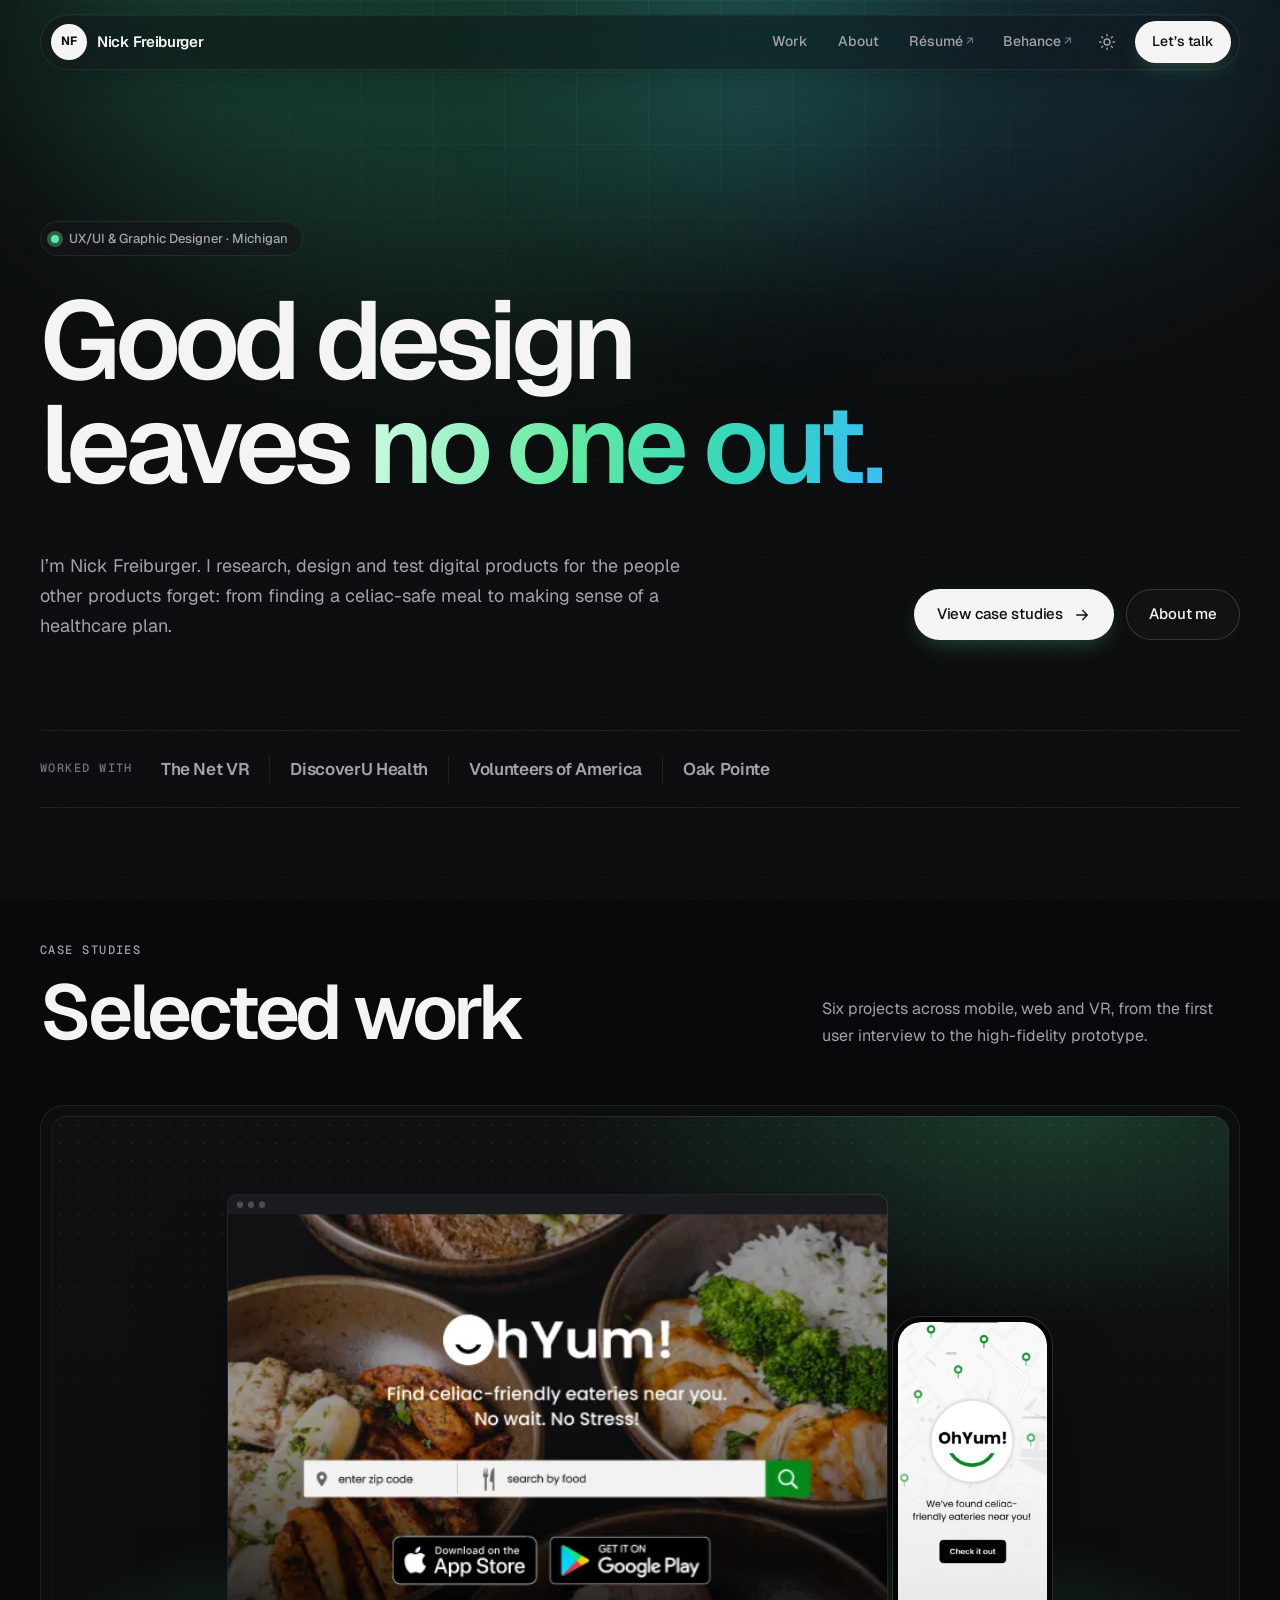
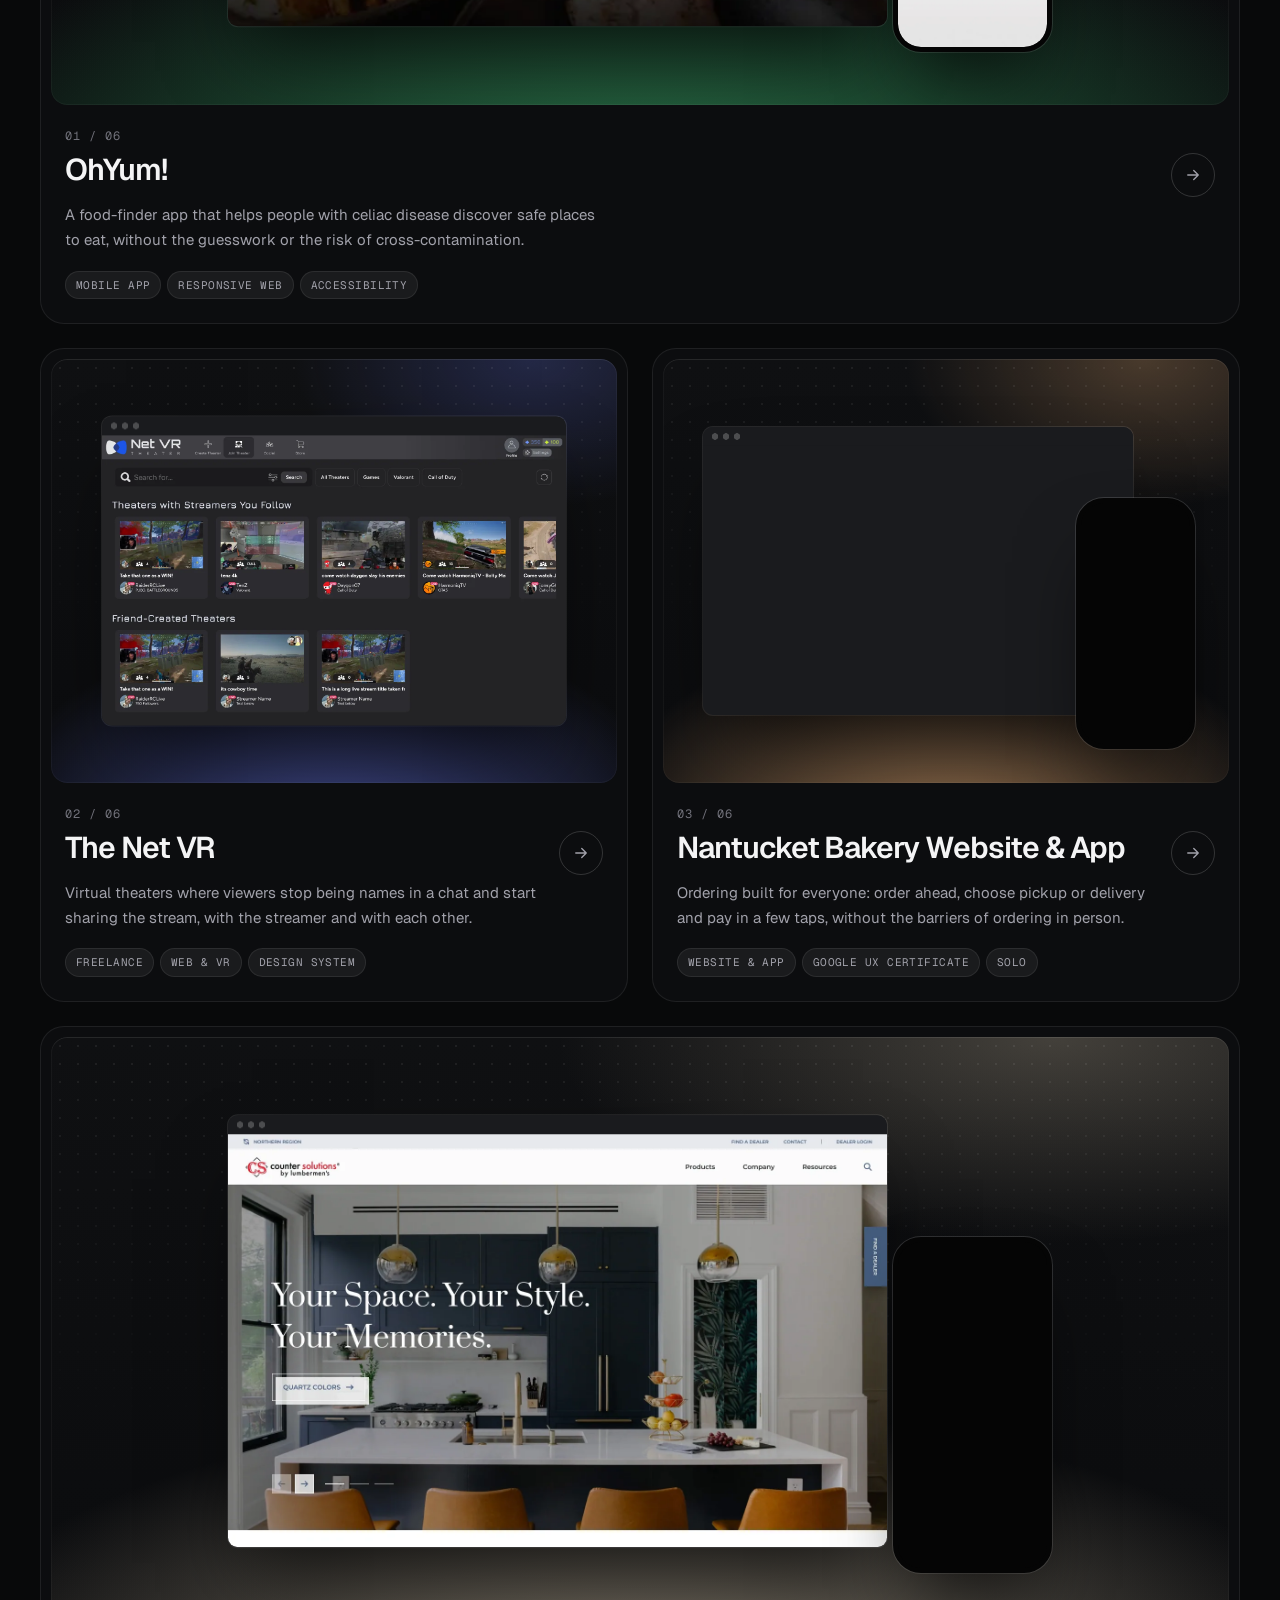
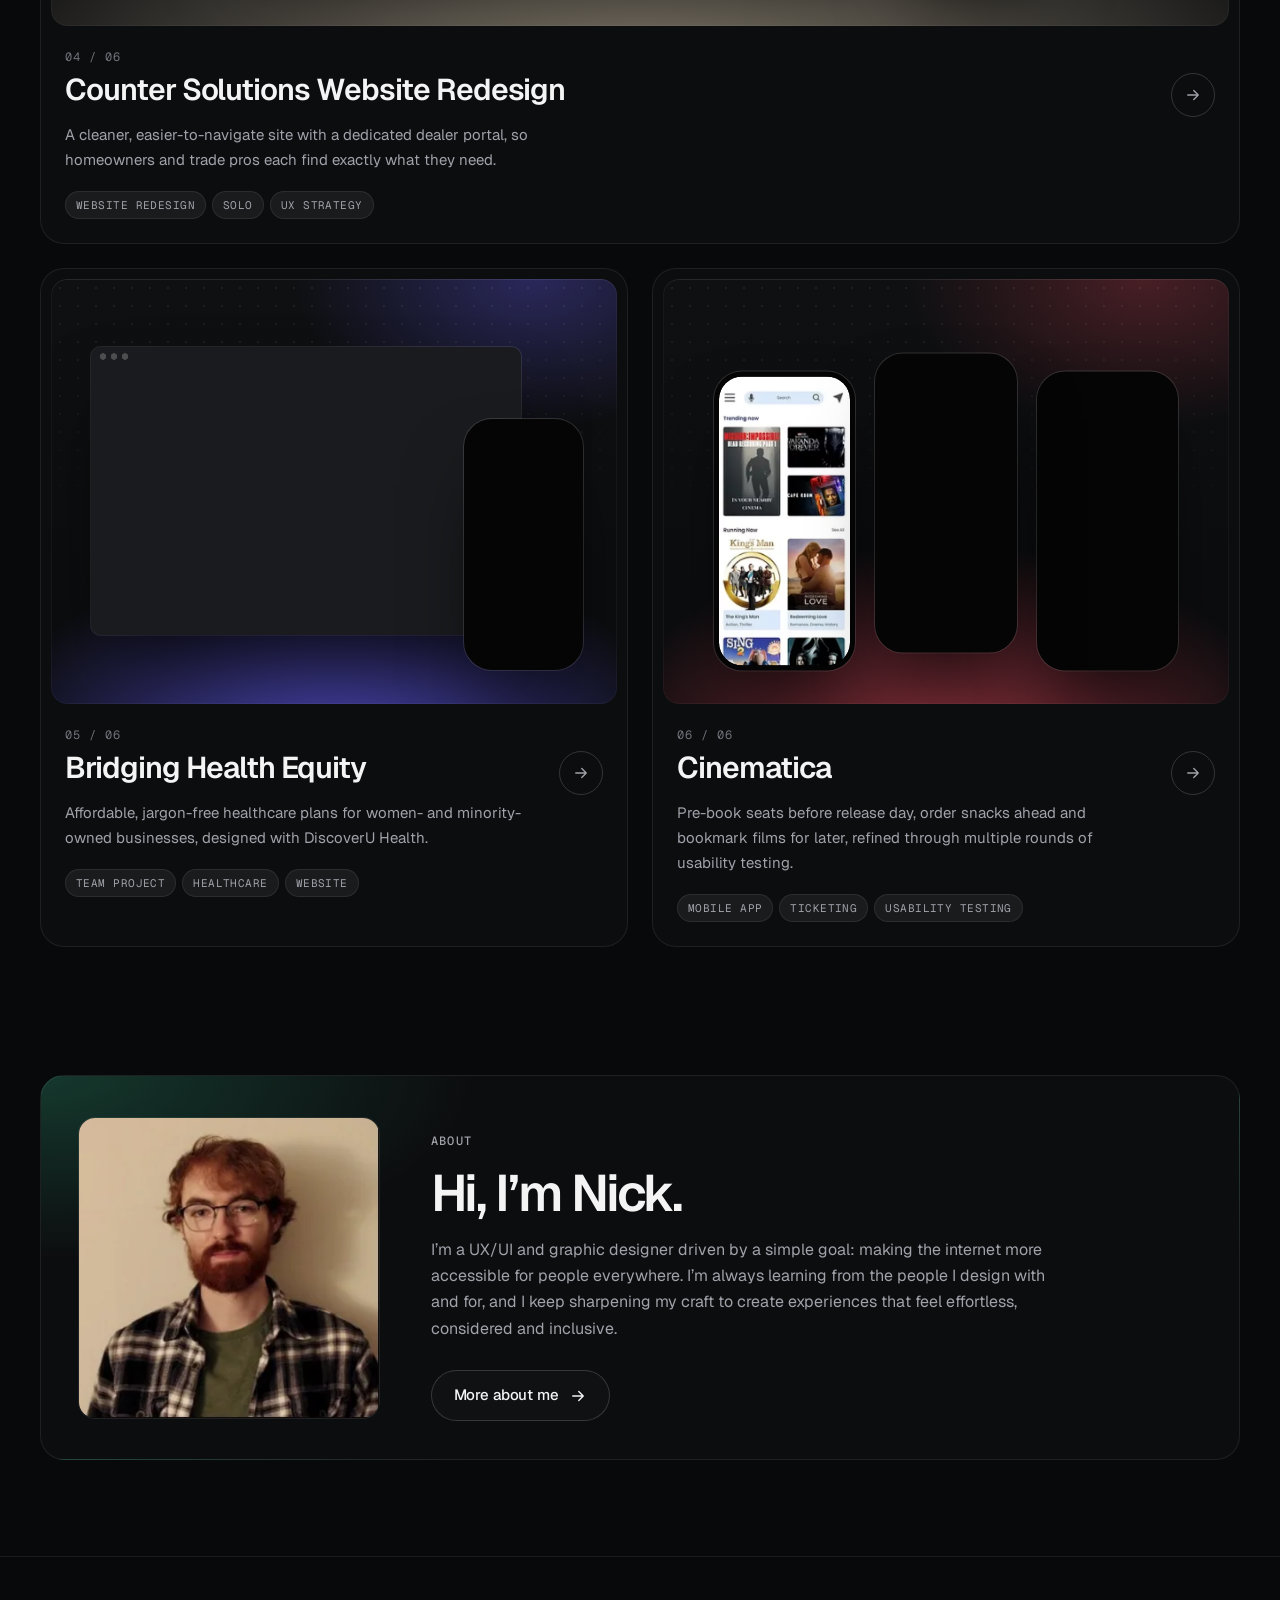
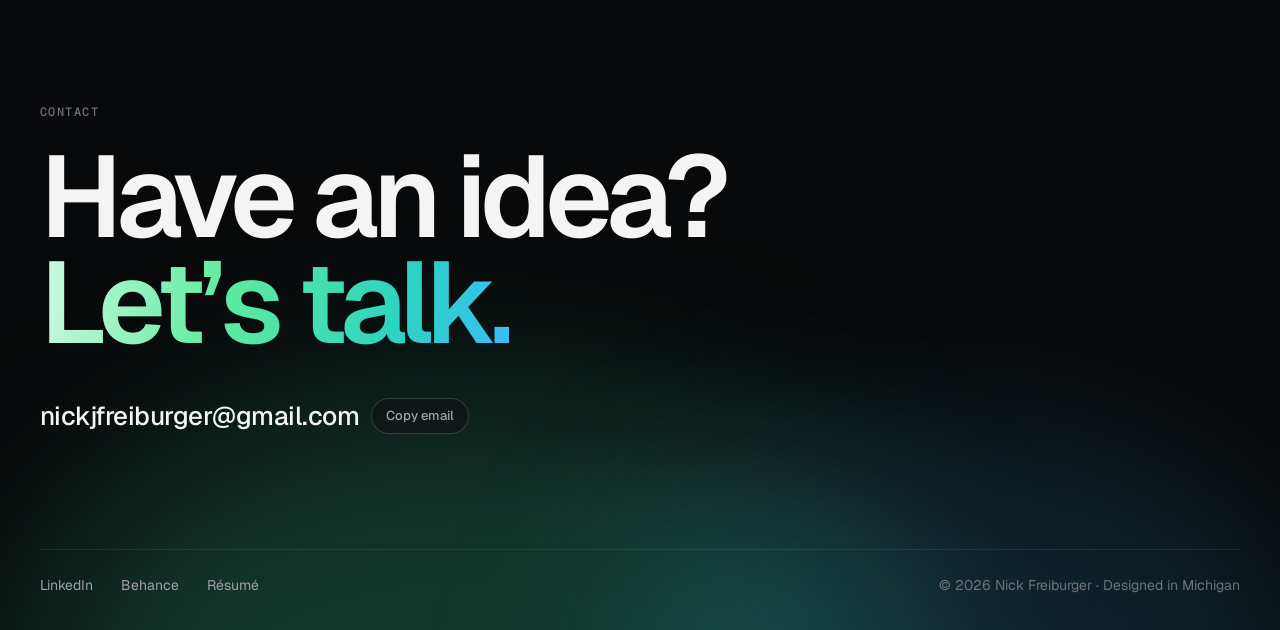
==== index.html @ fe0431d2 "New homepage headline: "Good design leaves no one out." Rewrites the hero headline and intro, and re" ====
<!doctype html>
<html lang="en" data-theme="dark">
<head>
<meta charset="utf-8">
<meta name="viewport" content="width=device-width, initial-scale=1">
<title>Nick Freiburger — UX/UI &amp; Graphic Designer</title>
<meta name="description" content="Nick Freiburger is a UX/UI and graphic designer in Michigan. Explore case studies including OhYum!, The Net VR, Nantucket Bakery, Counter Solutions, Bridging Health Equity and Cinematica.">
<meta name="author" content="Nick Freiburger">
<meta property="og:type" content="website">
<meta property="og:title" content="Nick Freiburger — UX/UI &amp; Graphic Designer">
<meta property="og:description" content="Nick Freiburger is a UX/UI and graphic designer in Michigan. Explore case studies including OhYum!, The Net VR, Nantucket Bakery, Counter Solutions, Bridging Health Equity and Cinematica.">
<meta property="og:image" content="https://fry19.github.io/portfolio/assets/og-image.jpg">
<meta property="og:image:width" content="1200">
<meta property="og:image:height" content="630">
<meta name="twitter:card" content="summary_large_image">
<meta name="theme-color" content="#08090a">
<script>try{var t=localStorage.getItem("theme");if(t)document.documentElement.dataset.theme=t}catch(e){}</script>
<link rel="icon" href="assets/favicon.svg" type="image/svg+xml">
<link rel="preconnect" href="https://fonts.googleapis.com">
<link rel="preconnect" href="https://fonts.gstatic.com" crossorigin>
<link rel="stylesheet" href="https://fonts.googleapis.com/css2?family=Geist:wght@300..700&family=Geist+Mono:wght@400;500&display=swap">
<link rel="stylesheet" href="assets/css/style.css">
</head>
<body>
<a class="skip-link" href="#main">Skip to content</a>
<header class="site-header">
  <div class="wrap">
    <div class="nav-shell">
      <a class="wordmark" href="" aria-label="Nick Freiburger — home"><span class="wordmark-mark" aria-hidden="true">NF</span><span class="wordmark-name">Nick Freiburger</span></a>
      <nav class="nav" aria-label="Main">
        <a href="#work">Work</a>
        <a href="about/">About</a>
        <a class="ext hide-sm" href="assets/Nicholas_Freiburger_Resume.pdf" target="_blank" rel="noopener">Résumé</a>
        <a class="ext hide-sm" href="https://www.behance.net/nickfreiburger" target="_blank" rel="noopener">Behance</a>
        <button class="theme-toggle" type="button" aria-label="Switch color theme"><svg class="icon-moon" viewBox="0 0 24 24" fill="none" stroke="currentColor" stroke-width="1.8" stroke-linecap="round" stroke-linejoin="round" aria-hidden="true"><path d="M20.5 14.5A8.5 8.5 0 0 1 9.5 3.5a8.5 8.5 0 1 0 11 11z"/></svg><svg class="icon-sun" viewBox="0 0 24 24" fill="none" stroke="currentColor" stroke-width="1.8" stroke-linecap="round" aria-hidden="true"><circle cx="12" cy="12" r="4"/><path d="M12 2v2M12 20v2M4.9 4.9l1.4 1.4M17.7 17.7l1.4 1.4M2 12h2M20 12h2M4.9 19.1l1.4-1.4M17.7 6.3l1.4-1.4"/></svg></button>
        <a class="btn btn-primary btn-sm" href="#contact">Let’s talk</a>
      </nav>
    </div>
  </div>
</header>
<main id="main">

<div class="page-head">
  <div class="aurora" aria-hidden="true"><div class="grid-lines"></div></div>
  <section class="wrap hero" aria-labelledby="hero-title">
    <p class="badge reveal"><span class="dot" aria-hidden="true"></span>UX/UI &amp; Graphic Designer · Michigan</p>
    <h1 id="hero-title" class="reveal">Good design<br> leaves <span class="grad nowrap">no one out.</span></h1>
    <div class="hero-foot reveal">
      <p class="hero-lede">I’m Nick Freiburger. I research, design and test digital products for the people other products forget: from finding a celiac-safe meal to making sense of a healthcare plan.</p>
      <div class="hero-actions">
        <a class="btn btn-primary" href="#work">View case studies <span class="arrow"><svg width="18" height="18" viewBox="0 0 24 24" fill="none" stroke="currentColor" stroke-width="1.8" stroke-linecap="round" stroke-linejoin="round" aria-hidden="true"><path d="M5 12h14M13 6l6 6-6 6"/></svg></span></a>
        <a class="btn" href="about/">About me</a>
      </div>
    </div>
  </section>
</div>

<div class="wrap">
  <div class="previously reveal">
    <span class="eyebrow">Worked with</span>
    <span>The Net VR</span><span>DiscoverU Health</span><span>Volunteers of America</span><span>Oak Pointe</span>
  </div>
</div>

<section class="wrap section" id="work" aria-labelledby="work-title">
  <div class="section-head reveal">
    <div>
      <p class="eyebrow">Case studies</p>
      <h2 id="work-title">Selected work</h2>
    </div>
    <p>Six projects across mobile, web and VR, from the first user interview to the high-fidelity prototype.</p>
  </div>
  <div class="work-grid">
      <a class="card reveal is-wide" href="work/ohyum/">
        <div class="stage is-wide" data-layout="desktop-phone" style="--stage: #2f8a55" role="img" aria-label="OhYum! interface preview"><div class="stage-inner"><div class="device-browser"><img src="assets/img/ohyum/RWI1ba1FD9KqPD29.webp" width="573" height="408" alt="" loading="lazy" decoding="async"></div><div class="device-phone"><img src="assets/img/ohyum/swaLLaOsz2sjm09i.webp" width="484" height="1049" alt="" loading="lazy" decoding="async"></div></div></div>
        <div class="card-meta">
          <span class="card-num">01 / 06</span>
          <h3 class="card-title">OhYum!</h3>
          <span class="card-arrow" aria-hidden="true"><svg width="18" height="18" viewBox="0 0 24 24" fill="none" stroke="currentColor" stroke-width="1.8" stroke-linecap="round" stroke-linejoin="round" aria-hidden="true"><path d="M5 12h14M13 6l6 6-6 6"/></svg></span>
          <p class="card-summary">A food-finder app that helps people with celiac disease discover safe places to eat, without the guesswork or the risk of cross-contamination.</p>
          <div class="card-tags"><ul class="tags"><li>Mobile app</li><li>Responsive web</li><li>Accessibility</li></ul></div>
        </div>
      </a>
      <a class="card reveal" href="work/the-net-vr/">
        <div class="stage" data-layout="desktop" style="--stage: #4b56a8" role="img" aria-label="The Net VR interface preview"><div class="stage-inner"><div class="device-browser"><img src="assets/img/the-net-vr/9VEmYo7v7NUqKf4u.webp" width="1512" height="982" alt="" loading="lazy" decoding="async"></div></div></div>
        <div class="card-meta">
          <span class="card-num">02 / 06</span>
          <h3 class="card-title">The Net VR</h3>
          <span class="card-arrow" aria-hidden="true"><svg width="18" height="18" viewBox="0 0 24 24" fill="none" stroke="currentColor" stroke-width="1.8" stroke-linecap="round" stroke-linejoin="round" aria-hidden="true"><path d="M5 12h14M13 6l6 6-6 6"/></svg></span>
          <p class="card-summary">Virtual theaters where viewers stop being names in a chat and start sharing the stream, with the streamer and with each other.</p>
          <div class="card-tags"><ul class="tags"><li>Freelance</li><li>Web &amp; VR</li><li>Design system</li></ul></div>
        </div>
      </a>
      <a class="card reveal" href="work/nantucket-bakery/">
        <div class="stage" data-layout="desktop-phone" style="--stage: #b4875c" role="img" aria-label="Nantucket Bakery Website &amp; App interface preview"><div class="stage-inner"><div class="device-browser"><img src="assets/img/nantucket-bakery/HpdUzO7AN1hTgwpL.webp" width="1440" height="900" alt="" loading="lazy" decoding="async"></div><div class="device-phone"><img src="assets/img/nantucket-bakery/3IlUud0ry1FYsAUV.webp" width="390" height="844" alt="" loading="lazy" decoding="async"></div></div></div>
        <div class="card-meta">
          <span class="card-num">03 / 06</span>
          <h3 class="card-title">Nantucket Bakery Website &amp; App</h3>
          <span class="card-arrow" aria-hidden="true"><svg width="18" height="18" viewBox="0 0 24 24" fill="none" stroke="currentColor" stroke-width="1.8" stroke-linecap="round" stroke-linejoin="round" aria-hidden="true"><path d="M5 12h14M13 6l6 6-6 6"/></svg></span>
          <p class="card-summary">Ordering built for everyone: order ahead, choose pickup or delivery and pay in a few taps, without the barriers of ordering in person.</p>
          <div class="card-tags"><ul class="tags"><li>Website &amp; app</li><li>Google UX Certificate</li><li>Solo</li></ul></div>
        </div>
      </a>
      <a class="card reveal is-wide" href="work/counter-solutions/">
        <div class="stage is-wide" data-layout="desktop-phone" style="--stage: #a59a86" role="img" aria-label="Counter Solutions Website Redesign interface preview"><div class="stage-inner"><div class="device-browser"><img src="assets/img/counter-solutions/4CRoH4eymWMx4iZT.webp" width="1440" height="7962" alt="" loading="lazy" decoding="async"></div><div class="device-phone"><img src="assets/img/counter-solutions/mcTXihRMQkG6Q58C.webp" width="436" height="944" alt="" loading="lazy" decoding="async"></div></div></div>
        <div class="card-meta">
          <span class="card-num">04 / 06</span>
          <h3 class="card-title">Counter Solutions Website Redesign</h3>
          <span class="card-arrow" aria-hidden="true"><svg width="18" height="18" viewBox="0 0 24 24" fill="none" stroke="currentColor" stroke-width="1.8" stroke-linecap="round" stroke-linejoin="round" aria-hidden="true"><path d="M5 12h14M13 6l6 6-6 6"/></svg></span>
          <p class="card-summary">A cleaner, easier-to-navigate site with a dedicated dealer portal, so homeowners and trade pros each find exactly what they need.</p>
          <div class="card-tags"><ul class="tags"><li>Website redesign</li><li>Solo</li><li>UX strategy</li></ul></div>
        </div>
      </a>
      <a class="card reveal" href="work/bridging-health-equity/">
        <div class="stage" data-layout="desktop-phone" style="--stage: #5b54e0" role="img" aria-label="Bridging Health Equity interface preview"><div class="stage-inner"><div class="device-browser"><img src="assets/img/bridging-health-equity/KlmhxGMQsfSdmH6N.webp" width="1070" height="601" alt="" loading="lazy" decoding="async"></div><div class="device-phone"><img src="assets/img/bridging-health-equity/UviP8qCm9poIEyof.webp" width="541" height="1172" alt="" loading="lazy" decoding="async"></div></div></div>
        <div class="card-meta">
          <span class="card-num">05 / 06</span>
          <h3 class="card-title">Bridging Health Equity</h3>
          <span class="card-arrow" aria-hidden="true"><svg width="18" height="18" viewBox="0 0 24 24" fill="none" stroke="currentColor" stroke-width="1.8" stroke-linecap="round" stroke-linejoin="round" aria-hidden="true"><path d="M5 12h14M13 6l6 6-6 6"/></svg></span>
          <p class="card-summary">Affordable, jargon-free healthcare plans for women- and minority-owned businesses, designed with DiscoverU Health.</p>
          <div class="card-tags"><ul class="tags"><li>Team project</li><li>Healthcare</li><li>Website</li></ul></div>
        </div>
      </a>
      <a class="card reveal" href="work/cinematica/">
        <div class="stage" data-layout="phones" style="--stage: #b03a48" role="img" aria-label="Cinematica interface preview"><div class="stage-inner"><div class="device-phone"><img src="assets/img/cinematica/elhBVGln84QiPRVD.webp" width="299" height="647" alt="" loading="lazy" decoding="async"></div><div class="device-phone"><img src="assets/img/cinematica/b2JRl4jlx5m45aO6.webp" width="361" height="782" alt="" loading="lazy" decoding="async"></div><div class="device-phone"><img src="assets/img/cinematica/92MakbfcOm6Y8Ykf.webp" width="358" height="775" alt="" loading="lazy" decoding="async"></div></div></div>
        <div class="card-meta">
          <span class="card-num">06 / 06</span>
          <h3 class="card-title">Cinematica</h3>
          <span class="card-arrow" aria-hidden="true"><svg width="18" height="18" viewBox="0 0 24 24" fill="none" stroke="currentColor" stroke-width="1.8" stroke-linecap="round" stroke-linejoin="round" aria-hidden="true"><path d="M5 12h14M13 6l6 6-6 6"/></svg></span>
          <p class="card-summary">Pre-book seats before release day, order snacks ahead and bookmark films for later, refined through multiple rounds of usability testing.</p>
          <div class="card-tags"><ul class="tags"><li>Mobile app</li><li>Ticketing</li><li>Usability testing</li></ul></div>
        </div>
      </a>
  </div>
</section>

<section class="wrap" aria-labelledby="about-title">
  <div class="teaser reveal">
    <div class="portrait"><img src="assets/img/about/H7HMGj6XQfePYLa5.webp" width="334" height="334" alt="Portrait of Nick Freiburger" loading="lazy" decoding="async"></div>
    <div>
      <p class="eyebrow">About</p>
      <h2 id="about-title">Hi, I’m Nick.</h2>
      <p>I’m a UX/UI and graphic designer driven by a simple goal: making the internet more accessible for people everywhere. I’m always learning from the people I design with and for, and I keep sharpening my craft to create experiences that feel effortless, considered and inclusive.</p>
      <a class="btn" href="about/">More about me <span class="arrow"><svg width="18" height="18" viewBox="0 0 24 24" fill="none" stroke="currentColor" stroke-width="1.8" stroke-linecap="round" stroke-linejoin="round" aria-hidden="true"><path d="M5 12h14M13 6l6 6-6 6"/></svg></span></a>
    </div>
  </div>
</section>
</main>
<footer class="site-footer" id="contact">
  <div class="aurora" aria-hidden="true"></div>
  <div class="wrap">
    <p class="eyebrow">Contact</p>
    <h2 class="footer-cta">Have an idea?<br><span class="grad">Let’s talk.</span></h2>
    <div class="footer-email">
      <a href="mailto:nickjfreiburger@gmail.com">nickjfreiburger@gmail.com</a>
      <button class="copy-btn" type="button" data-copy="nickjfreiburger@gmail.com"><span>Copy email</span></button>
    </div>
    <div class="footer-bottom">
      <ul class="footer-links">
        <li><a href="https://www.linkedin.com/in/nick-freiburger-5a26371a7/" target="_blank" rel="noopener">LinkedIn</a></li>
        <li><a href="https://www.behance.net/nickfreiburger" target="_blank" rel="noopener">Behance</a></li>
        <li><a href="assets/Nicholas_Freiburger_Resume.pdf" target="_blank" rel="noopener">Résumé</a></li>
      </ul>
      <p>© 2026 Nick Freiburger · Designed in Michigan</p>
    </div>
  </div>
</footer>
<dialog class="lightbox" aria-label="Image preview">
  <div class="lightbox-inner"><img alt=""></div>
  <button class="lightbox-close" type="button" aria-label="Close preview">×</button>
</dialog>
<script src="assets/js/main.js" defer></script>
</body>
</html>
---- assets/css/style.css ----
/* ==========================================================================
   Nick Freiburger — Portfolio
   Dark-first design system. Light theme via [data-theme="light"].
   ========================================================================== */

:root {
  --bg: #08090a;
  --bg-raised: #0c0d0f;
  --surface: #111214;
  --surface-2: #17181b;
  --border: rgb(255 255 255 / 0.08);
  --border-strong: rgb(255 255 255 / 0.16);
  --ink: #f4f4f5;
  --ink-2: #a1a1aa;
  --ink-3: #71717a;
  --accent: #5eeaa0;
  --accent-ink: #04130b;
  --accent-grad: linear-gradient(100deg, #d1fae5 0%, #5eeaa0 40%, #2dd4bf 75%, #38bdf8 100%);
  --glow-1: rgb(52 211 153 / 0.22);
  --glow-2: rgb(56 189 248 / 0.14);
  --glass: rgb(17 18 20 / 0.6);
  --spot: rgb(255 255 255 / 0.06);
  --noise-opacity: 0.045;
  --shadow-lg: 0 40px 80px -24px rgb(0 0 0 / 0.7);

  --font-sans: "Geist", ui-sans-serif, system-ui, -apple-system, "Segoe UI", sans-serif;
  --font-mono: "Geist Mono", ui-monospace, "SF Mono", Menlo, Consolas, monospace;

  --gutter: clamp(16px, 4vw, 40px);
  --max: 1200px;
  --prose: 660px;
  --r-lg: 24px;
  --r-md: 16px;
  --r-sm: 10px;
  --header-h: 80px;
  --ease: cubic-bezier(0.22, 1, 0.36, 1);

  color-scheme: dark;
}

:root[data-theme="light"] {
  --bg: #fafafa;
  --bg-raised: #f4f4f5;
  --surface: #ffffff;
  --surface-2: #f4f4f5;
  --border: rgb(9 9 11 / 0.08);
  --border-strong: rgb(9 9 11 / 0.16);
  --ink: #09090b;
  --ink-2: #52525b;
  --ink-3: #71717a;
  --accent: #059669;
  --accent-ink: #ffffff;
  --accent-grad: linear-gradient(100deg, #047857 0%, #059669 40%, #0d9488 75%, #0284c7 100%);
  --glow-1: rgb(16 185 129 / 0.16);
  --glow-2: rgb(14 165 233 / 0.1);
  --glass: rgb(255 255 255 / 0.7);
  --spot: rgb(9 9 11 / 0.04);
  --noise-opacity: 0.03;
  --shadow-lg: 0 40px 80px -32px rgb(9 9 11 / 0.28);
  color-scheme: light;
}

/* ---------- Base ---------- */

*,
*::before,
*::after {
  box-sizing: border-box;
}

html {
  -webkit-text-size-adjust: 100%;
  scroll-behavior: smooth;
  scroll-padding-top: calc(var(--header-h) + 24px);
}

body {
  position: relative;
  margin: 0;
  min-height: 100vh;
  background: var(--bg);
  color: var(--ink);
  font-family: var(--font-sans);
  font-size: 16px;
  line-height: 1.65;
  -webkit-font-smoothing: antialiased;
  -moz-osx-font-smoothing: grayscale;
  text-rendering: optimizeLegibility;
  overflow-x: hidden;
}

/* film grain */
body::after {
  content: "";
  position: fixed;
  inset: 0;
  z-index: 100;
  pointer-events: none;
  opacity: var(--noise-opacity);
  background-image: url("data:image/svg+xml;utf8,<svg xmlns='http://www.w3.org/2000/svg' width='160' height='160'><filter id='n'><feTurbulence type='fractalNoise' baseFrequency='0.85' numOctaves='3' stitchTiles='stitch'/><feColorMatrix values='0 0 0 0 1  0 0 0 0 1  0 0 0 0 1  0 0 0 1 0'/></filter><rect width='100%' height='100%' filter='url(%23n)'/></svg>");
}
:root[data-theme="light"] body::after {
  filter: invert(1);
}

img {
  display: block;
  max-width: 100%;
  height: auto;
}

a {
  color: inherit;
}

h1,
h2,
h3,
h4 {
  margin: 0;
  font-weight: 600;
  line-height: 1.1;
  letter-spacing: -0.03em;
  text-wrap: balance;
}

p {
  margin: 0;
  text-wrap: pretty;
}

:focus-visible {
  outline: 2px solid var(--accent);
  outline-offset: 3px;
  border-radius: 6px;
}

::selection {
  background: var(--accent);
  color: var(--accent-ink);
}

.skip-link {
  position: absolute;
  left: 12px;
  top: -60px;
  z-index: 200;
  padding: 10px 16px;
  background: var(--ink);
  color: var(--bg);
  border-radius: 999px;
  text-decoration: none;
  font-weight: 500;
}
.skip-link:focus {
  top: 12px;
}

.wrap {
  position: relative;
  width: 100%;
  max-width: calc(var(--max) + var(--gutter) * 2);
  margin-inline: auto;
  padding-inline: var(--gutter);
}

.eyebrow {
  display: inline-flex;
  align-items: center;
  gap: 10px;
  font-family: var(--font-mono);
  font-size: 12px;
  font-weight: 500;
  letter-spacing: 0.12em;
  text-transform: uppercase;
  color: var(--ink-3);
}

.nowrap {
  white-space: nowrap;
}
.grad {
  background: var(--accent-grad);
  -webkit-background-clip: text;
  background-clip: text;
  color: transparent;
}

/* Ambient glow */
.aurora {
  position: absolute;
  inset: 0 0 auto;
  height: 900px;
  overflow: hidden;
  pointer-events: none;
  z-index: -1;
}
.aurora::before,
.aurora::after {
  content: "";
  position: absolute;
  border-radius: 50%;
  filter: blur(90px);
}
.aurora::before {
  top: -280px;
  left: 50%;
  width: 900px;
  height: 560px;
  margin-left: -620px;
  background: var(--glow-1);
}
.aurora::after {
  top: -200px;
  left: 50%;
  width: 700px;
  height: 460px;
  margin-left: -40px;
  background: var(--glow-2);
}
.aurora.is-tinted::before {
  background: color-mix(in srgb, var(--tint) 42%, transparent);
}
:root[data-theme="light"] .aurora.is-tinted::before {
  background: color-mix(in srgb, var(--tint) 24%, transparent);
}
.grid-lines {
  position: absolute;
  inset: 0;
  background-image:
    linear-gradient(var(--border) 1px, transparent 1px),
    linear-gradient(90deg, var(--border) 1px, transparent 1px);
  background-size: 72px 72px;
  mask-image: radial-gradient(70% 60% at 50% 0%, #000 0%, transparent 75%);
  -webkit-mask-image: radial-gradient(70% 60% at 50% 0%, #000 0%, transparent 75%);
  opacity: 0.6;
}

/* ---------- Header (floating glass pill) ---------- */

.site-header {
  position: sticky;
  top: 0;
  z-index: 50;
  height: var(--header-h);
  padding-top: 14px;
  pointer-events: none;
}
.nav-shell {
  display: flex;
  align-items: center;
  justify-content: space-between;
  gap: 12px;
  height: 56px;
  padding: 0 8px 0 10px;
  border: 1px solid var(--border);
  border-radius: 999px;
  background: var(--glass);
  backdrop-filter: saturate(1.6) blur(18px);
  -webkit-backdrop-filter: saturate(1.6) blur(18px);
  box-shadow: 0 1px 0 0 rgb(255 255 255 / 0.04) inset, 0 12px 32px -16px rgb(0 0 0 / 0.5);
  pointer-events: auto;
  transition: border-color 0.3s ease, background-color 0.3s ease;
}
.site-header.is-scrolled .nav-shell {
  border-color: var(--border-strong);
}

.wordmark {
  display: inline-flex;
  align-items: center;
  gap: 10px;
  padding-right: 8px;
  text-decoration: none;
  font-size: 15px;
  font-weight: 600;
  letter-spacing: -0.02em;
  white-space: nowrap;
}
.wordmark-mark {
  display: grid;
  place-items: center;
  width: 36px;
  height: 36px;
  border-radius: 50%;
  background: var(--ink);
  color: var(--bg);
  font-size: 12px;
  font-weight: 700;
  letter-spacing: 0;
}

.nav {
  display: flex;
  align-items: center;
  gap: 2px;
}
.nav a:not(.btn) {
  position: relative;
  padding: 8px 14px;
  border-radius: 999px;
  font-size: 14px;
  font-weight: 500;
  color: var(--ink-2);
  text-decoration: none;
  transition: color 0.2s ease, background-color 0.2s ease;
}
.nav a:not(.btn):hover {
  color: var(--ink);
  background: var(--spot);
}
.nav a[aria-current="page"] {
  color: var(--ink);
  background: var(--spot);
}
.nav .ext::after {
  content: "↗";
  margin-left: 3px;
  font-size: 0.85em;
  color: var(--ink-3);
}
.nav .btn {
  margin-left: 6px;
}

.theme-toggle {
  display: grid;
  place-items: center;
  width: 40px;
  height: 40px;
  border: 0;
  border-radius: 50%;
  background: transparent;
  color: var(--ink-2);
  cursor: pointer;
  transition: color 0.2s ease, background-color 0.2s ease;
}
.theme-toggle:hover {
  color: var(--ink);
  background: var(--spot);
}
.theme-toggle svg {
  width: 18px;
  height: 18px;
}
.theme-toggle .icon-moon {
  display: none;
}
:root[data-theme="light"] .theme-toggle .icon-moon {
  display: block;
}
:root[data-theme="light"] .theme-toggle .icon-sun {
  display: none;
}

@media (max-width: 720px) {
  .nav .hide-sm {
    display: none;
  }
}
@media (max-width: 480px) {
  .wordmark-name {
    display: none;
  }
  .nav a:not(.btn) {
    padding: 8px 10px;
  }
}

/* ---------- Buttons ---------- */

.btn {
  position: relative;
  display: inline-flex;
  align-items: center;
  justify-content: center;
  gap: 10px;
  min-height: 48px;
  padding: 12px 22px;
  border: 1px solid var(--border-strong);
  border-radius: 999px;
  background: rgb(255 255 255 / 0.02);
  color: var(--ink);
  font: inherit;
  font-size: 15px;
  font-weight: 500;
  letter-spacing: -0.01em;
  text-decoration: none;
  white-space: nowrap;
  cursor: pointer;
  transition: background-color 0.2s ease, border-color 0.2s ease, color 0.2s ease, transform 0.2s var(--ease),
    box-shadow 0.3s ease;
}
.btn:hover {
  border-color: var(--ink-3);
  background: var(--spot);
}
.btn:active {
  transform: scale(0.98);
}
.btn-primary {
  border-color: transparent;
  background: var(--ink);
  color: var(--bg);
  box-shadow: 0 0 0 1px rgb(255 255 255 / 0.1) inset, 0 8px 24px -8px rgb(94 234 160 / 0.35);
}
.btn-primary:hover {
  border-color: transparent;
  background: var(--ink);
  box-shadow: 0 0 0 1px rgb(255 255 255 / 0.1) inset, 0 10px 32px -6px rgb(94 234 160 / 0.55);
}
.btn-sm {
  min-height: 40px;
  padding: 8px 16px;
  font-size: 14px;
}
.btn .arrow {
  display: inline-flex;
  transition: transform 0.3s var(--ease);
}
.btn:hover .arrow {
  transform: translateX(3px);
}

/* ---------- Page heads (home hero, case hero, about hero) ---------- */

.page-head {
  position: relative;
  isolation: isolate;
  margin-top: calc(var(--header-h) * -1);
  padding-top: var(--header-h);
}

.hero {
  padding-block: clamp(64px, 11vw, 150px) clamp(56px, 7vw, 96px);
}
.badge {
  display: inline-flex;
  align-items: center;
  gap: 10px;
  margin-bottom: 32px;
  padding: 6px 14px 6px 10px;
  border: 1px solid var(--border);
  border-radius: 999px;
  background: var(--glass);
  backdrop-filter: blur(8px);
  -webkit-backdrop-filter: blur(8px);
  font-size: 13px;
  font-weight: 500;
  color: var(--ink-2);
}
.badge .dot {
  position: relative;
  width: 8px;
  height: 8px;
  border-radius: 50%;
  background: var(--accent);
}
.badge .dot::after {
  content: "";
  position: absolute;
  inset: -4px;
  border-radius: 50%;
  background: var(--accent);
  opacity: 0.35;
  animation: pulse 2.4s var(--ease) infinite;
}
@keyframes pulse {
  0% {
    transform: scale(0.6);
    opacity: 0.5;
  }
  100% {
    transform: scale(1.8);
    opacity: 0;
  }
}
.hero h1 {
  max-width: 18ch;
  font-size: clamp(48px, 8.6vw, 124px);
  font-weight: 600;
  line-height: 0.94;
  letter-spacing: -0.055em;
}
.hero-foot {
  display: grid;
  grid-template-columns: minmax(0, 1fr);
  gap: 32px;
  margin-top: clamp(32px, 4.5vw, 56px);
}
.hero-lede {
  max-width: 54ch;
  font-size: clamp(16px, 1.5vw, 18px);
  color: var(--ink-2);
}
.hero-actions {
  display: flex;
  flex-wrap: wrap;
  gap: 12px;
  align-items: flex-start;
}
@media (min-width: 900px) {
  .hero-foot {
    grid-template-columns: minmax(0, 1fr) auto;
    align-items: end;
  }
}

.previously {
  display: flex;
  flex-wrap: wrap;
  align-items: center;
  gap: 12px 0;
  padding-block: 24px;
  border-block: 1px solid var(--border);
}
.previously .eyebrow {
  margin-right: 28px;
}
.previously span:not(.eyebrow) {
  padding-inline: 20px;
  border-left: 1px solid var(--border);
  font-size: 17px;
  font-weight: 600;
  letter-spacing: -0.02em;
  color: var(--ink-2);
}
.previously .eyebrow + span {
  padding-left: 0;
  border-left: 0;
}
@media (max-width: 640px) {
  .previously .eyebrow {
    width: 100%;
  }
  .previously span:not(.eyebrow) {
    font-size: 15px;
    padding-inline: 12px;
  }
}

/* ---------- Sections ---------- */

.section {
  padding-block: clamp(72px, 10vw, 136px);
}
.section-head {
  display: flex;
  flex-wrap: wrap;
  align-items: end;
  justify-content: space-between;
  gap: 20px 32px;
  margin-bottom: clamp(36px, 4.5vw, 56px);
}
.section-head h2 {
  margin-top: 14px;
  font-size: clamp(40px, 6vw, 80px);
  line-height: 0.95;
  letter-spacing: -0.05em;
}
.section-head p {
  max-width: 38ch;
  color: var(--ink-2);
}

/* ---------- Work grid & cards ---------- */

.work-grid {
  display: grid;
  grid-template-columns: minmax(0, 1fr);
  gap: clamp(16px, 2vw, 24px);
}
@media (min-width: 900px) {
  .work-grid {
    grid-template-columns: repeat(2, minmax(0, 1fr));
  }
  .card.is-wide {
    grid-column: 1 / -1;
  }
}

.card {
  --mx: 50%;
  --my: 0%;
  position: relative;
  display: block;
  padding: 10px;
  border: 1px solid var(--border);
  border-radius: var(--r-lg);
  background: var(--bg-raised);
  color: inherit;
  text-decoration: none;
  isolation: isolate;
  transition: border-color 0.4s ease;
}
.card::before {
  content: "";
  position: absolute;
  inset: 0;
  z-index: -1;
  border-radius: inherit;
  background: radial-gradient(500px circle at var(--mx) var(--my), var(--spot), transparent 45%);
  opacity: 0;
  transition: opacity 0.4s ease;
}
.card:hover {
  border-color: var(--border-strong);
}
.card:hover::before {
  opacity: 1;
}
.card:focus-visible {
  outline-offset: 4px;
  border-radius: var(--r-lg);
}

.card-meta {
  display: grid;
  grid-template-columns: minmax(0, 1fr) auto;
  gap: 6px 16px;
  align-items: start;
  padding: 22px 14px 14px;
}
.card-num {
  grid-column: 1 / -1;
  font-family: var(--font-mono);
  font-size: 12px;
  letter-spacing: 0.08em;
  color: var(--ink-3);
}
.card-title {
  font-size: clamp(24px, 2.4vw, 30px);
  font-weight: 600;
  line-height: 1.1;
  letter-spacing: -0.035em;
}
.card-summary {
  grid-column: 1;
  max-width: 54ch;
  font-size: 15px;
  color: var(--ink-2);
}
.card-tags {
  grid-column: 1 / -1;
  margin-top: 12px;
}
.card-arrow {
  grid-row: 2;
  grid-column: 2;
  display: grid;
  place-items: center;
  width: 44px;
  height: 44px;
  border: 1px solid var(--border-strong);
  border-radius: 50%;
  color: var(--ink-2);
  transition: background-color 0.3s ease, color 0.3s ease, border-color 0.3s ease, transform 0.5s var(--ease);
}
.card:hover .card-arrow,
.card:focus-visible .card-arrow {
  border-color: transparent;
  background: var(--ink);
  color: var(--bg);
  transform: rotate(-45deg);
}

.tags {
  display: flex;
  flex-wrap: wrap;
  gap: 6px;
  margin: 0;
  padding: 0;
  list-style: none;
}
.tags li {
  padding: 4px 10px;
  border: 1px solid var(--border);
  border-radius: 999px;
  background: var(--spot);
  font-family: var(--font-mono);
  font-size: 11px;
  letter-spacing: 0.04em;
  text-transform: uppercase;
  color: var(--ink-2);
  white-space: nowrap;
}

/* ---------- Device stage (cover art) ---------- */

.stage {
  --stage: #2f6b45;
  position: relative;
  overflow: hidden;
  aspect-ratio: 4 / 3;
  border-radius: var(--r-md);
  background:
    radial-gradient(90% 75% at 50% 115%, color-mix(in srgb, var(--stage) 85%, transparent) 0%, transparent 70%),
    radial-gradient(60% 50% at 85% 0%, color-mix(in srgb, var(--stage) 35%, transparent) 0%, transparent 70%),
    linear-gradient(180deg, #0f1012, #0b0c0e);
  isolation: isolate;
}
:root[data-theme="light"] .stage {
  background:
    radial-gradient(90% 75% at 50% 115%, color-mix(in srgb, var(--stage) 55%, transparent) 0%, transparent 70%),
    radial-gradient(60% 50% at 85% 0%, color-mix(in srgb, var(--stage) 18%, transparent) 0%, transparent 70%),
    linear-gradient(180deg, #f4f4f5, #ececee);
}
.stage::before {
  content: "";
  position: absolute;
  inset: 0;
  z-index: -1;
  background-image: radial-gradient(rgb(255 255 255 / 0.07) 1px, transparent 1px);
  background-size: 18px 18px;
  mask-image: linear-gradient(180deg, #000, transparent 70%);
  -webkit-mask-image: linear-gradient(180deg, #000, transparent 70%);
}
:root[data-theme="light"] .stage::before {
  background-image: radial-gradient(rgb(9 9 11 / 0.08) 1px, transparent 1px);
}
.stage::after {
  content: "";
  position: absolute;
  inset: 0;
  border-radius: inherit;
  box-shadow: inset 0 1px 0 rgb(255 255 255 / 0.06), inset 0 0 0 1px rgb(255 255 255 / 0.04);
  pointer-events: none;
}
.stage-inner {
  position: absolute;
  inset: 0;
  transition: transform 0.9s var(--ease);
}
.card:hover .stage-inner {
  transform: scale(1.03) translateY(-1%);
}

.device-browser {
  position: absolute;
  top: 50%;
  overflow: hidden;
  border-radius: 10px;
  background: #1a1b1e;
  box-shadow: var(--shadow-lg), 0 0 0 1px rgb(255 255 255 / 0.1);
  transform: translateY(-50%);
}
.device-browser::before {
  content: "";
  display: block;
  height: clamp(14px, 1.5vw, 20px);
  background:
    radial-gradient(circle at 12px 50%, rgb(255 255 255 / 0.22) 3px, transparent 3.5px),
    radial-gradient(circle at 23px 50%, rgb(255 255 255 / 0.22) 3px, transparent 3.5px),
    radial-gradient(circle at 34px 50%, rgb(255 255 255 / 0.22) 3px, transparent 3.5px),
    #1a1b1e;
}
.device-browser img {
  width: 100%;
  aspect-ratio: 16 / 10;
  object-fit: cover;
  object-position: left top;
}

.device-phone {
  position: absolute;
  overflow: hidden;
  aspect-ratio: 9 / 19;
  border: clamp(3px, 0.4vw, 5px) solid #050505;
  border-radius: clamp(14px, 2.2vw, 28px);
  background: #050505;
  box-shadow: var(--shadow-lg), 0 0 0 1px rgb(255 255 255 / 0.14);
}
.device-phone img {
  width: 100%;
  height: 100%;
  object-fit: cover;
  object-position: top center;
  border-radius: clamp(10px, 1.8vw, 23px);
}

/* layout: desktop + phone overlay (4:3) */
.stage[data-layout="desktop-phone"] .device-browser {
  left: 7%;
  width: 76%;
}
.stage[data-layout="desktop-phone"] .device-phone {
  right: 6%;
  bottom: 8%;
  width: 21%;
}

/* layout: single desktop (4:3) */
.stage[data-layout="desktop"] .device-browser {
  left: 9%;
  width: 82%;
}

/* layout: three phones (4:3) */
.stage[data-layout="phones"] .device-phone {
  top: 50%;
  width: 25%;
  transform: translateY(-46%);
}
.stage[data-layout="phones"] .device-phone:nth-child(1) {
  left: 9%;
  transform: translateY(-40%);
}
.stage[data-layout="phones"] .device-phone:nth-child(2) {
  left: 37.5%;
  z-index: 1;
}
.stage[data-layout="phones"] .device-phone:nth-child(3) {
  left: 66%;
  transform: translateY(-40%);
}

/* wide stage (2:1) — featured cards and case study covers */
@media (min-width: 900px) {
  .stage.is-wide {
    aspect-ratio: 2 / 1;
  }
  .stage.is-wide[data-layout="desktop-phone"] .device-browser {
    left: 15%;
    width: 56%;
  }
  .stage.is-wide[data-layout="desktop-phone"] .device-phone {
    right: 15%;
    bottom: 9%;
    width: 13.5%;
  }
  .stage.is-wide[data-layout="desktop"] .device-browser {
    left: 19%;
    width: 62%;
  }
  .stage.is-wide[data-layout="phones"] .device-phone {
    width: 16%;
  }
  .stage.is-wide[data-layout="phones"] .device-phone:nth-child(1) {
    left: 22%;
  }
  .stage.is-wide[data-layout="phones"] .device-phone:nth-child(2) {
    left: 42%;
  }
  .stage.is-wide[data-layout="phones"] .device-phone:nth-child(3) {
    left: 62%;
  }
}

/* ---------- Home: about teaser ---------- */

.teaser {
  display: grid;
  grid-template-columns: minmax(0, 1fr);
  gap: clamp(28px, 4vw, 56px);
  align-items: center;
  padding: clamp(20px, 3vw, 40px);
  border: 1px solid var(--border);
  border-radius: var(--r-lg);
  background:
    radial-gradient(60% 80% at 0% 0%, var(--glow-1), transparent 60%),
    var(--bg-raised);
}
@media (min-width: 800px) {
  .teaser {
    grid-template-columns: auto minmax(0, 1fr);
  }
}
.portrait {
  position: relative;
  overflow: hidden;
  width: 100%;
  max-width: 300px;
  aspect-ratio: 1;
  border-radius: var(--r-md);
  background: var(--surface-2);
  box-shadow: 0 0 0 1px var(--border);
}
.portrait img {
  width: 100%;
  height: 100%;
  object-fit: cover;
}
.teaser h2 {
  margin-top: 14px;
  font-size: clamp(32px, 4vw, 52px);
  line-height: 1;
  letter-spacing: -0.045em;
}
.teaser p {
  margin-top: 18px;
  max-width: 56ch;
  color: var(--ink-2);
}
.teaser .btn {
  margin-top: 28px;
}

/* ---------- Footer / contact ---------- */

.site-footer {
  position: relative;
  isolation: isolate;
  overflow: hidden;
  margin-top: clamp(48px, 8vw, 96px);
  padding-block: clamp(80px, 11vw, 150px) 32px;
  border-top: 1px solid var(--border);
}
.site-footer .aurora {
  inset: auto 0 0;
  height: 100%;
}
.site-footer .aurora::before {
  top: auto;
  bottom: -320px;
}
.site-footer .aurora::after {
  top: auto;
  bottom: -260px;
}
.footer-cta {
  margin-top: 18px;
  font-size: clamp(48px, 9vw, 128px);
  font-weight: 600;
  line-height: 0.92;
  letter-spacing: -0.055em;
}
.footer-email {
  display: flex;
  flex-wrap: wrap;
  align-items: center;
  gap: 12px;
  margin-top: 40px;
}
.footer-email a {
  font-size: clamp(18px, 2.2vw, 26px);
  font-weight: 500;
  letter-spacing: -0.02em;
  text-decoration: none;
  overflow-wrap: anywhere;
  background: linear-gradient(currentColor, currentColor) 0 100% / 0% 1px no-repeat;
  transition: background-size 0.4s var(--ease);
}
.footer-email a:hover {
  background-size: 100% 1px;
}
.copy-btn {
  display: inline-flex;
  align-items: center;
  gap: 6px;
  min-height: 36px;
  padding: 6px 14px;
  border: 1px solid var(--border-strong);
  border-radius: 999px;
  background: var(--glass);
  color: var(--ink-2);
  font: inherit;
  font-size: 13px;
  font-weight: 500;
  cursor: pointer;
  transition: color 0.2s ease, border-color 0.2s ease;
}
.copy-btn:hover {
  color: var(--ink);
  border-color: var(--ink-3);
}
.footer-bottom {
  display: flex;
  flex-wrap: wrap;
  justify-content: space-between;
  gap: 16px;
  margin-top: clamp(64px, 9vw, 112px);
  padding-top: 24px;
  border-top: 1px solid var(--border);
  font-size: 14px;
  color: var(--ink-3);
}
.footer-links {
  display: flex;
  flex-wrap: wrap;
  gap: 8px 28px;
  margin: 0;
  padding: 0;
  list-style: none;
}
.footer-links a {
  color: var(--ink-2);
  text-decoration: none;
  transition: color 0.2s ease;
}
.footer-links a:hover {
  color: var(--ink);
}

/* ---------- Case study ---------- */

.progress {
  position: fixed;
  top: 0;
  left: 0;
  z-index: 60;
  height: 2px;
  width: 100%;
  background: var(--accent-grad);
  transform-origin: 0 50%;
  transform: scaleX(0);
}

.case-hero {
  padding-block: clamp(40px, 6vw, 80px) clamp(32px, 4vw, 48px);
}
.back-link {
  display: inline-flex;
  align-items: center;
  gap: 8px;
  padding: 6px 14px 6px 10px;
  border: 1px solid var(--border);
  border-radius: 999px;
  background: var(--glass);
  font-size: 13px;
  font-weight: 500;
  color: var(--ink-2);
  text-decoration: none;
  transition: color 0.2s ease, border-color 0.2s ease;
}
.back-link:hover {
  color: var(--ink);
  border-color: var(--border-strong);
}
.case-hero .eyebrow {
  display: flex;
  margin-top: clamp(36px, 5vw, 64px);
}
.case-hero h1 {
  margin-top: 16px;
  max-width: 14ch;
  font-size: clamp(48px, 8.4vw, 120px);
  line-height: 0.92;
  letter-spacing: -0.055em;
}
.case-hero .lede {
  max-width: 48ch;
  margin-top: 24px;
  font-size: clamp(17px, 1.7vw, 21px);
  line-height: 1.5;
  color: var(--ink-2);
}
.facts {
  display: grid;
  grid-template-columns: minmax(0, 1fr);
  margin: clamp(36px, 4.5vw, 56px) 0 0;
  border: 1px solid var(--border);
  border-radius: var(--r-md);
  background: var(--glass);
  backdrop-filter: blur(8px);
  -webkit-backdrop-filter: blur(8px);
}
.facts > div {
  padding: 18px 22px;
}
.facts > div + div {
  border-top: 1px solid var(--border);
}
@media (min-width: 720px) {
  .facts {
    grid-template-columns: repeat(3, minmax(0, 1fr));
  }
  .facts > div + div {
    border-top: 0;
    border-left: 1px solid var(--border);
  }
}
.facts dt {
  font-family: var(--font-mono);
  font-size: 11px;
  letter-spacing: 0.12em;
  text-transform: uppercase;
  color: var(--ink-3);
}
.facts dd {
  margin: 6px 0 0;
  font-size: 15px;
  font-weight: 500;
  letter-spacing: -0.01em;
}

.case-cover > .stage {
  box-shadow: 0 0 0 1px var(--border);
  border-radius: var(--r-lg);
}

.case-layout {
  display: grid;
  grid-template-columns: minmax(0, 1fr);
  gap: 48px;
  padding-block: clamp(56px, 8vw, 112px);
}
@media (min-width: 1100px) {
  .case-layout {
    grid-template-columns: 210px minmax(0, 1fr);
    gap: 72px;
  }
}

.toc {
  display: none;
}
@media (min-width: 1100px) {
  .toc {
    display: block;
    position: sticky;
    top: calc(var(--header-h) + 28px);
    align-self: start;
    max-height: calc(100vh - var(--header-h) - 56px);
    overflow: auto;
  }
}
.toc ol {
  margin: 16px 0 0;
  padding: 0;
  list-style: none;
  counter-reset: toc;
}
.toc li {
  counter-increment: toc;
}
.toc a {
  display: flex;
  gap: 12px;
  padding: 7px 0;
  font-size: 14px;
  line-height: 1.35;
  color: var(--ink-3);
  text-decoration: none;
  transition: color 0.2s ease;
}
.toc a::before {
  content: counter(toc, decimal-leading-zero);
  flex: none;
  padding-top: 2px;
  font-family: var(--font-mono);
  font-size: 11px;
  color: var(--ink-3);
  opacity: 0.7;
}
.toc a:hover {
  color: var(--ink);
}
.toc a.is-active {
  color: var(--ink);
}
.toc a.is-active::before {
  color: var(--accent);
  opacity: 1;
}

.case-body {
  min-width: 0;
}
.case-body > * + * {
  margin-top: clamp(28px, 3.4vw, 44px);
}
.case-body > .case-section {
  margin-top: clamp(80px, 10vw, 136px);
}
.case-body > .case-section:first-child {
  margin-top: 0;
}

.case-section {
  display: grid;
  gap: 14px;
  padding-top: 24px;
  border-top: 1px solid var(--border);
}
.case-section .num {
  font-family: var(--font-mono);
  font-size: 12px;
  letter-spacing: 0.12em;
  color: var(--accent);
}
.case-section h2 {
  font-size: clamp(34px, 4.6vw, 60px);
  line-height: 1;
  letter-spacing: -0.045em;
}

.prose {
  max-width: var(--prose);
  color: var(--ink-2);
}
.prose h4,
.col h4,
.text-media h4 {
  margin-bottom: 10px;
  font-size: 19px;
  font-weight: 600;
  letter-spacing: -0.025em;
  color: var(--ink);
}
.prose p + p,
.col p + p,
.text-media p + p {
  margin-top: 14px;
}
.prose p + h4,
.prose ul + h4,
.col p + h4,
.col ul + h4,
.text-media p + h4 {
  margin-top: 28px;
}
.prose ul + p,
.col ul + p,
.text-media ul + p {
  margin-top: 14px;
}
.prose li ul,
.col li ul {
  margin-top: 6px;
}
.prose ul,
.col ul,
.text-media ul {
  margin: 12px 0 0;
  padding-left: 1.2em;
}
.prose li + li,
.col li + li,
.text-media li + li {
  margin-top: 6px;
}
.prose li::marker,
.col li::marker,
.text-media li::marker {
  color: var(--accent);
}
.prose strong,
.col strong,
.text-media strong {
  color: var(--ink);
  font-weight: 600;
}

.cols {
  display: grid;
  grid-template-columns: minmax(0, 1fr);
  gap: 12px;
}
@media (min-width: 720px) {
  .cols[data-count="2"],
  .cols[data-count="4"] {
    grid-template-columns: repeat(2, minmax(0, 1fr));
  }
  .cols[data-count="3"] {
    grid-template-columns: repeat(3, minmax(0, 1fr));
  }
}
@media (min-width: 720px) and (max-width: 1099px) {
  .cols[data-count="3"] {
    grid-template-columns: minmax(0, 1fr);
  }
}
.col {
  position: relative;
  padding: clamp(20px, 2.4vw, 28px);
  border: 1px solid var(--border);
  border-radius: var(--r-md);
  background: linear-gradient(180deg, var(--spot), transparent 60%), var(--bg-raised);
  color: var(--ink-2);
  font-size: 15px;
}
.col::before {
  content: "";
  position: absolute;
  top: -1px;
  left: 24px;
  right: 24px;
  height: 1px;
  background: linear-gradient(90deg, transparent, var(--accent), transparent);
  opacity: 0.5;
}

.text-media {
  display: grid;
  grid-template-columns: minmax(0, 1fr);
  gap: clamp(24px, 3vw, 48px);
  align-items: center;
  color: var(--ink-2);
}
@media (min-width: 900px) {
  .text-media {
    grid-template-columns: minmax(0, 5fr) minmax(0, 7fr);
  }
  .text-media.is-flipped .text-media-copy {
    order: 2;
  }
  .text-media.is-flipped {
    grid-template-columns: minmax(0, 7fr) minmax(0, 5fr);
  }
}

.figure {
  margin-inline: 0;
  margin-bottom: 0;
}
.case-body > .figure:first-child {
  margin-top: 0;
}
.figure.size-small {
  max-width: 520px;
}
.figure.size-medium {
  max-width: 920px;
}
.zoom {
  display: block;
  width: 100%;
  padding: 0;
  border: 0;
  border-radius: var(--r-md);
  background: var(--surface-2);
  box-shadow: 0 0 0 1px var(--border);
  cursor: zoom-in;
  overflow: hidden;
}
.zoom img {
  width: 100%;
  transition: transform 0.8s var(--ease);
}
.zoom:hover img {
  transform: scale(1.015);
}
.figure.is-tall {
  position: relative;
}
.figure.is-tall .zoom {
  max-height: min(78vh, 780px);
  overflow-y: auto;
  overscroll-behavior: contain;
  scrollbar-width: thin;
  scrollbar-color: var(--border-strong) transparent;
}
.figure.is-tall .zoom:hover img {
  transform: none;
}
.figure.is-tall::after {
  content: "Scroll to explore ↓";
  position: absolute;
  right: 14px;
  bottom: 14px;
  padding: 6px 12px;
  border: 1px solid var(--border-strong);
  border-radius: 999px;
  background: var(--glass);
  backdrop-filter: blur(10px);
  -webkit-backdrop-filter: blur(10px);
  font-family: var(--font-mono);
  font-size: 11px;
  letter-spacing: 0.06em;
  text-transform: uppercase;
  color: var(--ink-2);
  pointer-events: none;
}
.figure.is-phone .zoom {
  max-width: 320px;
  margin-inline: auto;
  padding: 6px;
  border-radius: 36px;
  background: #050505;
  box-shadow: 0 0 0 1px rgb(255 255 255 / 0.14), var(--shadow-lg);
}
.figure.is-phone .zoom img {
  border-radius: 30px;
}

.quote {
  position: relative;
  margin-inline: 0;
  margin-bottom: 0;
  padding: clamp(28px, 4vw, 48px);
  border: 1px solid var(--border);
  border-radius: var(--r-lg);
  background:
    radial-gradient(70% 120% at 0% 0%, var(--glow-1), transparent 60%),
    var(--bg-raised);
  overflow: hidden;
}
.quote p {
  max-width: 32ch;
  font-size: clamp(24px, 3.2vw, 40px);
  font-weight: 500;
  line-height: 1.15;
  letter-spacing: -0.035em;
  color: var(--ink);
}
.quote:not(.is-plain) p::before {
  content: "“";
  display: block;
  margin-bottom: 4px;
  font-size: 2.2em;
  line-height: 0.7;
  background: var(--accent-grad);
  -webkit-background-clip: text;
  background-clip: text;
  color: transparent;
}
.quote.is-plain {
  background: var(--bg-raised);
}
.quote.is-plain p {
  font-size: clamp(20px, 2.4vw, 28px);
}
.quote footer {
  margin-top: 20px;
  font-family: var(--font-mono);
  font-size: 12px;
  letter-spacing: 0.1em;
  text-transform: uppercase;
  color: var(--ink-3);
}

/* Gallery */
.gallery {
  position: relative;
}
.gallery-track {
  display: flex;
  gap: 12px;
  overflow-x: auto;
  overscroll-behavior-x: contain;
  scroll-snap-type: x mandatory;
  scrollbar-width: none;
  padding: 1px;
}
.gallery-track::-webkit-scrollbar {
  display: none;
}
.gallery-item {
  flex: 0 0 auto;
  scroll-snap-align: start;
}
.gallery-item .zoom {
  height: clamp(260px, 42vw, 520px);
  width: auto;
}
.gallery-item .zoom img {
  height: 100%;
  width: auto;
  max-width: none;
}
.gallery-controls {
  display: flex;
  align-items: center;
  justify-content: space-between;
  gap: 12px;
  margin-top: 16px;
}
.gallery-count {
  font-family: var(--font-mono);
  font-size: 12px;
  letter-spacing: 0.08em;
  color: var(--ink-3);
}
.gallery-buttons {
  display: flex;
  gap: 8px;
}
.icon-btn {
  display: grid;
  place-items: center;
  width: 44px;
  height: 44px;
  border: 1px solid var(--border-strong);
  border-radius: 50%;
  background: var(--glass);
  color: var(--ink);
  font-size: 16px;
  cursor: pointer;
  transition: border-color 0.2s ease, opacity 0.2s ease, background-color 0.2s ease;
}
.icon-btn:hover:not(:disabled) {
  border-color: var(--ink-3);
  background: var(--spot);
}
.icon-btn:disabled {
  opacity: 0.3;
  cursor: default;
}

/* Figma prototype */
.proto {
  position: relative;
  overflow: hidden;
  width: 100%;
  aspect-ratio: 16 / 7;
  min-height: 320px;
  border: 1px solid var(--border);
  border-radius: var(--r-lg);
  background:
    radial-gradient(50% 80% at 50% 120%, var(--glow-1), transparent 70%),
    radial-gradient(40% 60% at 90% 0%, var(--glow-2), transparent 70%),
    var(--bg-raised);
}
.proto::before {
  content: "";
  position: absolute;
  inset: 0;
  background-image: radial-gradient(var(--border-strong) 1px, transparent 1px);
  background-size: 20px 20px;
  mask-image: radial-gradient(60% 70% at 50% 50%, #000, transparent);
  -webkit-mask-image: radial-gradient(60% 70% at 50% 50%, #000, transparent);
  opacity: 0.6;
}
.proto.is-loaded {
  aspect-ratio: var(--ar);
  max-height: 85vh;
  min-height: 0;
  background: var(--surface);
}
.proto.is-loaded::before {
  content: none;
}
.proto-placeholder {
  position: absolute;
  inset: 0;
  display: grid;
  place-content: center;
  justify-items: center;
  gap: 12px;
  padding: 24px;
  text-align: center;
}
.proto-icon {
  display: grid;
  place-items: center;
  width: 52px;
  height: 52px;
  margin-bottom: 4px;
  border: 1px solid var(--border-strong);
  border-radius: 14px;
  background: var(--glass);
  color: var(--ink);
  box-shadow: 0 10px 30px -10px rgb(0 0 0 / 0.5);
}
.proto-icon svg {
  width: 22px;
  height: 22px;
}
.proto-placeholder .proto-title {
  font-size: clamp(24px, 2.8vw, 34px);
  font-weight: 600;
  line-height: 1.1;
  letter-spacing: -0.04em;
  color: var(--ink);
}
.proto-placeholder p {
  max-width: 40ch;
  color: var(--ink-2);
  font-size: 15px;
}
.proto-actions {
  display: flex;
  flex-wrap: wrap;
  justify-content: center;
  gap: 10px;
  margin-top: 10px;
}
.proto iframe {
  position: absolute;
  inset: 0;
  width: 100%;
  height: 100%;
  border: 0;
}

/* Next project */
.next {
  padding-block: clamp(56px, 7vw, 96px) 0;
}
.next > .eyebrow {
  display: flex;
  margin-bottom: 24px;
}
.next .card-title {
  font-size: clamp(32px, 4.6vw, 60px);
  letter-spacing: -0.05em;
}

/* ---------- About page ---------- */

.about-hero {
  display: grid;
  grid-template-columns: minmax(0, 1fr);
  gap: clamp(32px, 5vw, 72px);
  padding-block: clamp(56px, 9vw, 120px) clamp(40px, 6vw, 80px);
}
@media (min-width: 900px) {
  .about-hero {
    grid-template-columns: minmax(0, 1fr) auto;
    align-items: end;
  }
}
.about-hero h1 {
  margin-top: 16px;
  font-size: clamp(56px, 9.6vw, 140px);
  line-height: 0.9;
  letter-spacing: -0.06em;
}
.about-hero .prose {
  margin-top: 28px;
  font-size: clamp(16px, 1.5vw, 18px);
}
.about-hero .prose p + p {
  margin-top: 16px;
}
.about-hero .hero-actions {
  margin-top: 36px;
}

.split {
  display: grid;
  grid-template-columns: minmax(0, 1fr);
  gap: 24px 64px;
  padding-block: clamp(56px, 7vw, 96px);
  border-top: 1px solid var(--border);
}
@media (min-width: 900px) {
  .split {
    grid-template-columns: 260px minmax(0, 1fr);
  }
}
.split > h2 {
  font-size: clamp(32px, 3.6vw, 44px);
  line-height: 1;
  letter-spacing: -0.045em;
}

.timeline {
  margin: 0;
  padding: 0;
  list-style: none;
}
.timeline > li {
  display: grid;
  grid-template-columns: minmax(0, 1fr);
  gap: 4px 32px;
  padding-block: 28px;
  border-bottom: 1px solid var(--border);
}
.timeline > li:first-child {
  padding-top: 0;
}
.timeline > li:last-child {
  border-bottom: 0;
}
@media (min-width: 720px) {
  .timeline > li {
    grid-template-columns: minmax(0, 1fr) auto;
  }
}
.timeline h3 {
  font-size: 20px;
  font-weight: 600;
  letter-spacing: -0.025em;
}
.timeline .org {
  margin-top: 2px;
  color: var(--ink-2);
}
.timeline .when {
  font-family: var(--font-mono);
  font-size: 12px;
  letter-spacing: 0.06em;
  color: var(--ink-3);
  white-space: nowrap;
}
@media (min-width: 720px) {
  .timeline .when {
    grid-column: 2;
    grid-row: 1;
    padding-top: 5px;
  }
}
.timeline ul {
  grid-column: 1 / -1;
  margin: 14px 0 0;
  padding-left: 1.2em;
  color: var(--ink-2);
  font-size: 15px;
}
.timeline ul li + li {
  margin-top: 6px;
}
.timeline ul li::marker {
  color: var(--accent);
}
.timeline .more {
  grid-column: 1 / -1;
  margin-top: 14px;
}
.timeline a {
  color: var(--accent);
  font-weight: 500;
  text-decoration: none;
}
.timeline a:hover {
  text-decoration: underline;
  text-underline-offset: 3px;
}

.chips {
  display: flex;
  flex-wrap: wrap;
  gap: 8px;
  margin: 0;
  padding: 0;
  list-style: none;
}
.chips li {
  padding: 8px 14px;
  border: 1px solid var(--border);
  border-radius: 999px;
  background: var(--bg-raised);
  font-size: 14px;
  font-weight: 500;
  color: var(--ink-2);
  transition: color 0.2s ease, border-color 0.2s ease;
}
.chips li:hover {
  color: var(--ink);
  border-color: var(--border-strong);
}
.chips-group + .chips-group {
  margin-top: 36px;
}
.chips-group h3 {
  margin-bottom: 14px;
}

/* ---------- Lightbox ---------- */

.lightbox {
  width: 100vw;
  height: 100vh;
  max-width: none;
  max-height: none;
  margin: 0;
  padding: 0;
  border: 0;
  background: transparent;
}
.lightbox::backdrop {
  background: rgb(5 5 6 / 0.9);
  backdrop-filter: blur(8px);
  -webkit-backdrop-filter: blur(8px);
}
.lightbox-inner {
  display: grid;
  place-items: center;
  width: 100%;
  height: 100%;
  padding: clamp(16px, 4vw, 56px);
  overflow: auto;
  cursor: zoom-out;
}
.lightbox img.is-tall {
  width: min(1100px, 100%);
  max-height: none;
  align-self: start;
}
.lightbox img {
  max-width: 100%;
  max-height: calc(100vh - 2 * clamp(16px, 4vw, 56px));
  width: auto;
  height: auto;
  border-radius: 12px;
  object-fit: contain;
}
.lightbox-close {
  position: fixed;
  top: 16px;
  right: 16px;
  display: grid;
  place-items: center;
  width: 44px;
  height: 44px;
  border: 1px solid rgb(255 255 255 / 0.2);
  border-radius: 50%;
  background: rgb(20 20 22 / 0.6);
  color: #fff;
  font-size: 22px;
  cursor: pointer;
}

/* ---------- 404 ---------- */

.not-found {
  padding-block: clamp(96px, 16vw, 200px);
}
.not-found h1 {
  margin-top: 16px;
  font-size: clamp(56px, 10vw, 140px);
  line-height: 0.92;
  letter-spacing: -0.06em;
}
.not-found p {
  margin: 20px 0 32px;
  color: var(--ink-2);
}

/* ---------- Motion ---------- */

.js .reveal {
  opacity: 0;
  transform: translateY(18px);
  filter: blur(6px);
  transition: opacity 0.9s var(--ease), transform 0.9s var(--ease), filter 0.9s var(--ease);
}
.js .reveal.is-in {
  opacity: 1;
  transform: none;
  filter: none;
}

@media (prefers-reduced-motion: reduce) {
  html {
    scroll-behavior: auto;
  }
  *,
  *::before,
  *::after {
    transition-duration: 0.01ms !important;
    animation-duration: 0.01ms !important;
    animation-iteration-count: 1 !important;
  }
  .js .reveal {
    opacity: 1;
    transform: none;
    filter: none;
  }
}
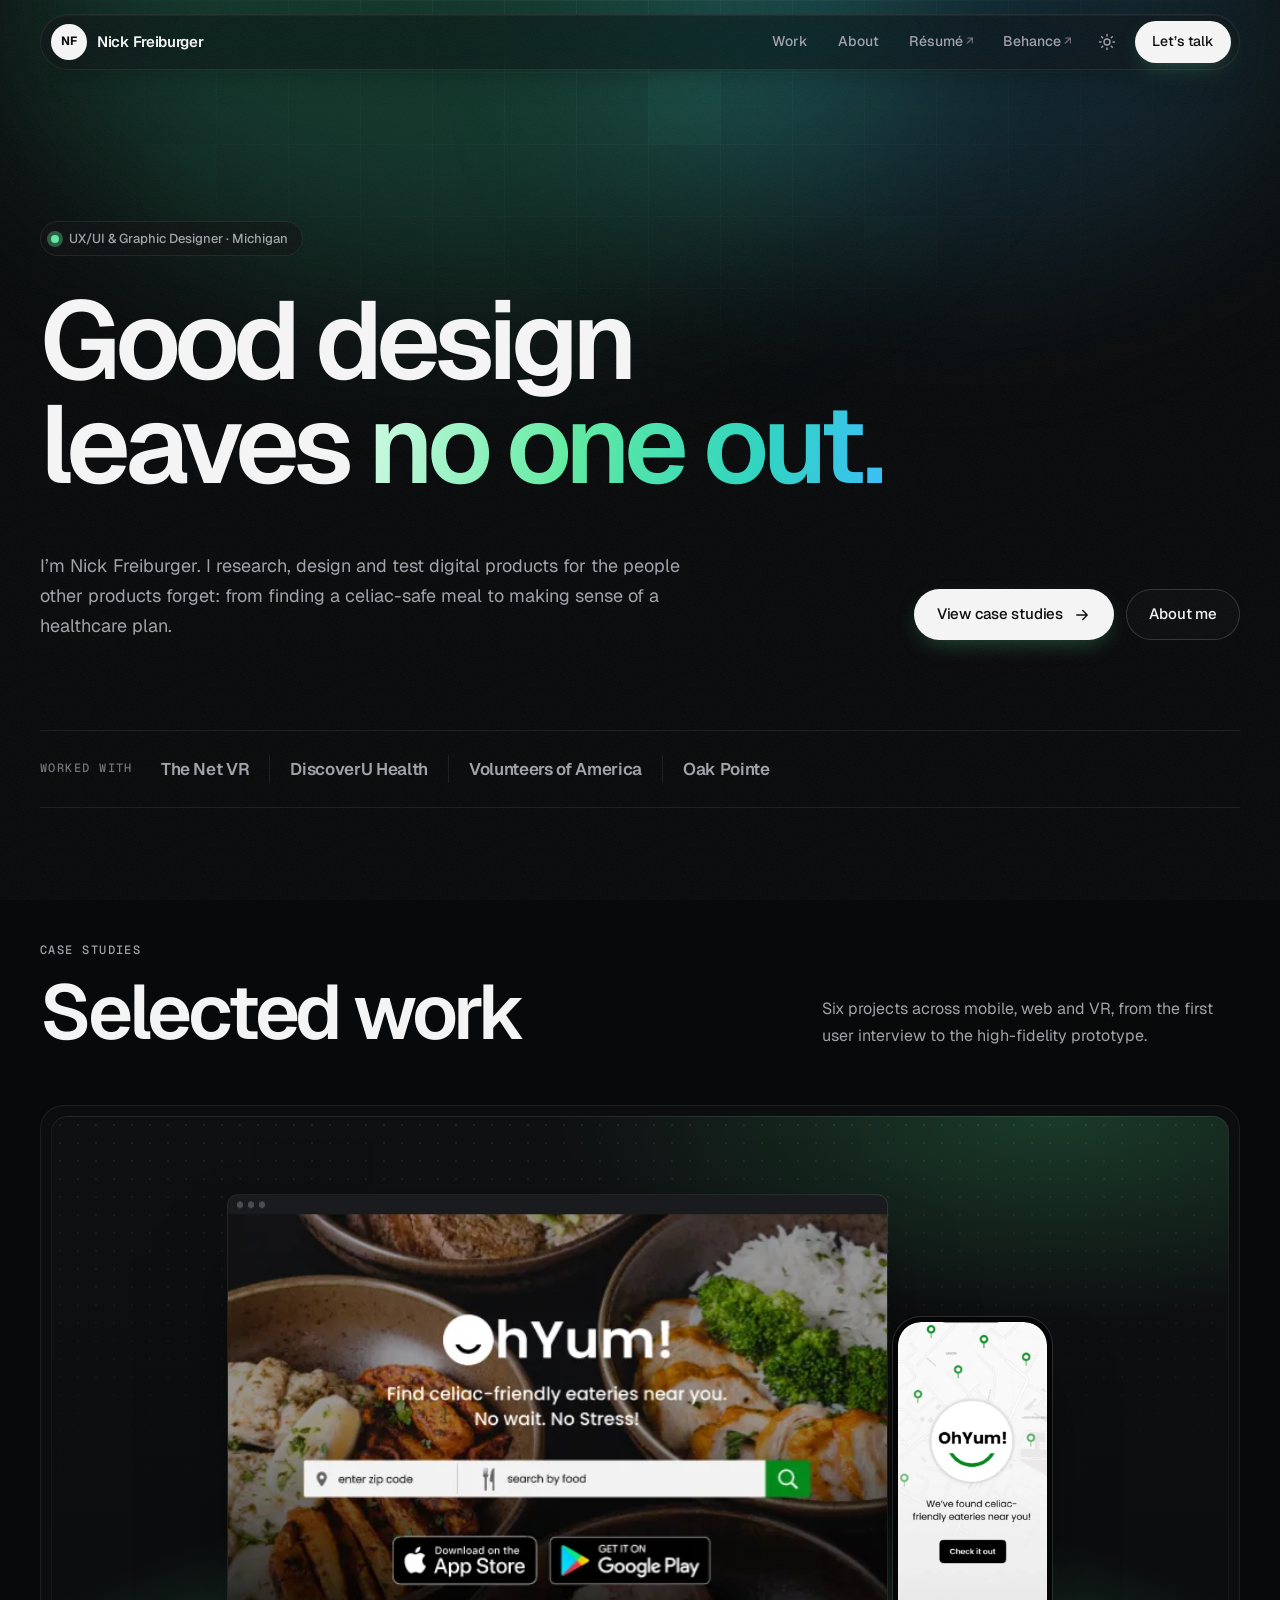
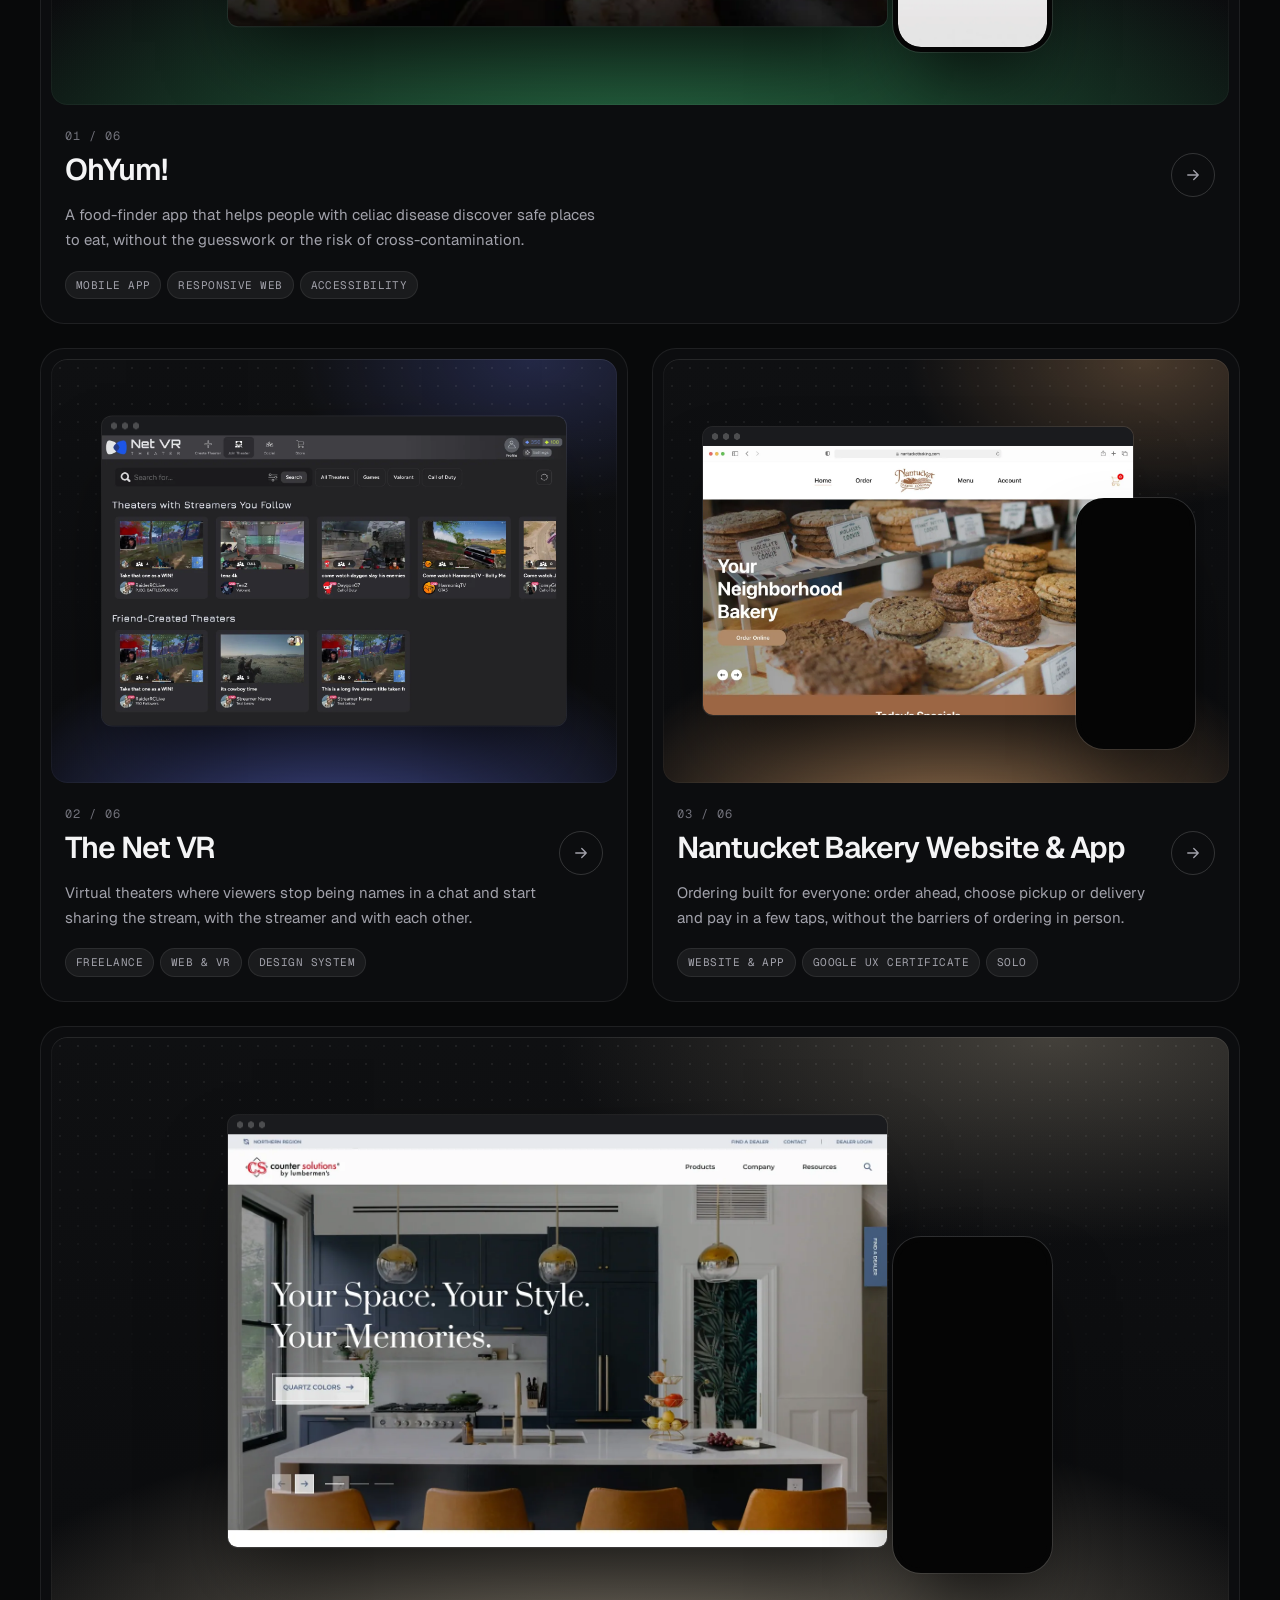
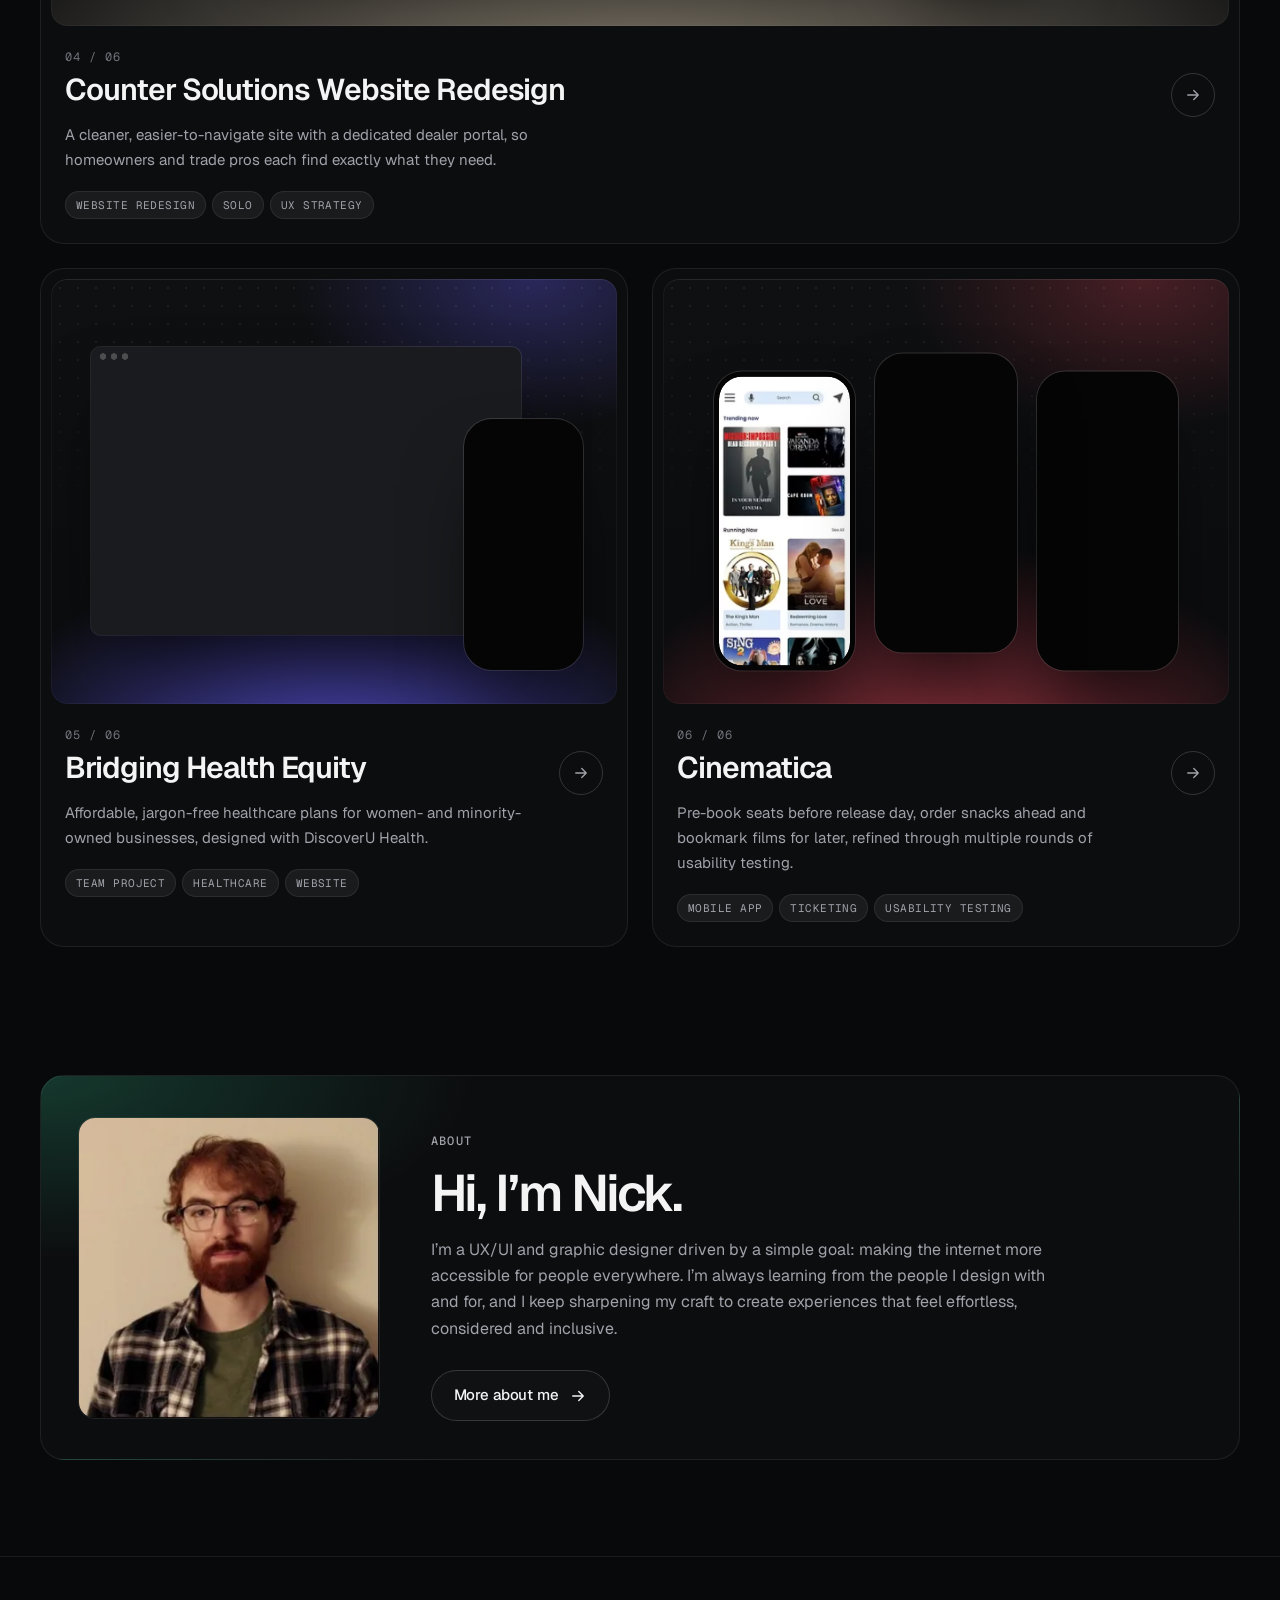
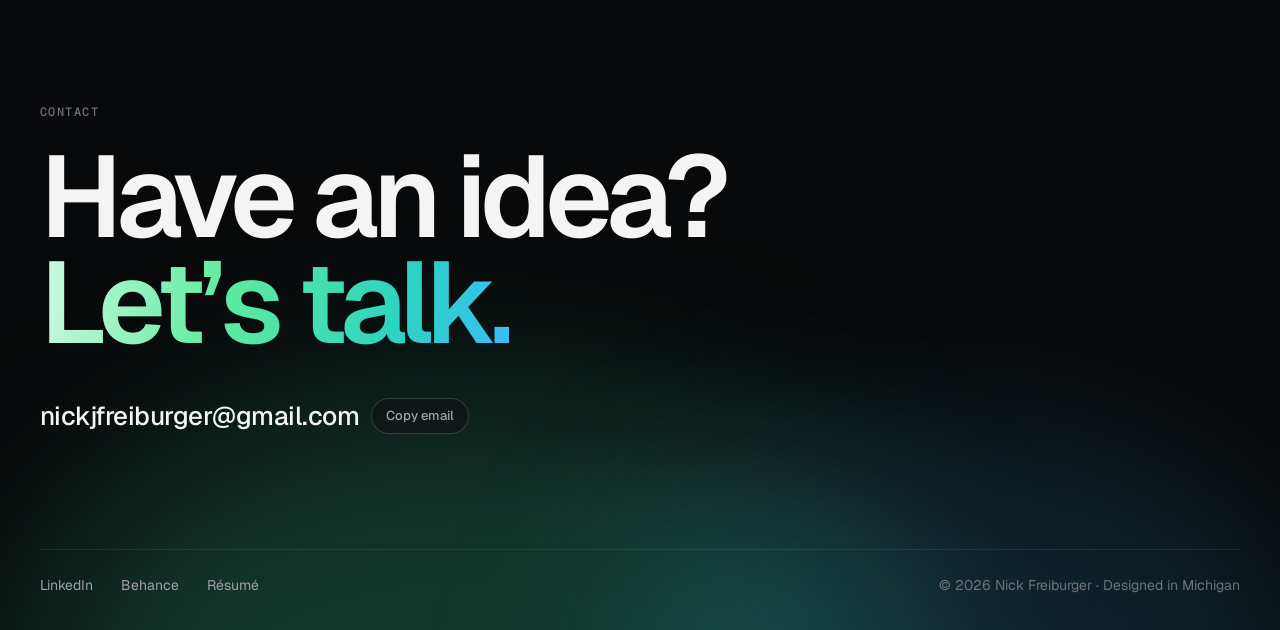
==== commit d0ad2fa8: "Add subtle animated tile grid to the homepage hero Random grid cells softly glow in the accent color" ====
--- a/index.html
+++ b/index.html
@@ -41,7 +41,7 @@
 <main id="main">
 
 <div class="page-head">
-  <div class="aurora" aria-hidden="true"><div class="grid-lines"></div></div>
+  <div class="aurora" aria-hidden="true"><div class="grid-lines"></div><canvas class="tiles"></canvas></div>
   <section class="wrap hero" aria-labelledby="hero-title">
     <p class="badge reveal"><span class="dot" aria-hidden="true"></span>UX/UI &amp; Graphic Designer · Michigan</p>
     <h1 id="hero-title" class="reveal">Good design<br> leaves <span class="grad nowrap">no one out.</span></h1>
--- a/assets/css/style.css
+++ b/assets/css/style.css
@@ -234,6 +234,15 @@
   mask-image: radial-gradient(70% 60% at 50% 0%, #000 0%, transparent 75%);
   -webkit-mask-image: radial-gradient(70% 60% at 50% 0%, #000 0%, transparent 75%);
   opacity: 0.6;
+}
+
+.tiles {
+  position: absolute;
+  inset: 0;
+  width: 100%;
+  height: 100%;
+  mask-image: radial-gradient(70% 60% at 50% 0%, #000 0%, transparent 75%);
+  -webkit-mask-image: radial-gradient(70% 60% at 50% 0%, #000 0%, transparent 75%);
 }
 
 /* ---------- Header (floating glass pill) ---------- */
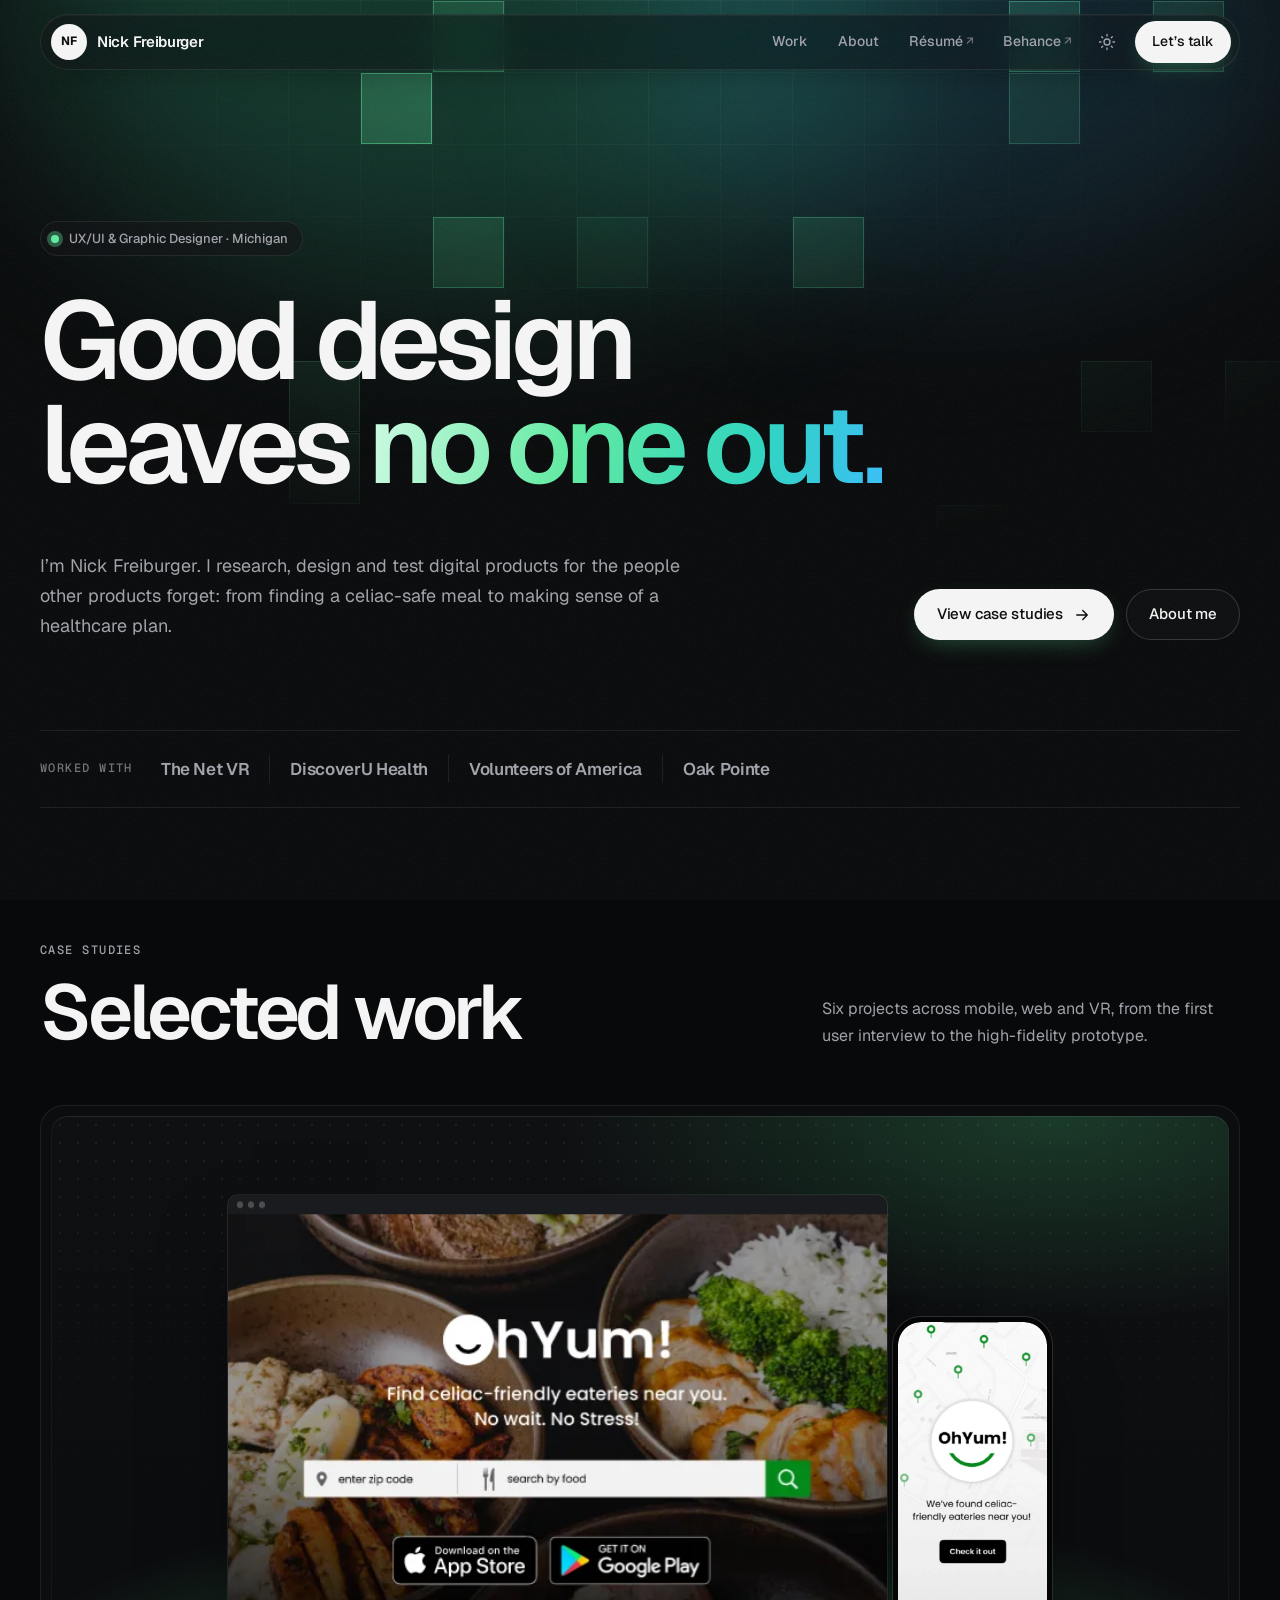
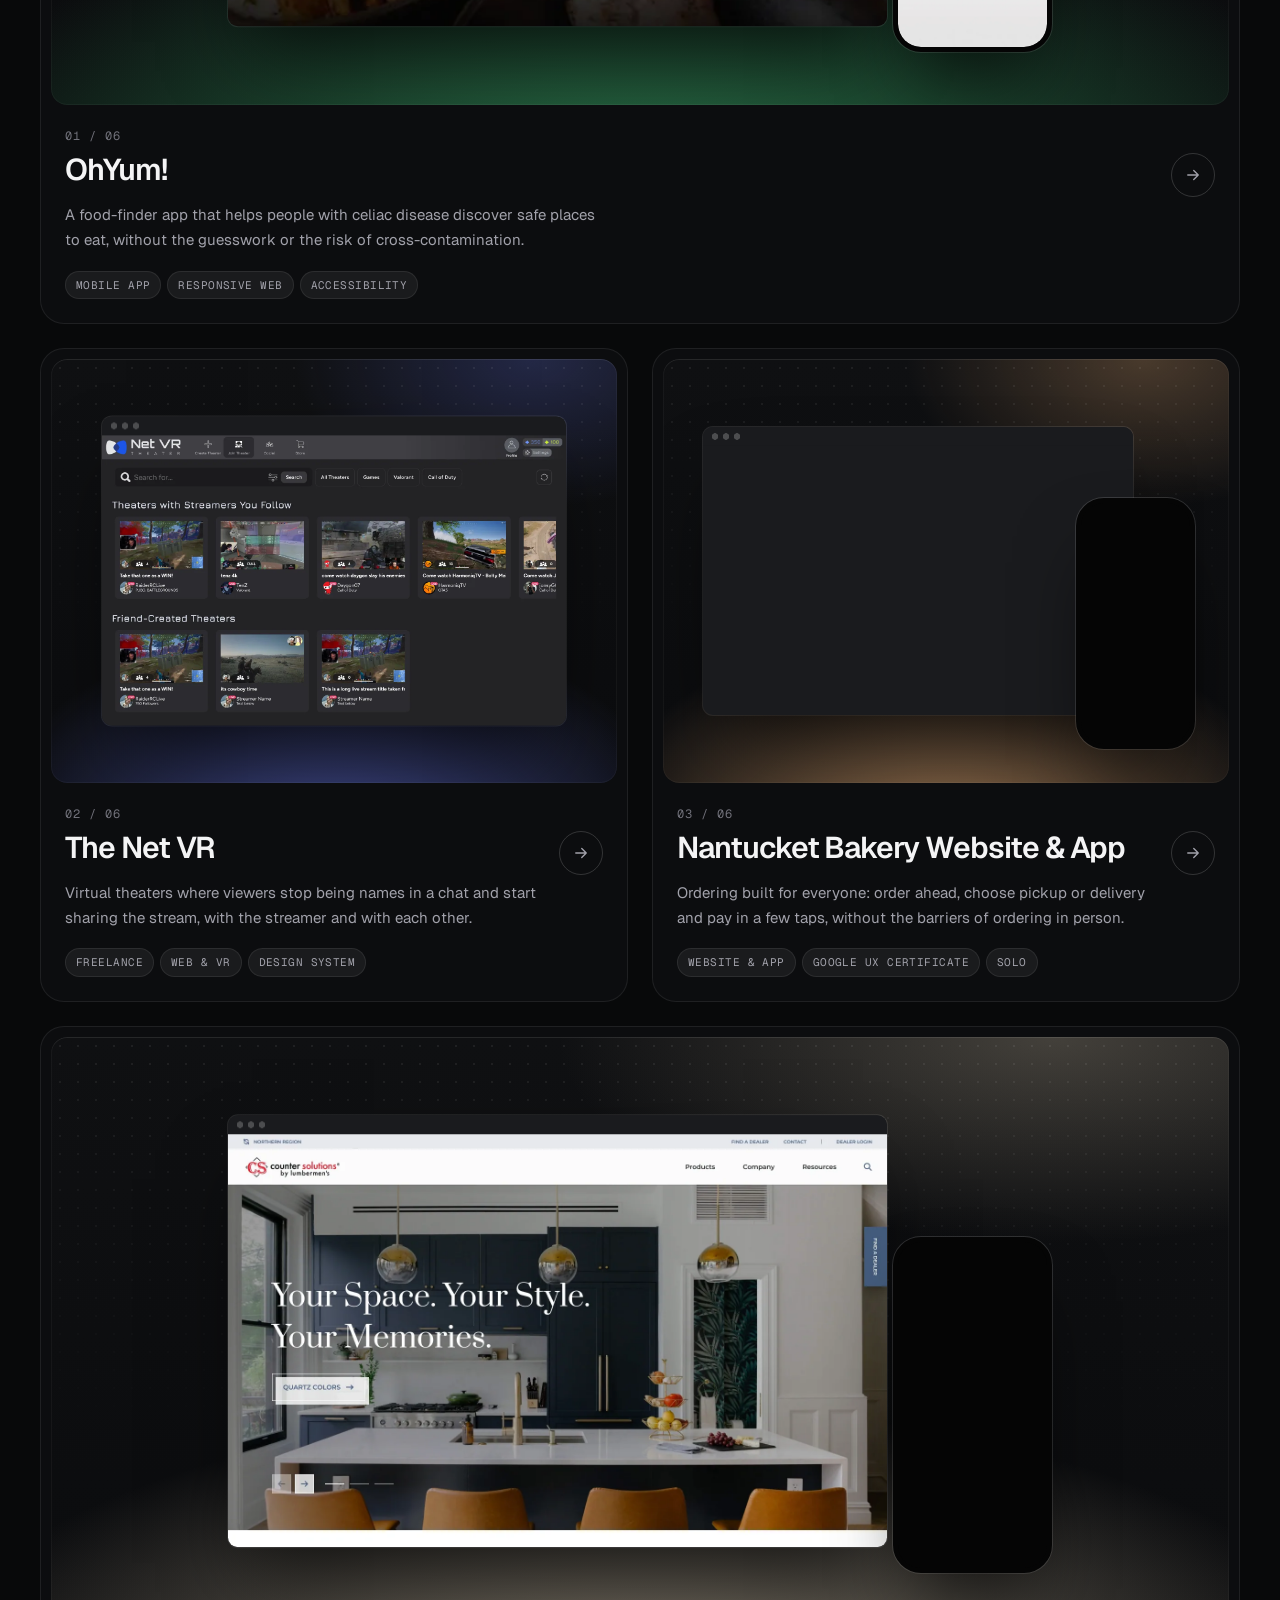
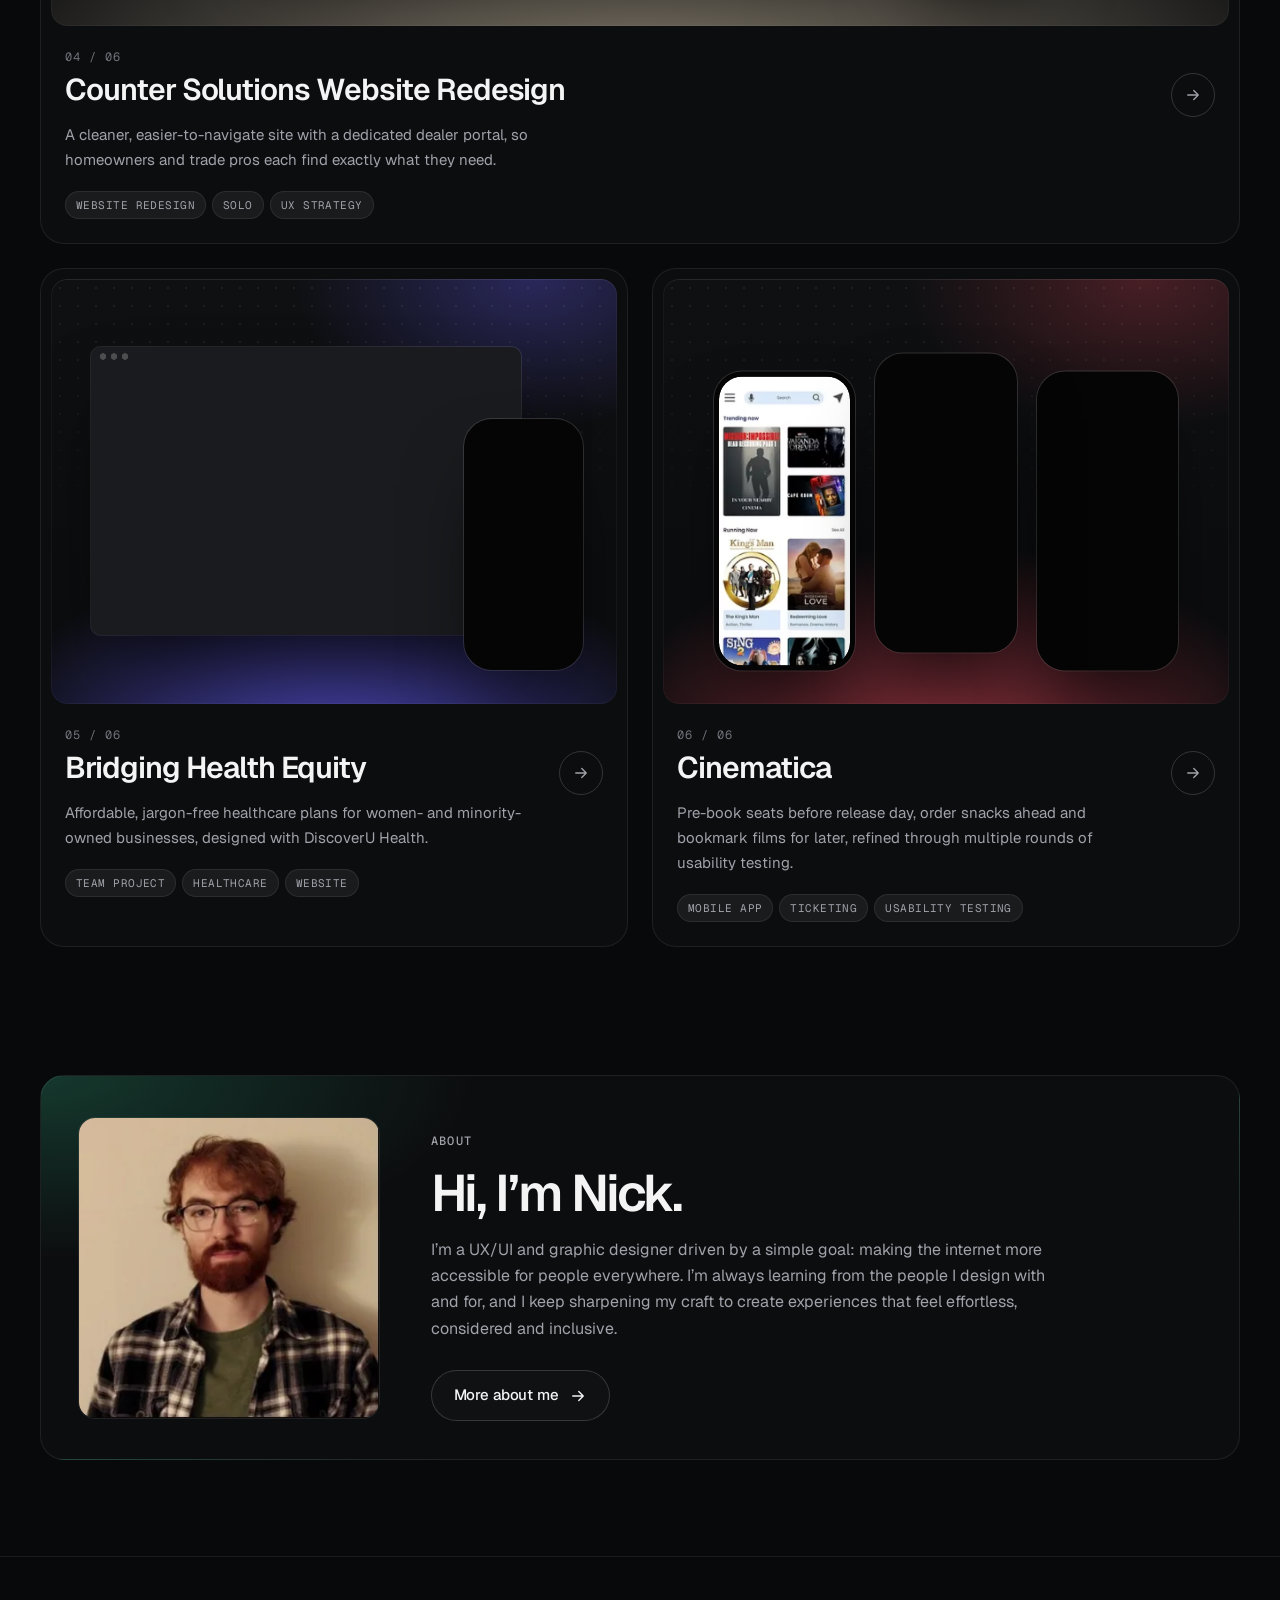
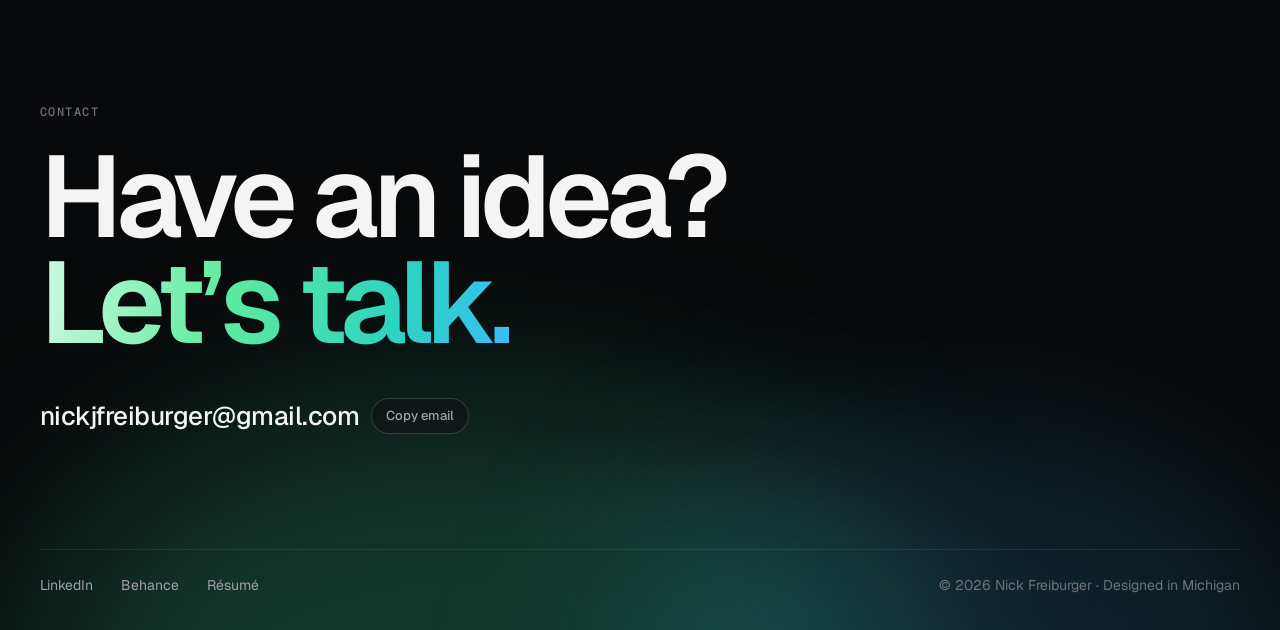
==== commit b6155adb: "Make hero tiles visible and bust browser caches Brighter tiles with a crisp outline, more of them at" ====
--- a/index.html
+++ b/index.html
@@ -19,7 +19,7 @@
 <link rel="preconnect" href="https://fonts.googleapis.com">
 <link rel="preconnect" href="https://fonts.gstatic.com" crossorigin>
 <link rel="stylesheet" href="https://fonts.googleapis.com/css2?family=Geist:wght@300..700&family=Geist+Mono:wght@400;500&display=swap">
-<link rel="stylesheet" href="assets/css/style.css">
+<link rel="stylesheet" href="assets/css/style.css?v=834457d7">
 </head>
 <body>
 <a class="skip-link" href="#main">Skip to content</a>
@@ -169,6 +169,6 @@
   <div class="lightbox-inner"><img alt=""></div>
   <button class="lightbox-close" type="button" aria-label="Close preview">×</button>
 </dialog>
-<script src="assets/js/main.js" defer></script>
+<script src="assets/js/main.js?v=46957863" defer></script>
 </body>
 </html>
--- a/assets/css/style.css
+++ b/assets/css/style.css
@@ -241,8 +241,8 @@
   inset: 0;
   width: 100%;
   height: 100%;
-  mask-image: radial-gradient(70% 60% at 50% 0%, #000 0%, transparent 75%);
-  -webkit-mask-image: radial-gradient(70% 60% at 50% 0%, #000 0%, transparent 75%);
+  mask-image: radial-gradient(85% 75% at 50% 0%, #000 25%, transparent 85%);
+  -webkit-mask-image: radial-gradient(85% 75% at 50% 0%, #000 25%, transparent 85%);
 }
 
 /* ---------- Header (floating glass pill) ---------- */
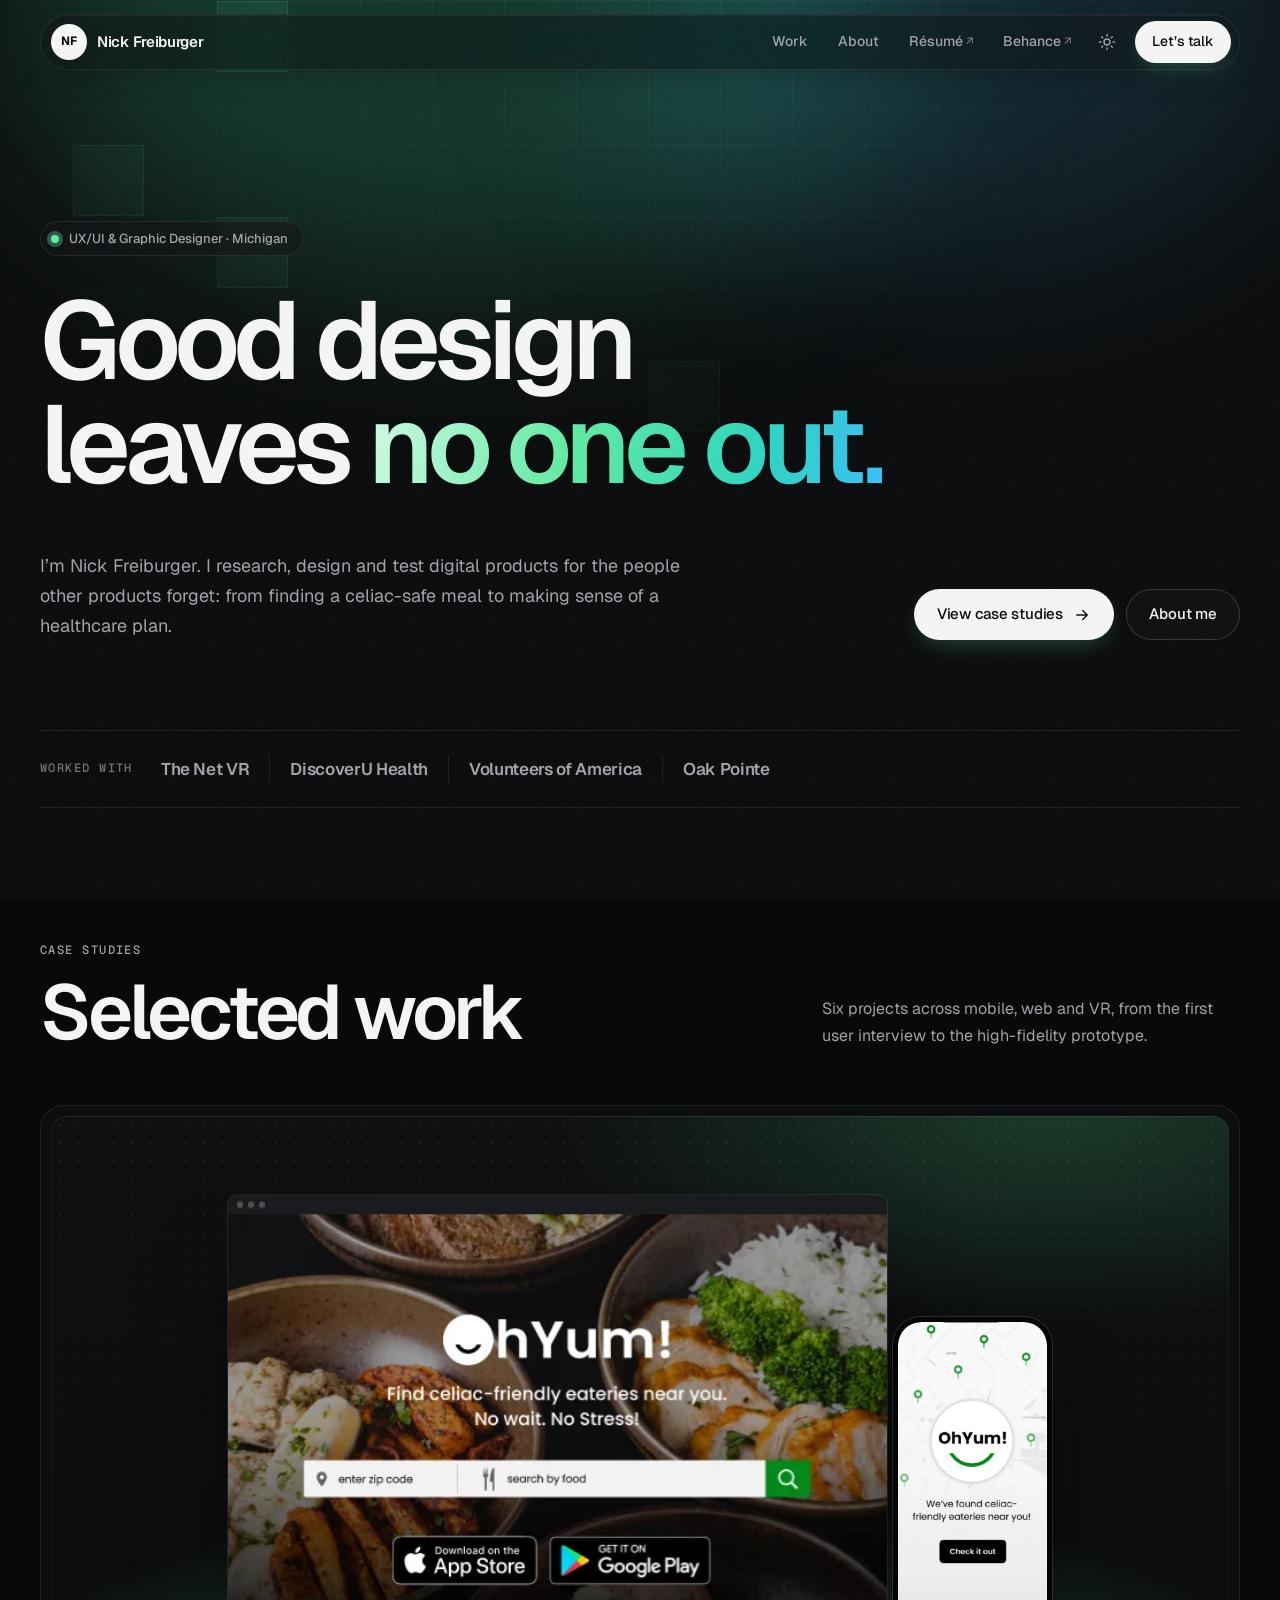
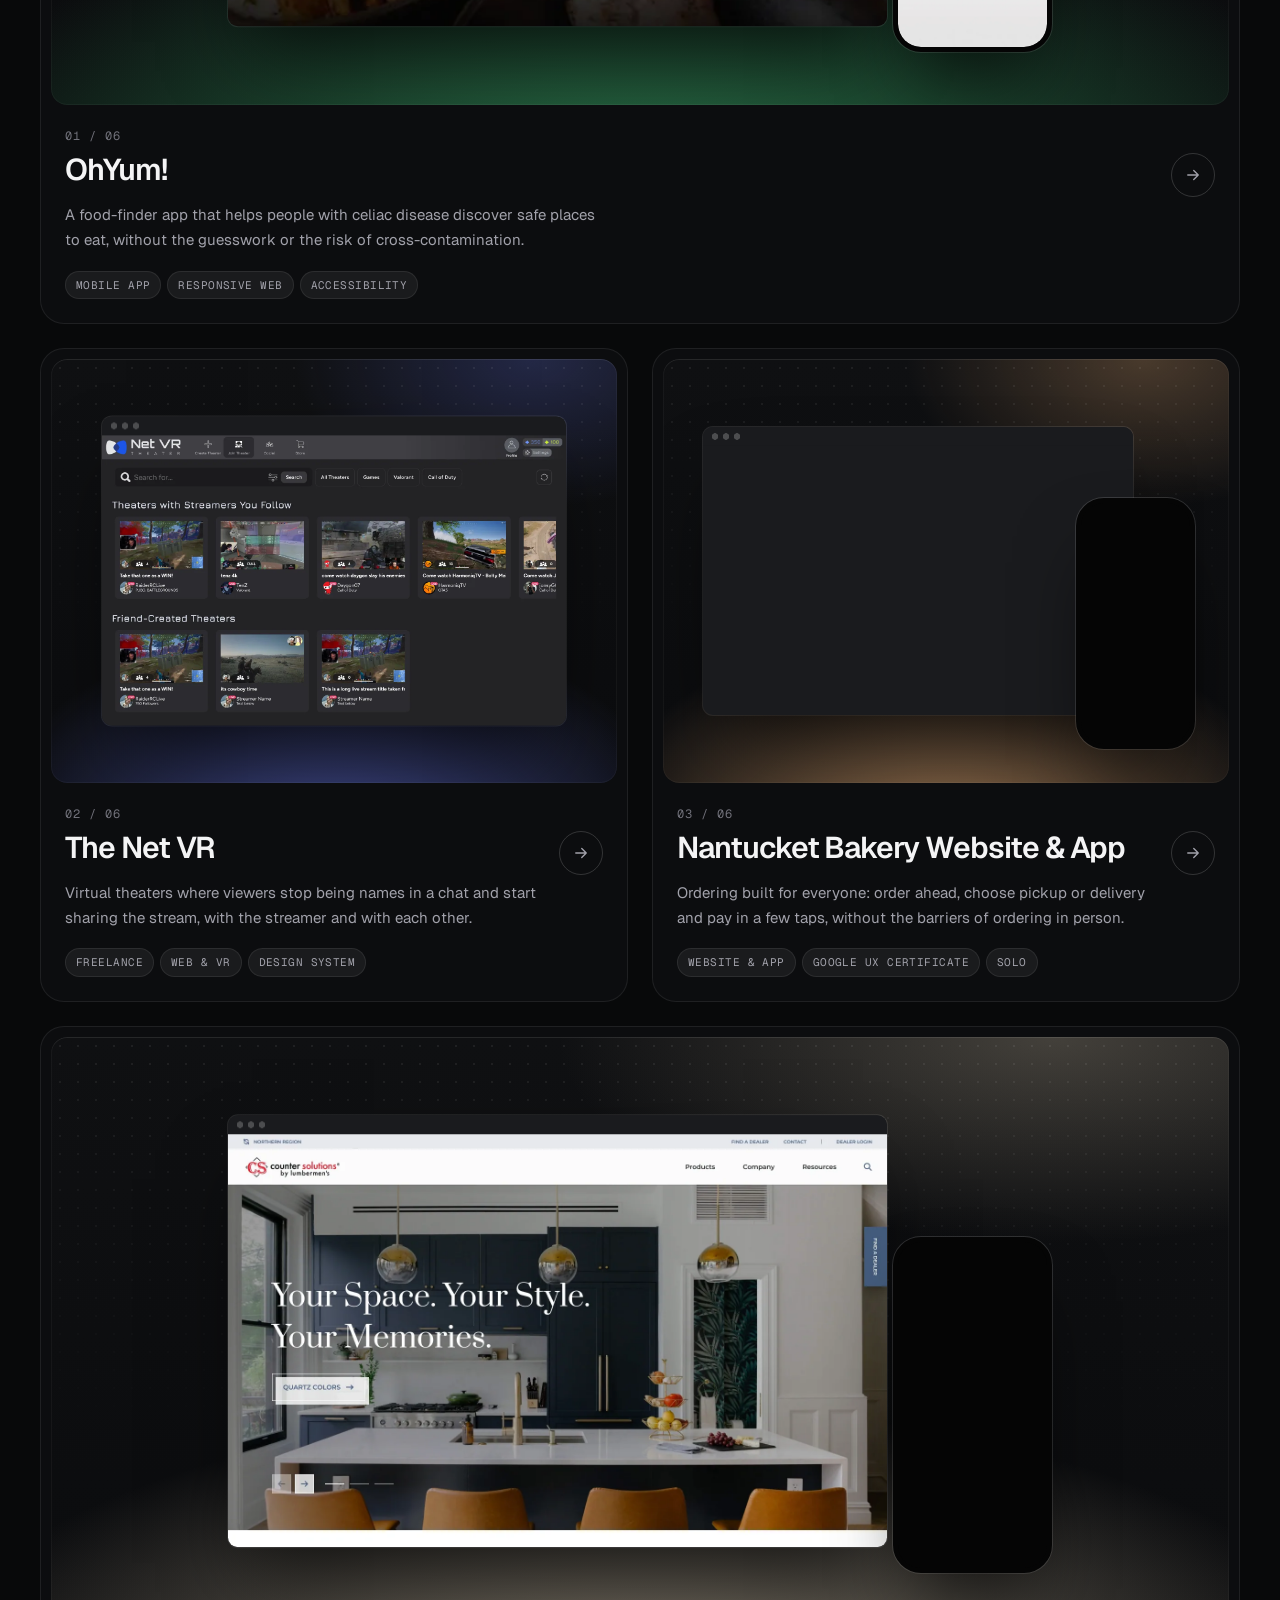
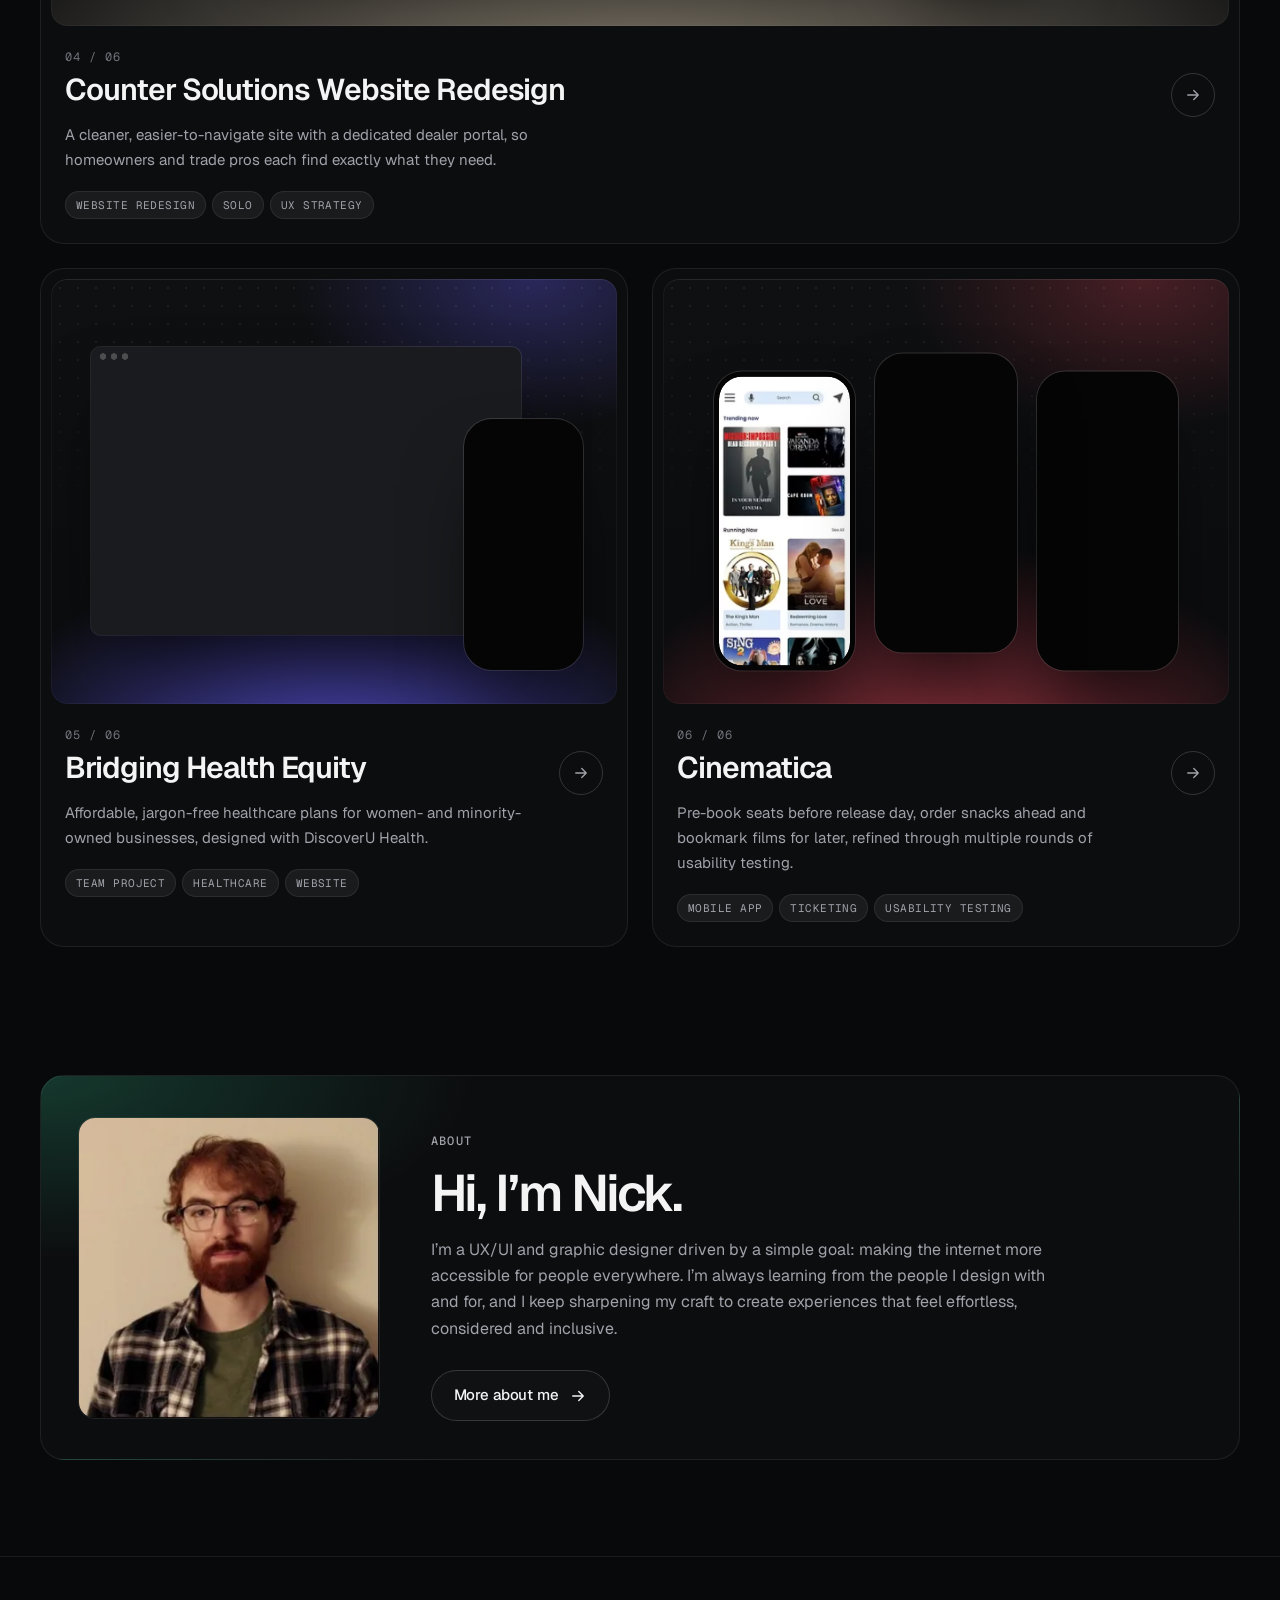
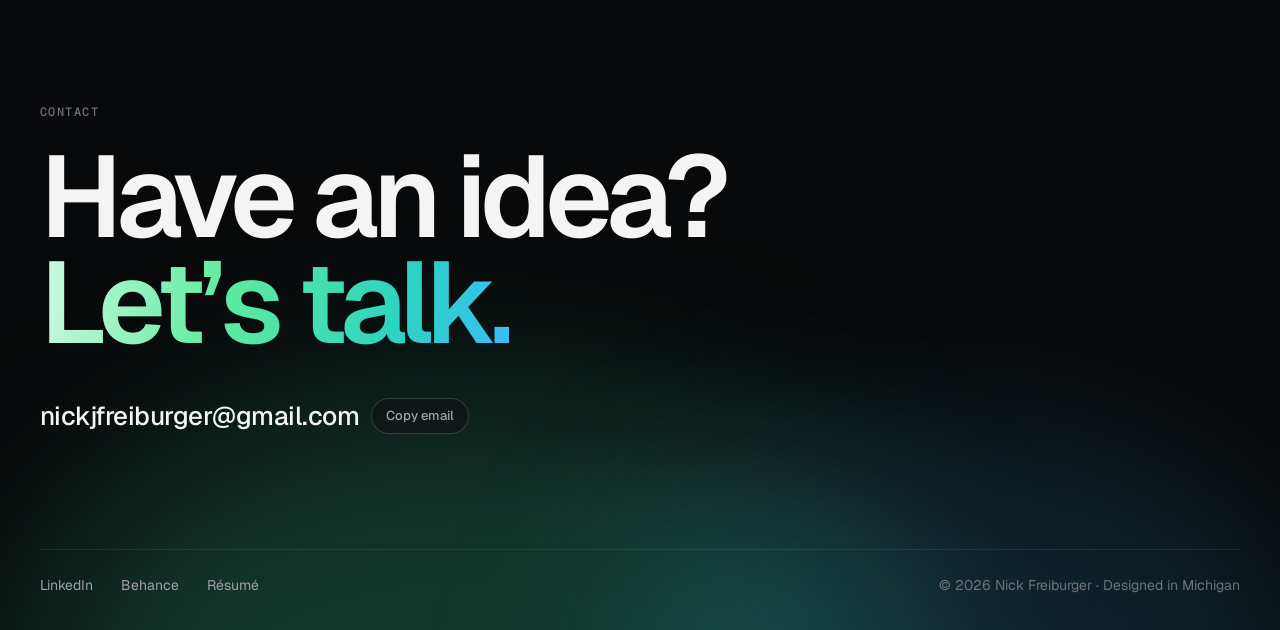
==== commit 9214e45a: "Tone down hero tile animation Fainter fills and outlines, fewer tiles lit at once, a smaller burst o" ====
--- a/index.html
+++ b/index.html
@@ -169,6 +169,6 @@
   <div class="lightbox-inner"><img alt=""></div>
   <button class="lightbox-close" type="button" aria-label="Close preview">×</button>
 </dialog>
-<script src="assets/js/main.js?v=46957863" defer></script>
+<script src="assets/js/main.js?v=c9b96a4b" defer></script>
 </body>
 </html>
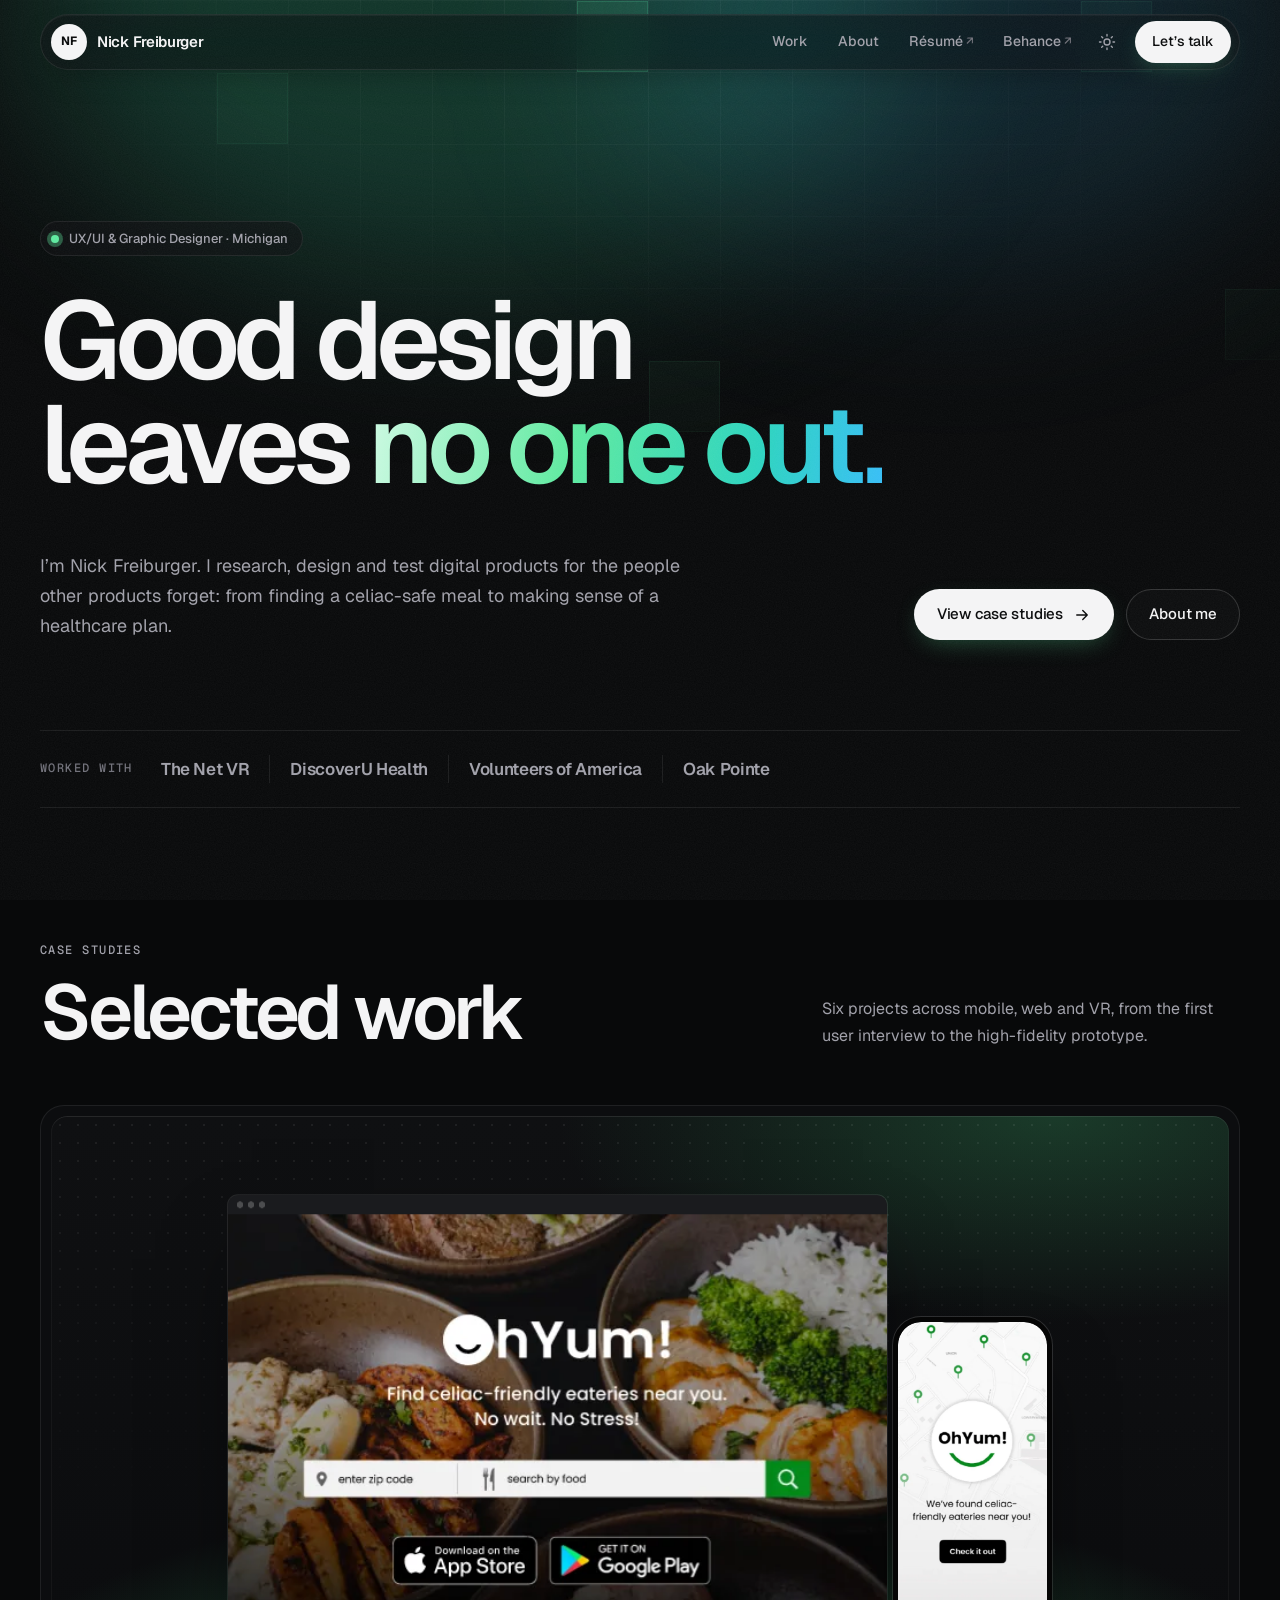
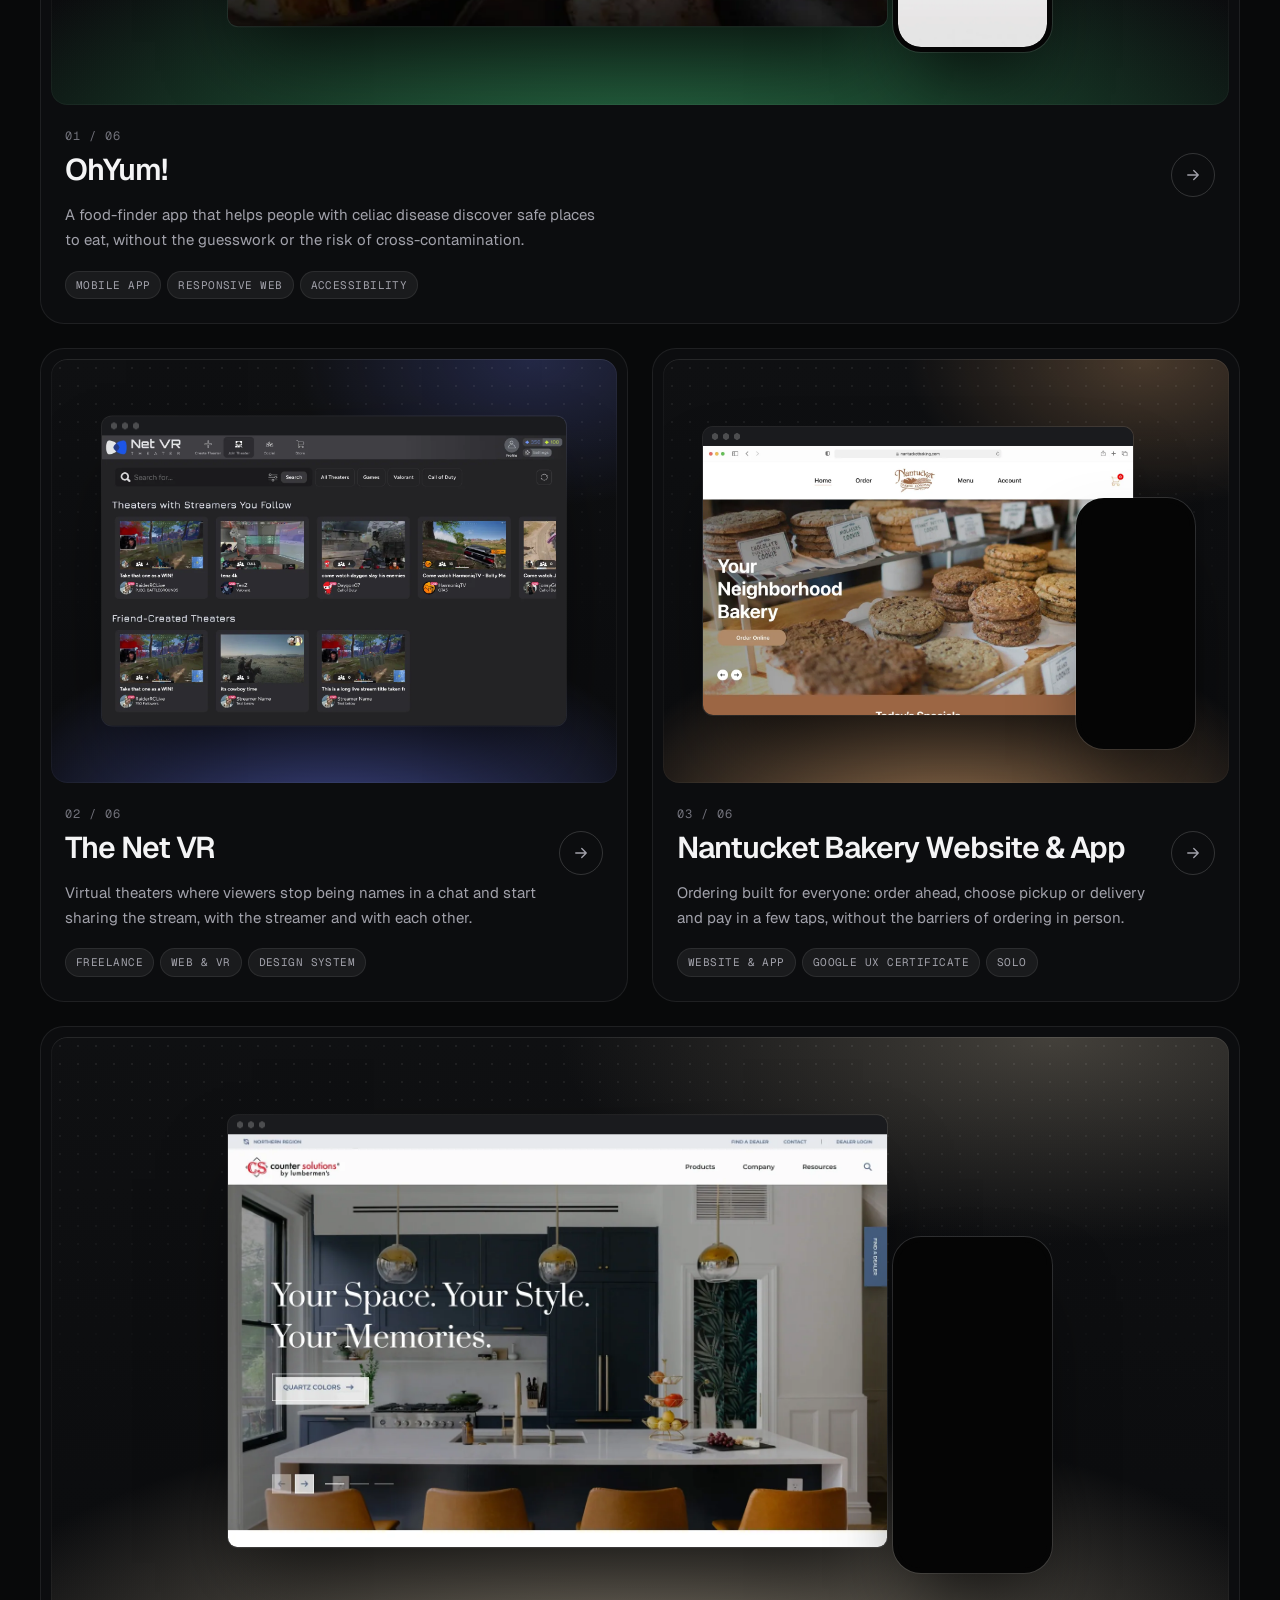
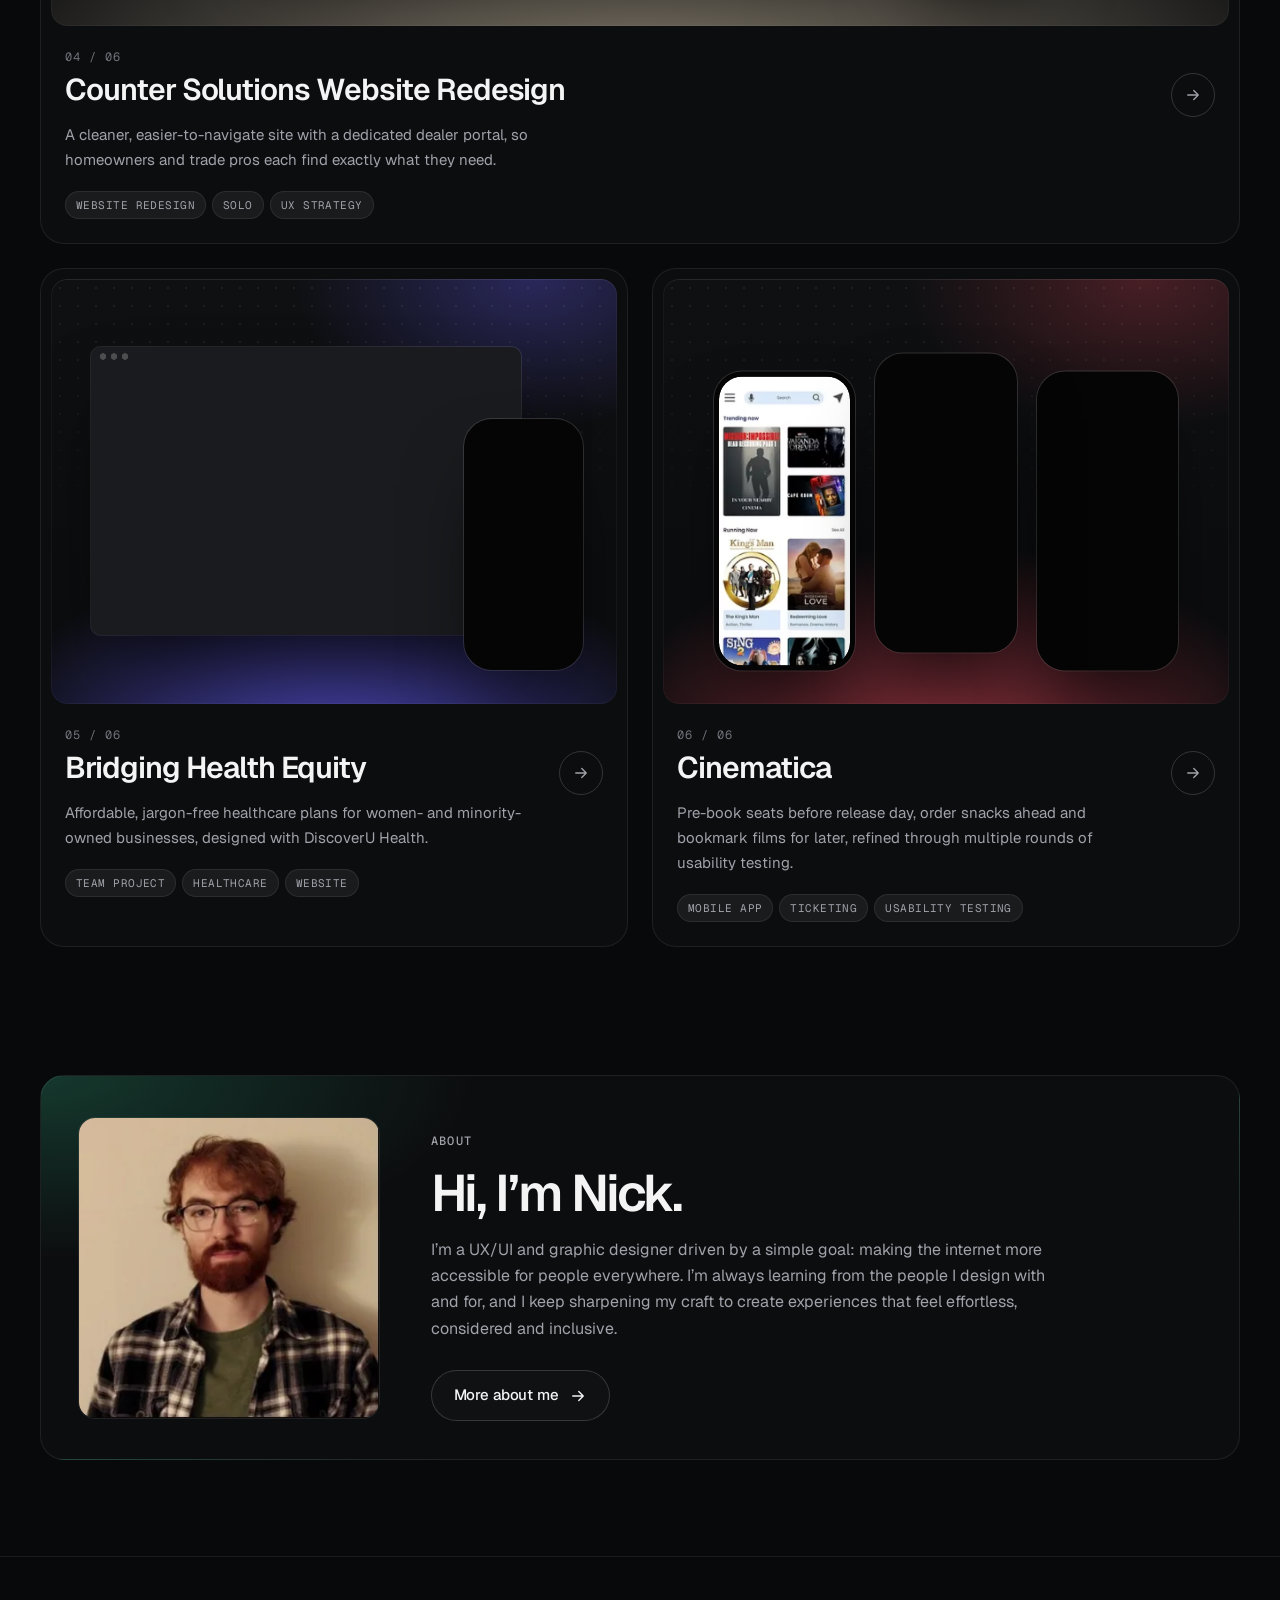
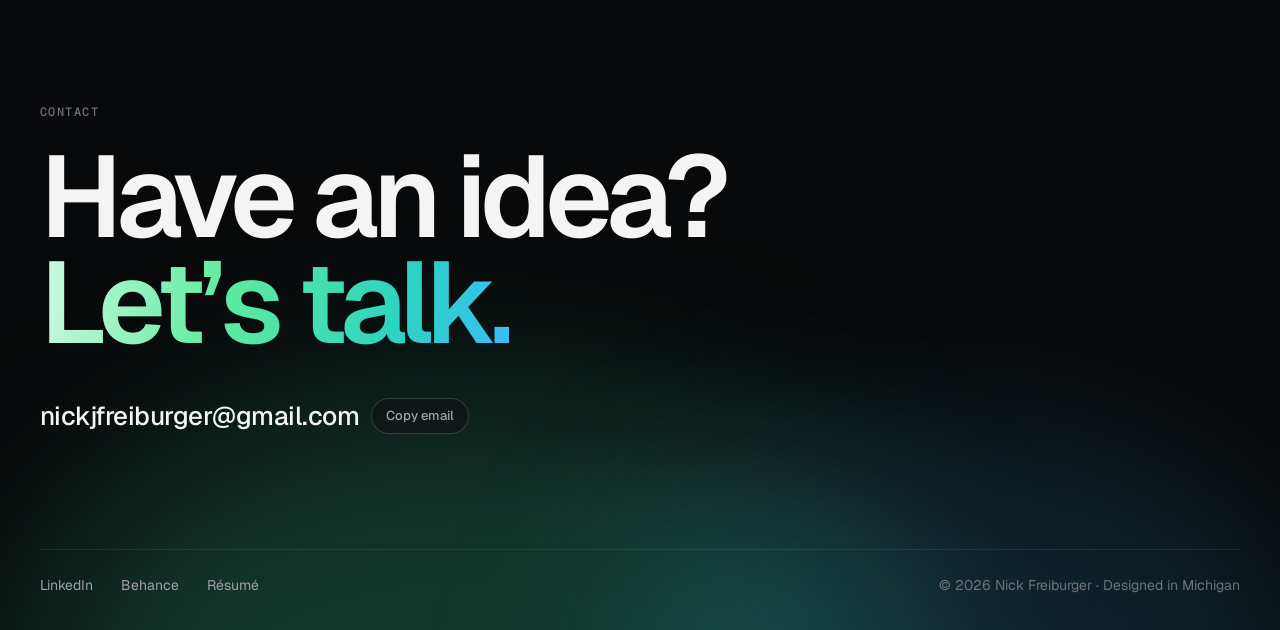
==== commit 8eafc7f3: "Story-first case studies: summaries, key results, section intros Each case study now opens with an A" ====
--- a/index.html
+++ b/index.html
@@ -19,7 +19,7 @@
 <link rel="preconnect" href="https://fonts.googleapis.com">
 <link rel="preconnect" href="https://fonts.gstatic.com" crossorigin>
 <link rel="stylesheet" href="https://fonts.googleapis.com/css2?family=Geist:wght@300..700&family=Geist+Mono:wght@400;500&display=swap">
-<link rel="stylesheet" href="assets/css/style.css?v=834457d7">
+<link rel="stylesheet" href="assets/css/style.css?v=bedc2fe3">
 </head>
 <body>
 <a class="skip-link" href="#main">Skip to content</a>
--- a/assets/css/style.css
+++ b/assets/css/style.css
@@ -1193,6 +1193,120 @@
   letter-spacing: -0.045em;
 }
 
+/* At a glance + key results */
+.glance {
+  position: relative;
+  overflow: hidden;
+  padding: clamp(22px, 3vw, 36px);
+  border: 1px solid var(--border);
+  border-radius: var(--r-lg);
+  background:
+    radial-gradient(60% 90% at 100% 0%, var(--glow-2), transparent 60%),
+    radial-gradient(50% 80% at 0% 0%, var(--glow-1), transparent 60%),
+    var(--bg-raised);
+}
+.glance-grid {
+  display: grid;
+  grid-template-columns: minmax(0, 1fr);
+  margin-top: 18px;
+}
+.glance-item {
+  padding: 18px 0;
+  border-top: 1px solid var(--border);
+}
+.glance-item:first-child {
+  border-top: 0;
+  padding-top: 0;
+}
+@media (min-width: 820px) {
+  .glance-grid {
+    grid-template-columns: repeat(3, minmax(0, 1fr));
+  }
+  .glance-item {
+    padding: 0 24px;
+    border-top: 0;
+    border-left: 1px solid var(--border);
+  }
+  .glance-item:first-child {
+    padding-left: 0;
+    border-left: 0;
+  }
+  .glance-item:last-child {
+    padding-right: 0;
+  }
+}
+.glance-label {
+  font-family: var(--font-mono);
+  font-size: 11px;
+  font-weight: 500;
+  letter-spacing: 0.12em;
+  text-transform: uppercase;
+  color: var(--accent);
+}
+.glance-item p + p {
+  margin-top: 10px;
+  font-size: 16px;
+  line-height: 1.55;
+  color: var(--ink);
+}
+.results {
+  margin-top: clamp(24px, 3vw, 32px);
+  padding-top: clamp(20px, 2.6vw, 28px);
+  border-top: 1px solid var(--border);
+}
+.result-grid {
+  display: grid;
+  grid-template-columns: repeat(auto-fit, minmax(min(140px, 100%), 1fr));
+  gap: 12px;
+  margin: 16px 0 0;
+  padding: 0;
+  list-style: none;
+}
+.result {
+  display: flex;
+  flex-direction: column;
+  gap: 8px;
+  padding: 18px 20px 20px;
+  border: 1px solid var(--border);
+  border-radius: var(--r-md);
+  background: var(--spot);
+}
+.result-value {
+  align-self: flex-start;
+  font-size: clamp(30px, 3.6vw, 44px);
+  font-weight: 600;
+  line-height: 1;
+  letter-spacing: -0.045em;
+  background: var(--accent-grad);
+  -webkit-background-clip: text;
+  background-clip: text;
+  color: transparent;
+}
+.result-value.is-word {
+  padding-block: 0.12em;
+  font-size: clamp(24px, 2.6vw, 32px);
+  letter-spacing: -0.035em;
+}
+.result-label {
+  font-size: 14px;
+  line-height: 1.45;
+  color: var(--ink-2);
+}
+
+/* Story-first lead line under each section heading */
+.section-intro {
+  max-width: 44ch;
+  font-size: clamp(19px, 2vw, 24px);
+  font-weight: 500;
+  line-height: 1.38;
+  letter-spacing: -0.02em;
+  color: var(--ink);
+  text-wrap: pretty;
+}
+.case-body > .case-section + .section-intro {
+  margin-top: clamp(18px, 2vw, 24px);
+}
+
 .prose {
   max-width: var(--prose);
   color: var(--ink-2);
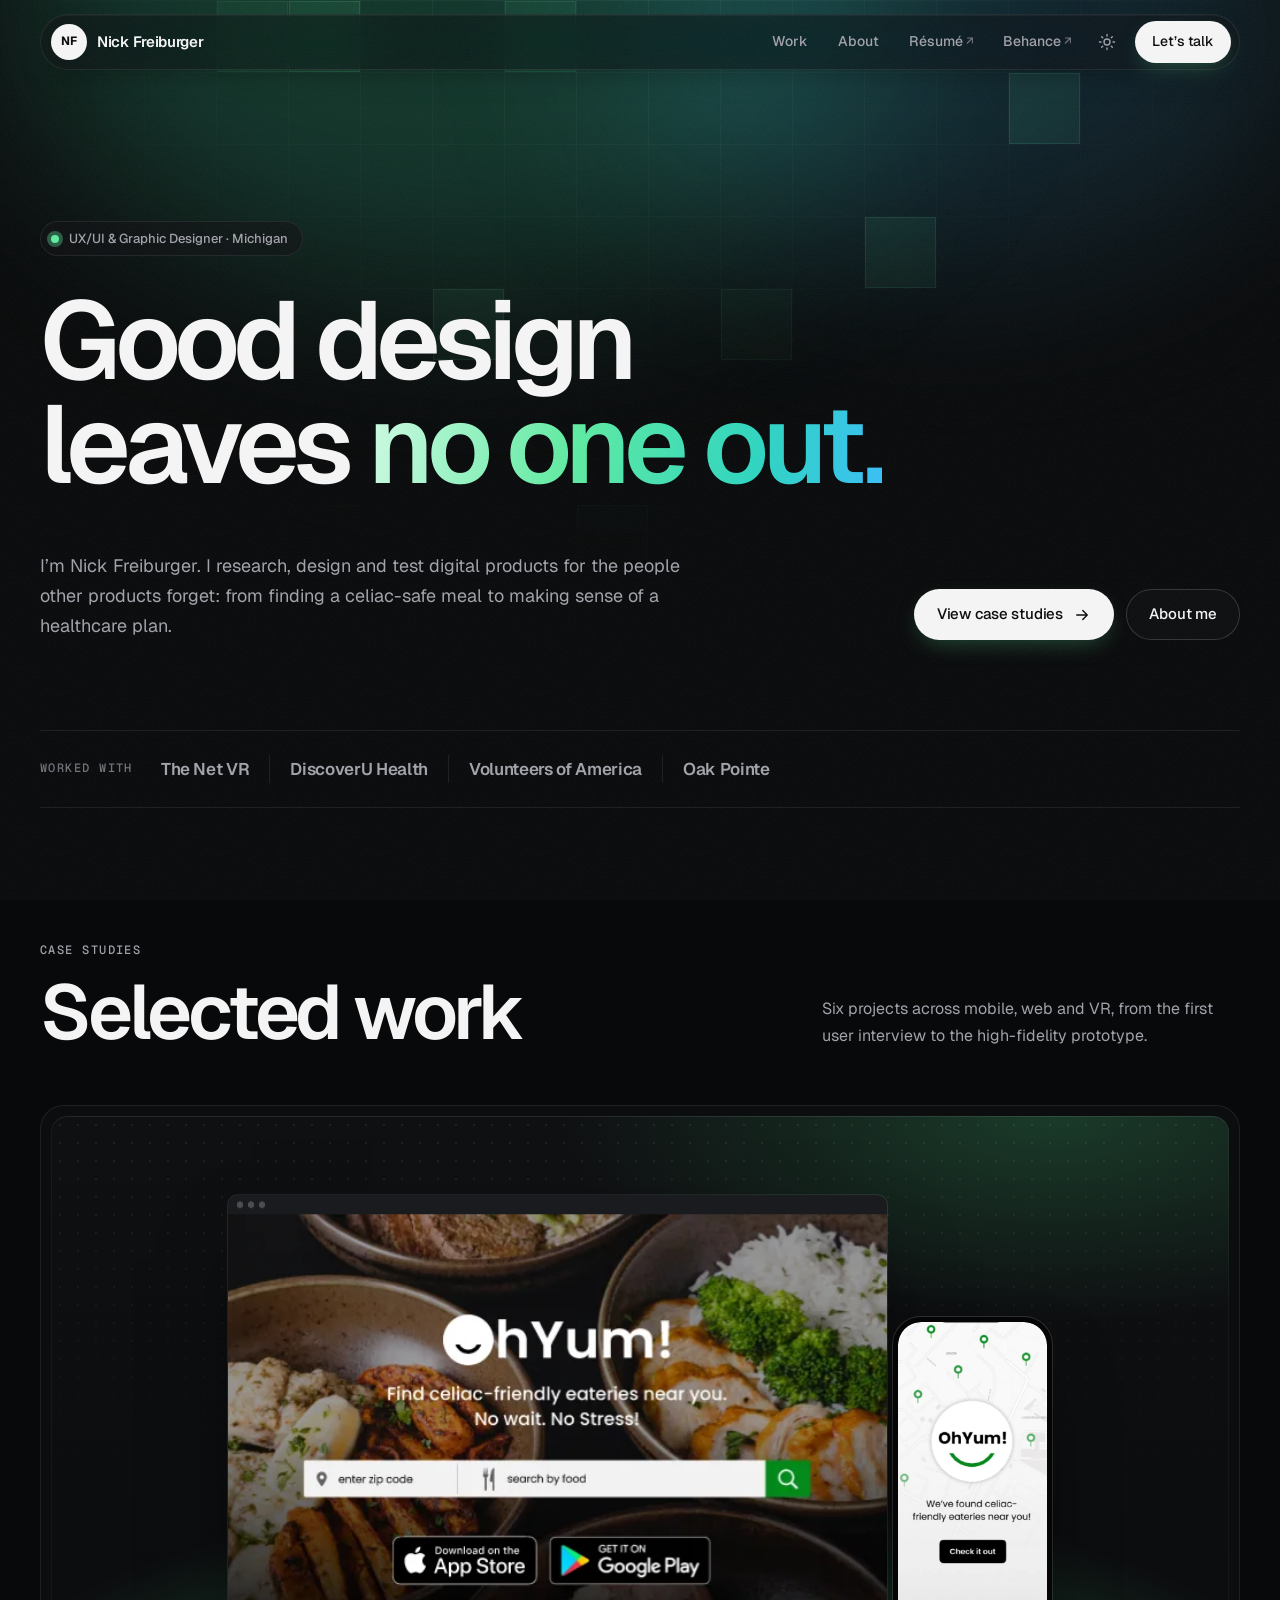
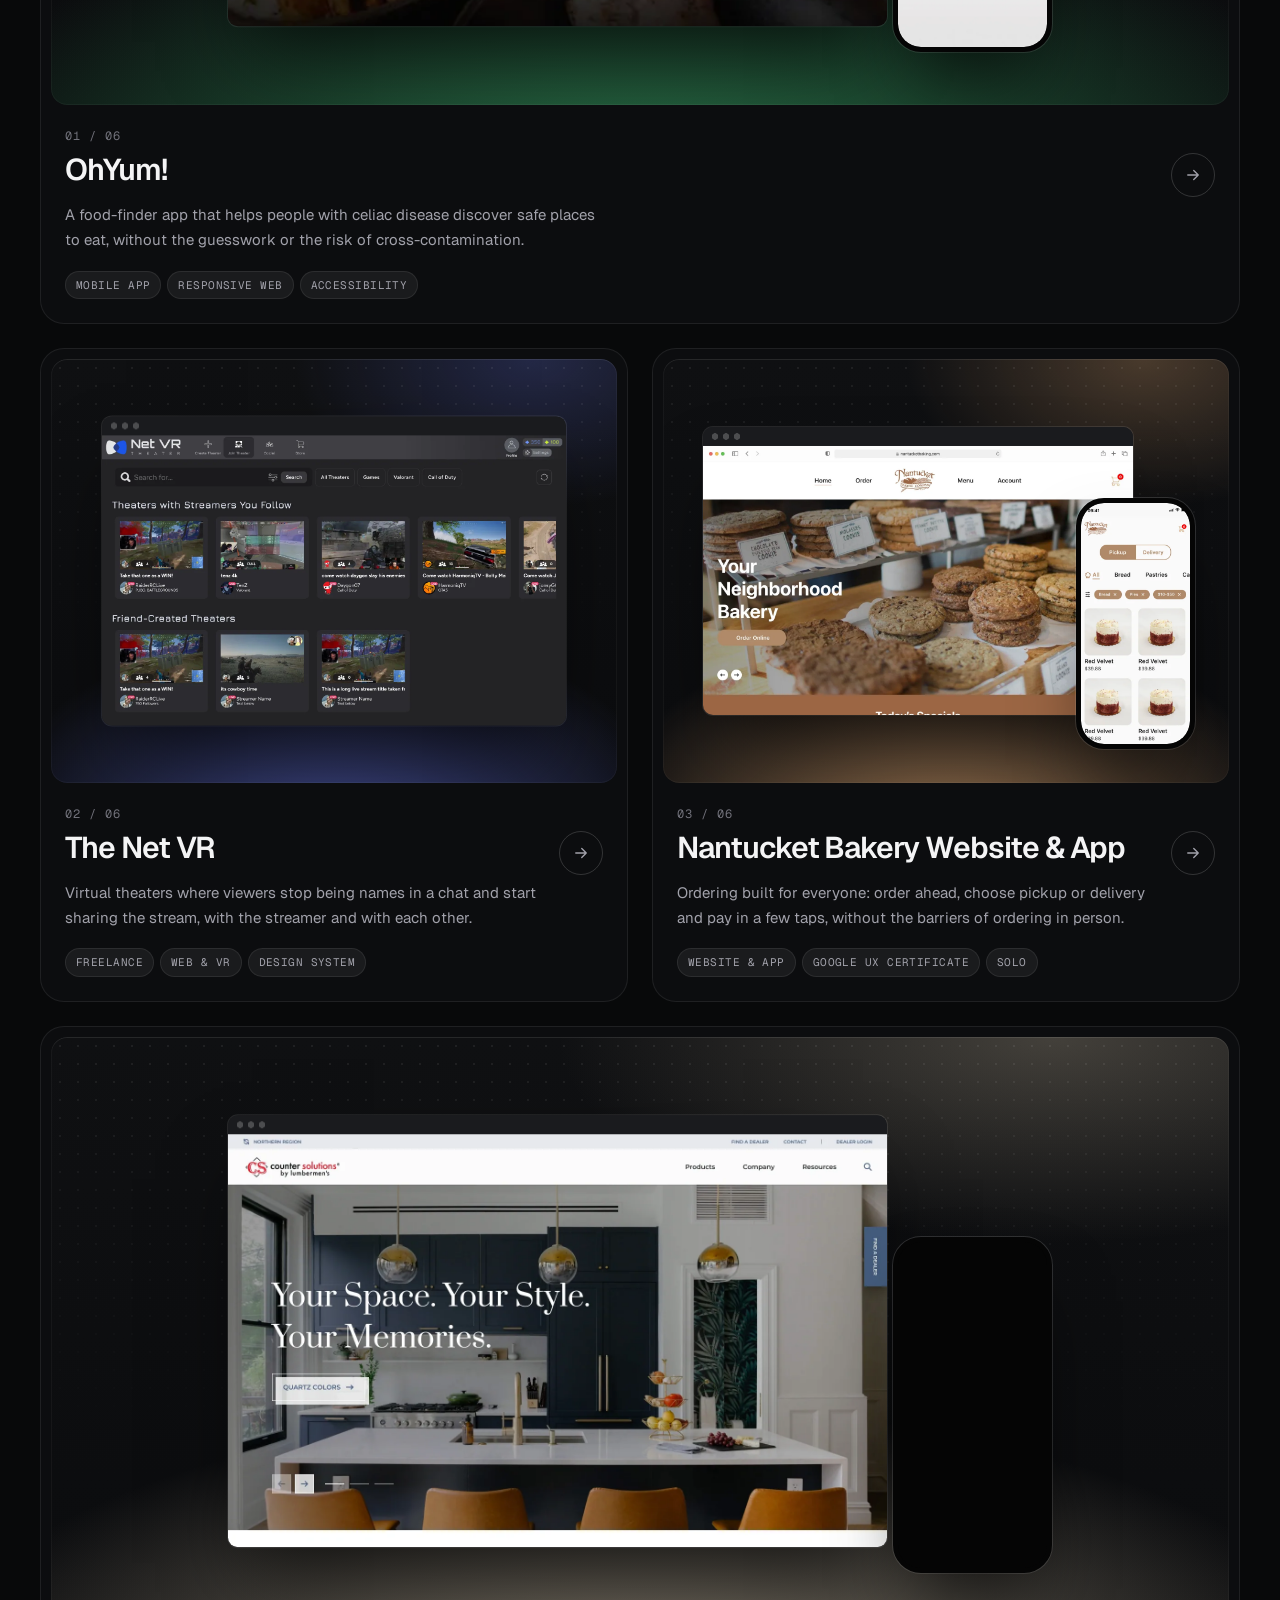
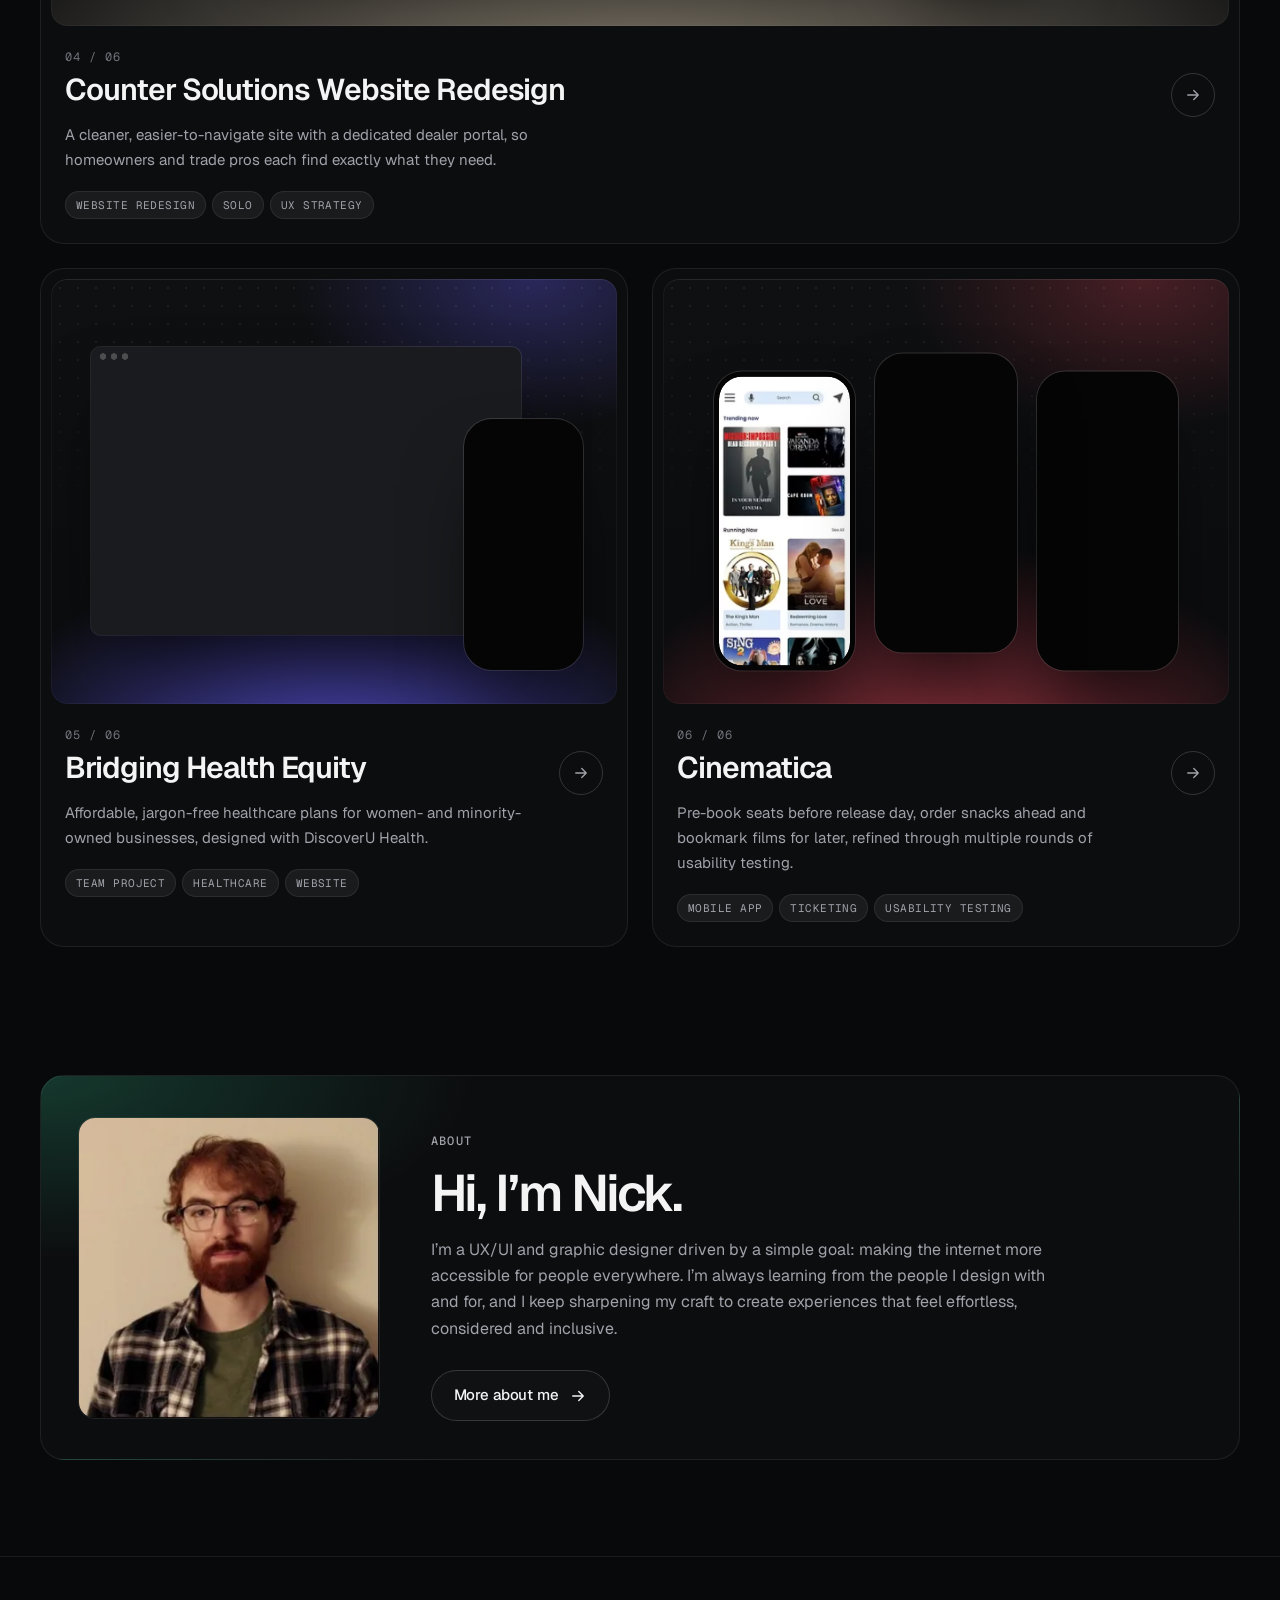
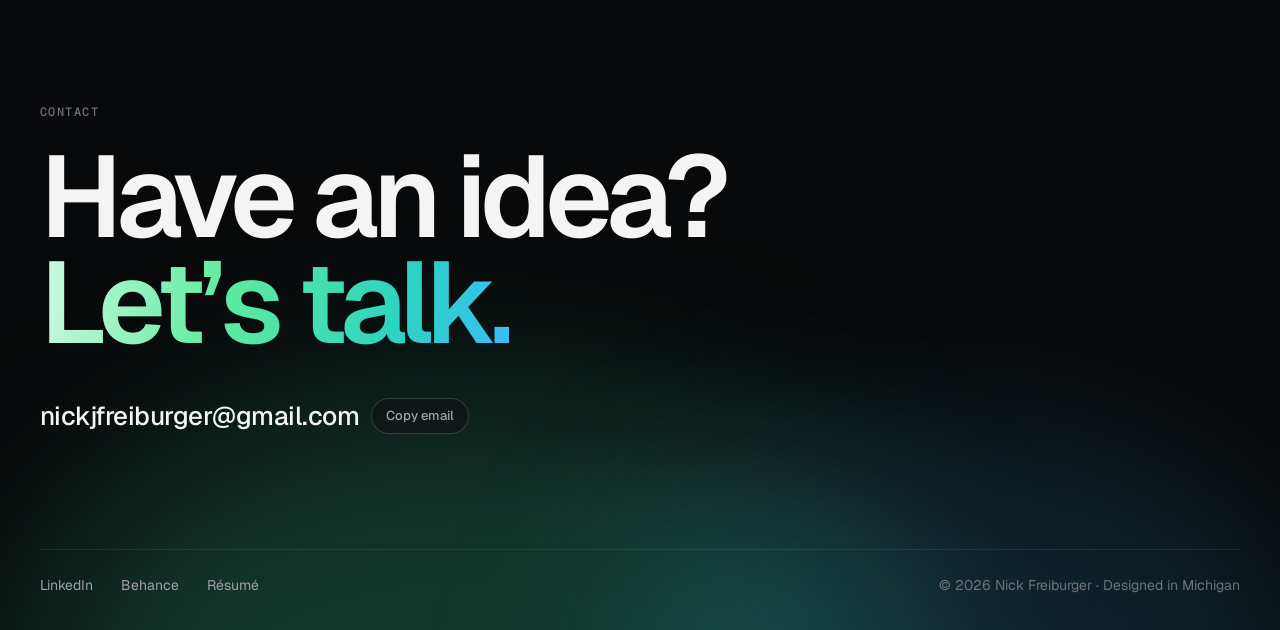
==== commit ea451d13: "Serve the site at nickfreiburger.com Add a CNAME file for the custom domain and point the link-previ" ====
--- a/index.html
+++ b/index.html
@@ -9,7 +9,7 @@
 <meta property="og:type" content="website">
 <meta property="og:title" content="Nick Freiburger — UX/UI &amp; Graphic Designer">
 <meta property="og:description" content="Nick Freiburger is a UX/UI and graphic designer in Michigan. Explore case studies including OhYum!, The Net VR, Nantucket Bakery, Counter Solutions, Bridging Health Equity and Cinematica.">
-<meta property="og:image" content="https://fry19.github.io/portfolio/assets/og-image.jpg">
+<meta property="og:image" content="https://nickfreiburger.com/assets/og-image.jpg">
 <meta property="og:image:width" content="1200">
 <meta property="og:image:height" content="630">
 <meta name="twitter:card" content="summary_large_image">
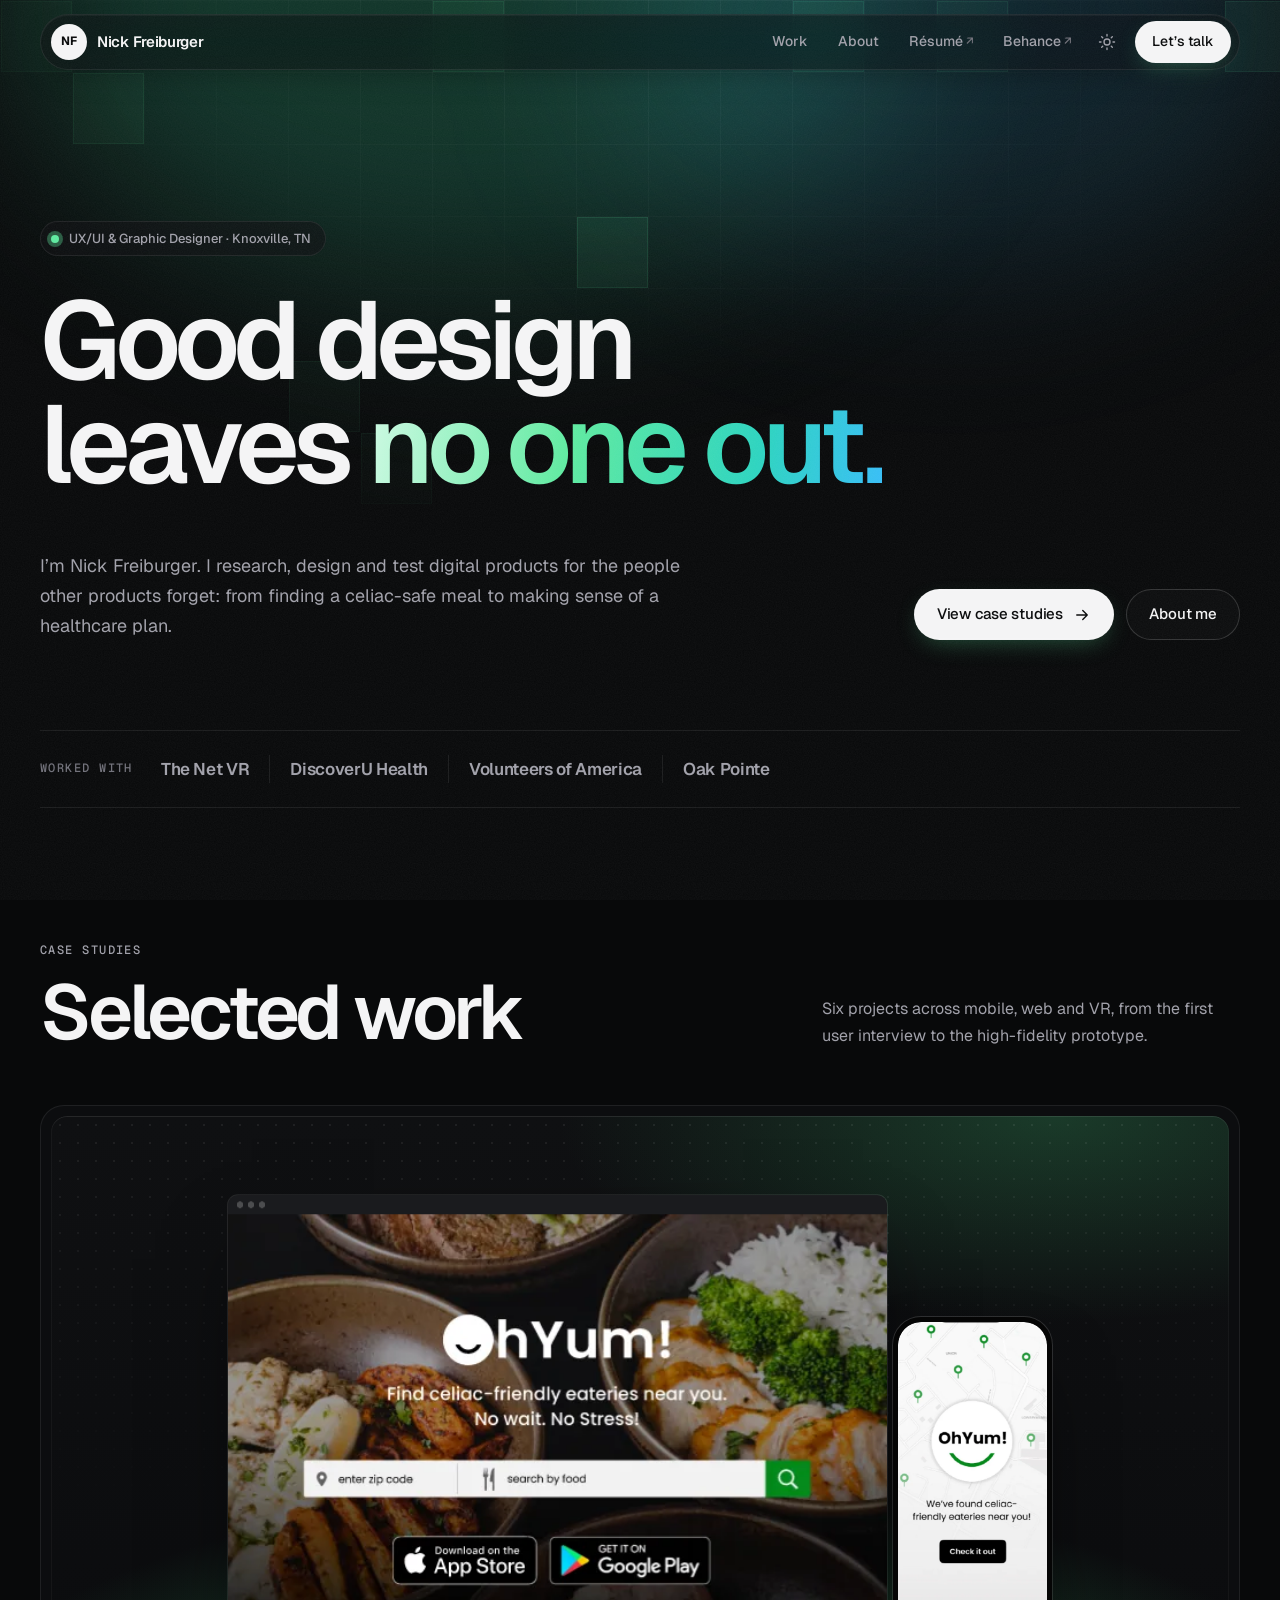
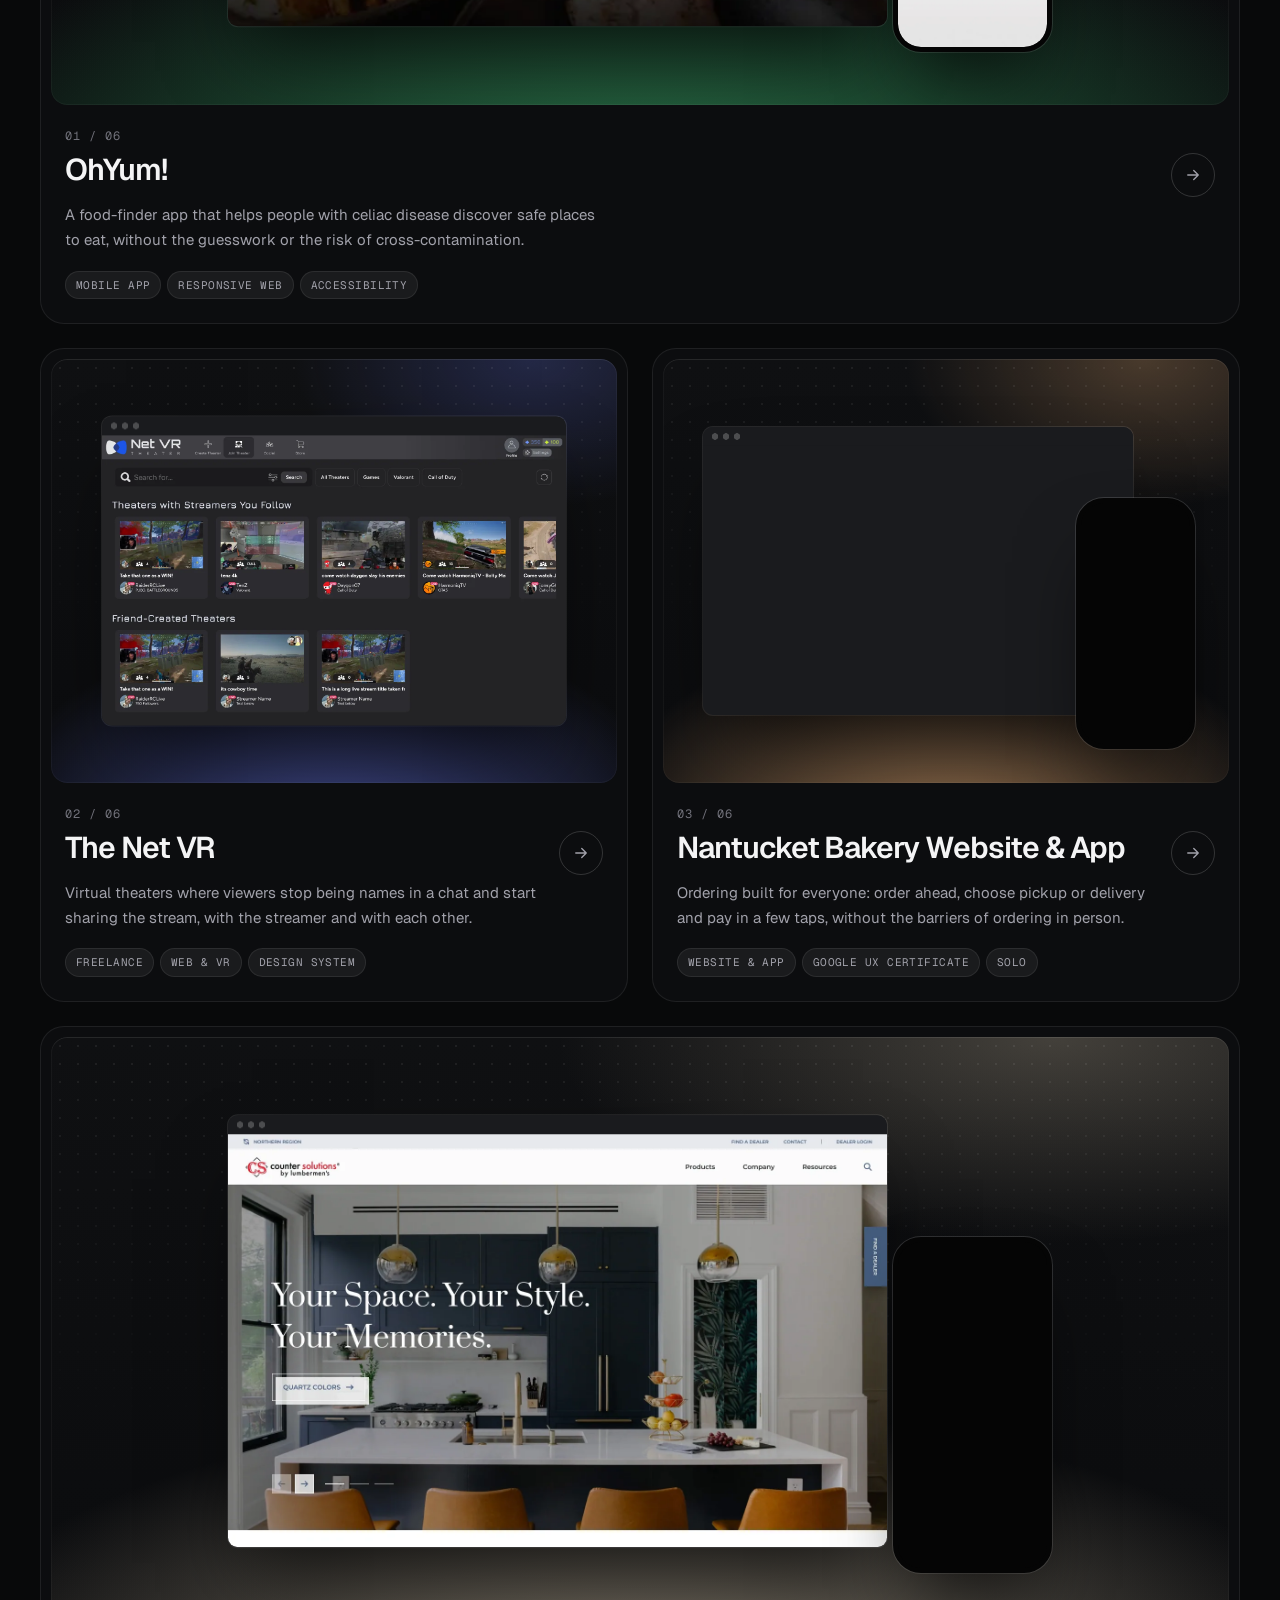
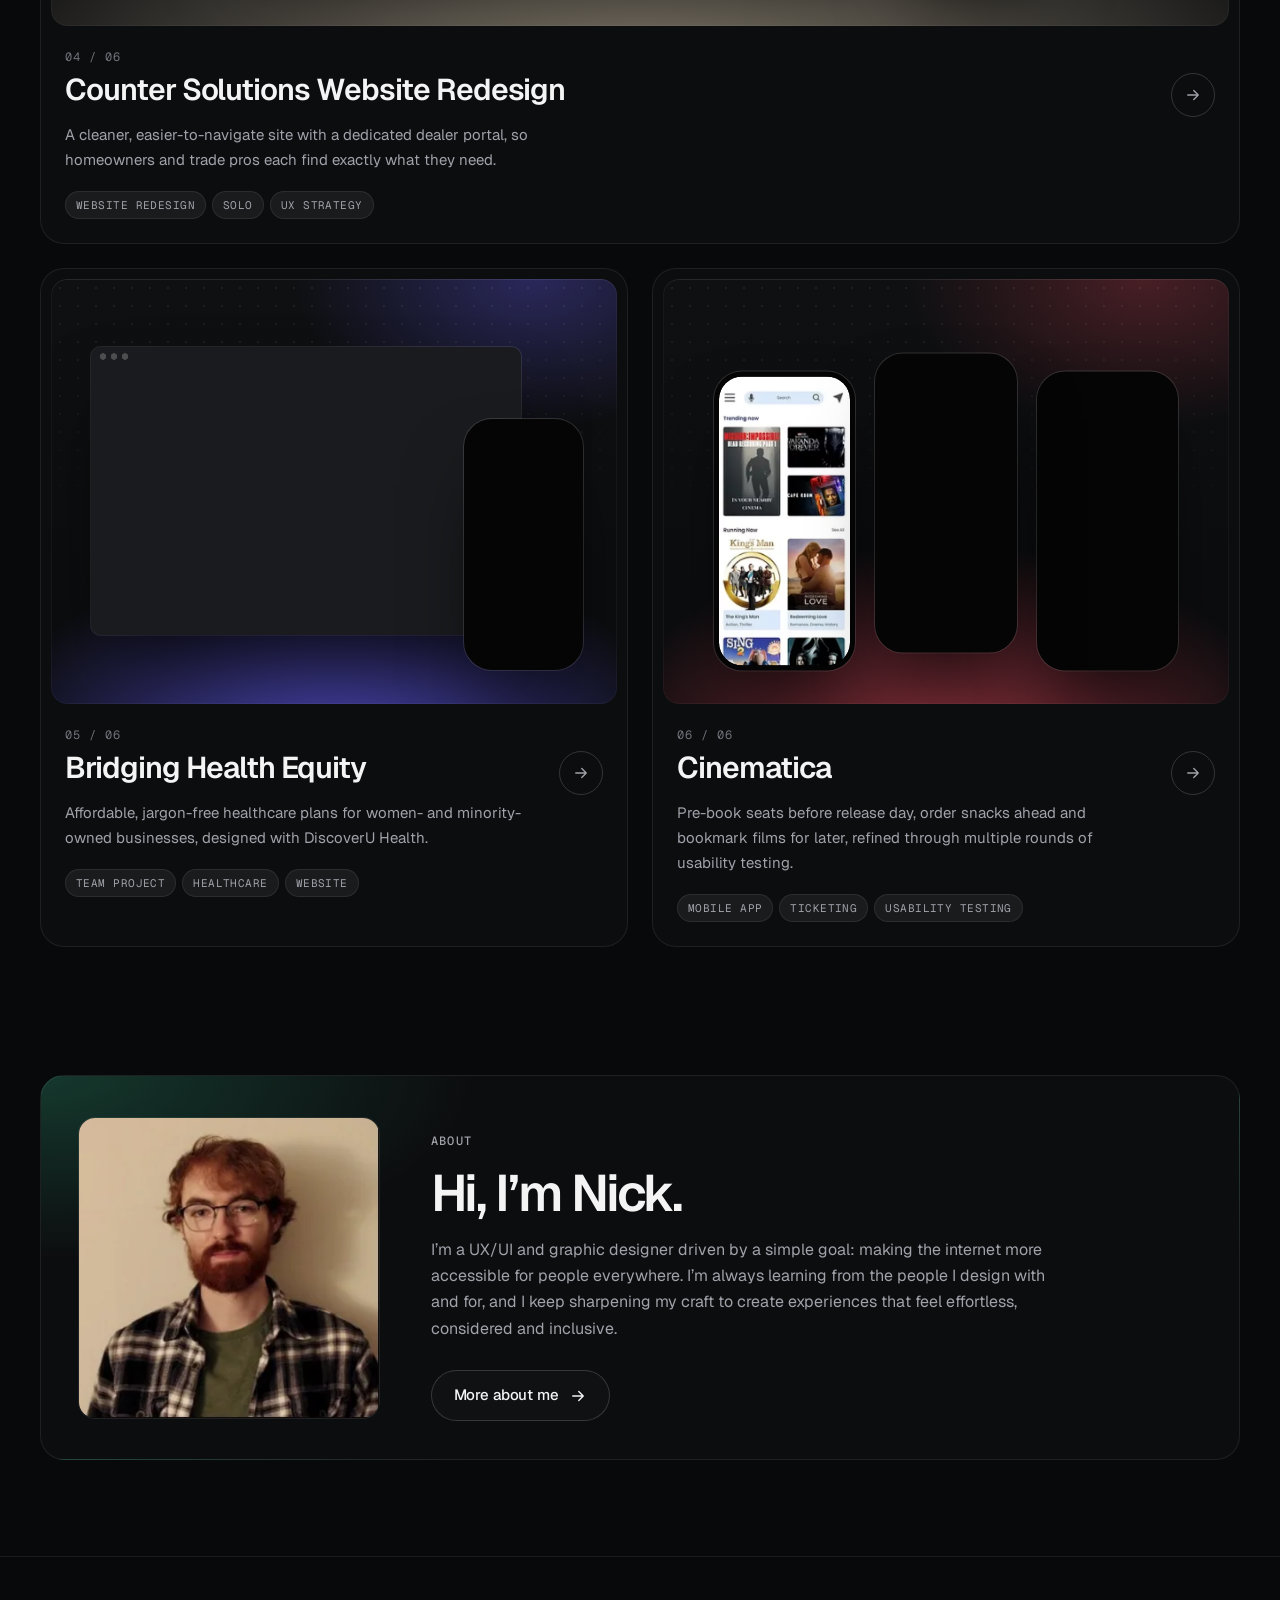
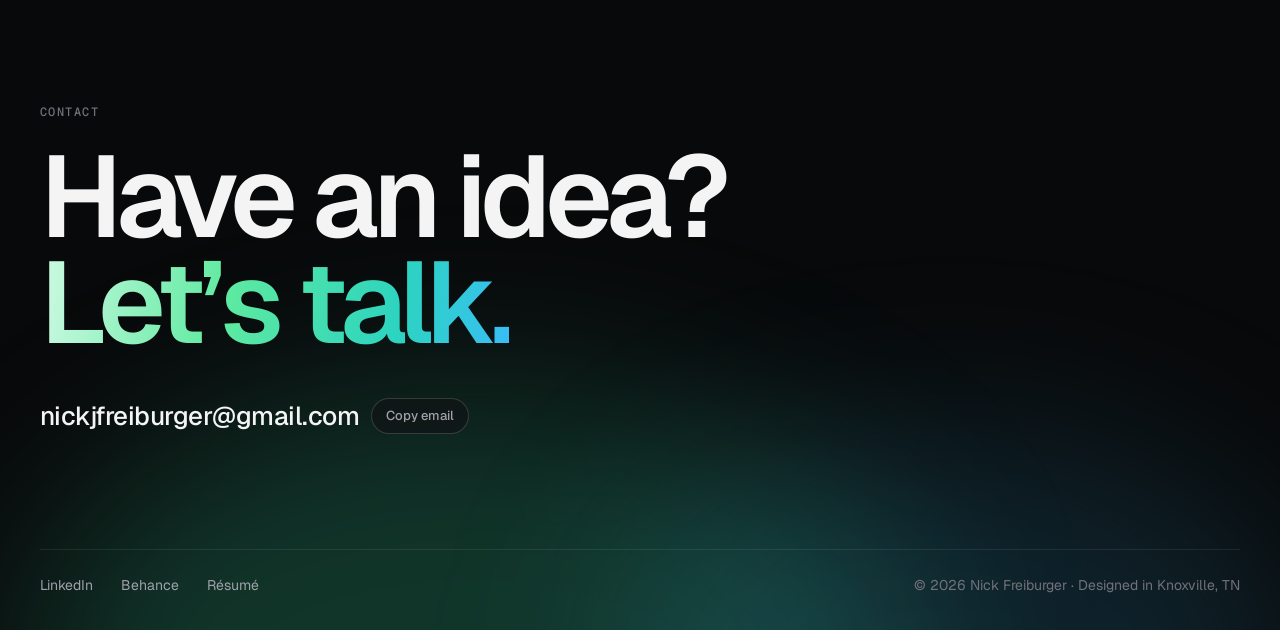
==== commit 48aa8e84: "Say Nick is based in Knoxville, Tennessee Update the home badge, About intro, page descriptions, foo" ====
--- a/index.html
+++ b/index.html
@@ -4,11 +4,11 @@
 <meta charset="utf-8">
 <meta name="viewport" content="width=device-width, initial-scale=1">
 <title>Nick Freiburger — UX/UI &amp; Graphic Designer</title>
-<meta name="description" content="Nick Freiburger is a UX/UI and graphic designer in Michigan. Explore case studies including OhYum!, The Net VR, Nantucket Bakery, Counter Solutions, Bridging Health Equity and Cinematica.">
+<meta name="description" content="Nick Freiburger is a UX/UI and graphic designer in Knoxville, Tennessee. Explore case studies including OhYum!, The Net VR, Nantucket Bakery, Counter Solutions, Bridging Health Equity and Cinematica.">
 <meta name="author" content="Nick Freiburger">
 <meta property="og:type" content="website">
 <meta property="og:title" content="Nick Freiburger — UX/UI &amp; Graphic Designer">
-<meta property="og:description" content="Nick Freiburger is a UX/UI and graphic designer in Michigan. Explore case studies including OhYum!, The Net VR, Nantucket Bakery, Counter Solutions, Bridging Health Equity and Cinematica.">
+<meta property="og:description" content="Nick Freiburger is a UX/UI and graphic designer in Knoxville, Tennessee. Explore case studies including OhYum!, The Net VR, Nantucket Bakery, Counter Solutions, Bridging Health Equity and Cinematica.">
 <meta property="og:image" content="https://nickfreiburger.com/assets/og-image.jpg">
 <meta property="og:image:width" content="1200">
 <meta property="og:image:height" content="630">
@@ -43,7 +43,7 @@
 <div class="page-head">
   <div class="aurora" aria-hidden="true"><div class="grid-lines"></div><canvas class="tiles"></canvas></div>
   <section class="wrap hero" aria-labelledby="hero-title">
-    <p class="badge reveal"><span class="dot" aria-hidden="true"></span>UX/UI &amp; Graphic Designer · Michigan</p>
+    <p class="badge reveal"><span class="dot" aria-hidden="true"></span>UX/UI &amp; Graphic Designer · Knoxville, TN</p>
     <h1 id="hero-title" class="reveal">Good design<br> leaves <span class="grad nowrap">no one out.</span></h1>
     <div class="hero-foot reveal">
       <p class="hero-lede">I’m Nick Freiburger. I research, design and test digital products for the people other products forget: from finding a celiac-safe meal to making sense of a healthcare plan.</p>
@@ -161,7 +161,7 @@
         <li><a href="https://www.behance.net/nickfreiburger" target="_blank" rel="noopener">Behance</a></li>
         <li><a href="assets/Nicholas_Freiburger_Resume.pdf" target="_blank" rel="noopener">Résumé</a></li>
       </ul>
-      <p>© 2026 Nick Freiburger · Designed in Michigan</p>
+      <p>© 2026 Nick Freiburger · Designed in Knoxville, TN</p>
     </div>
   </div>
 </footer>
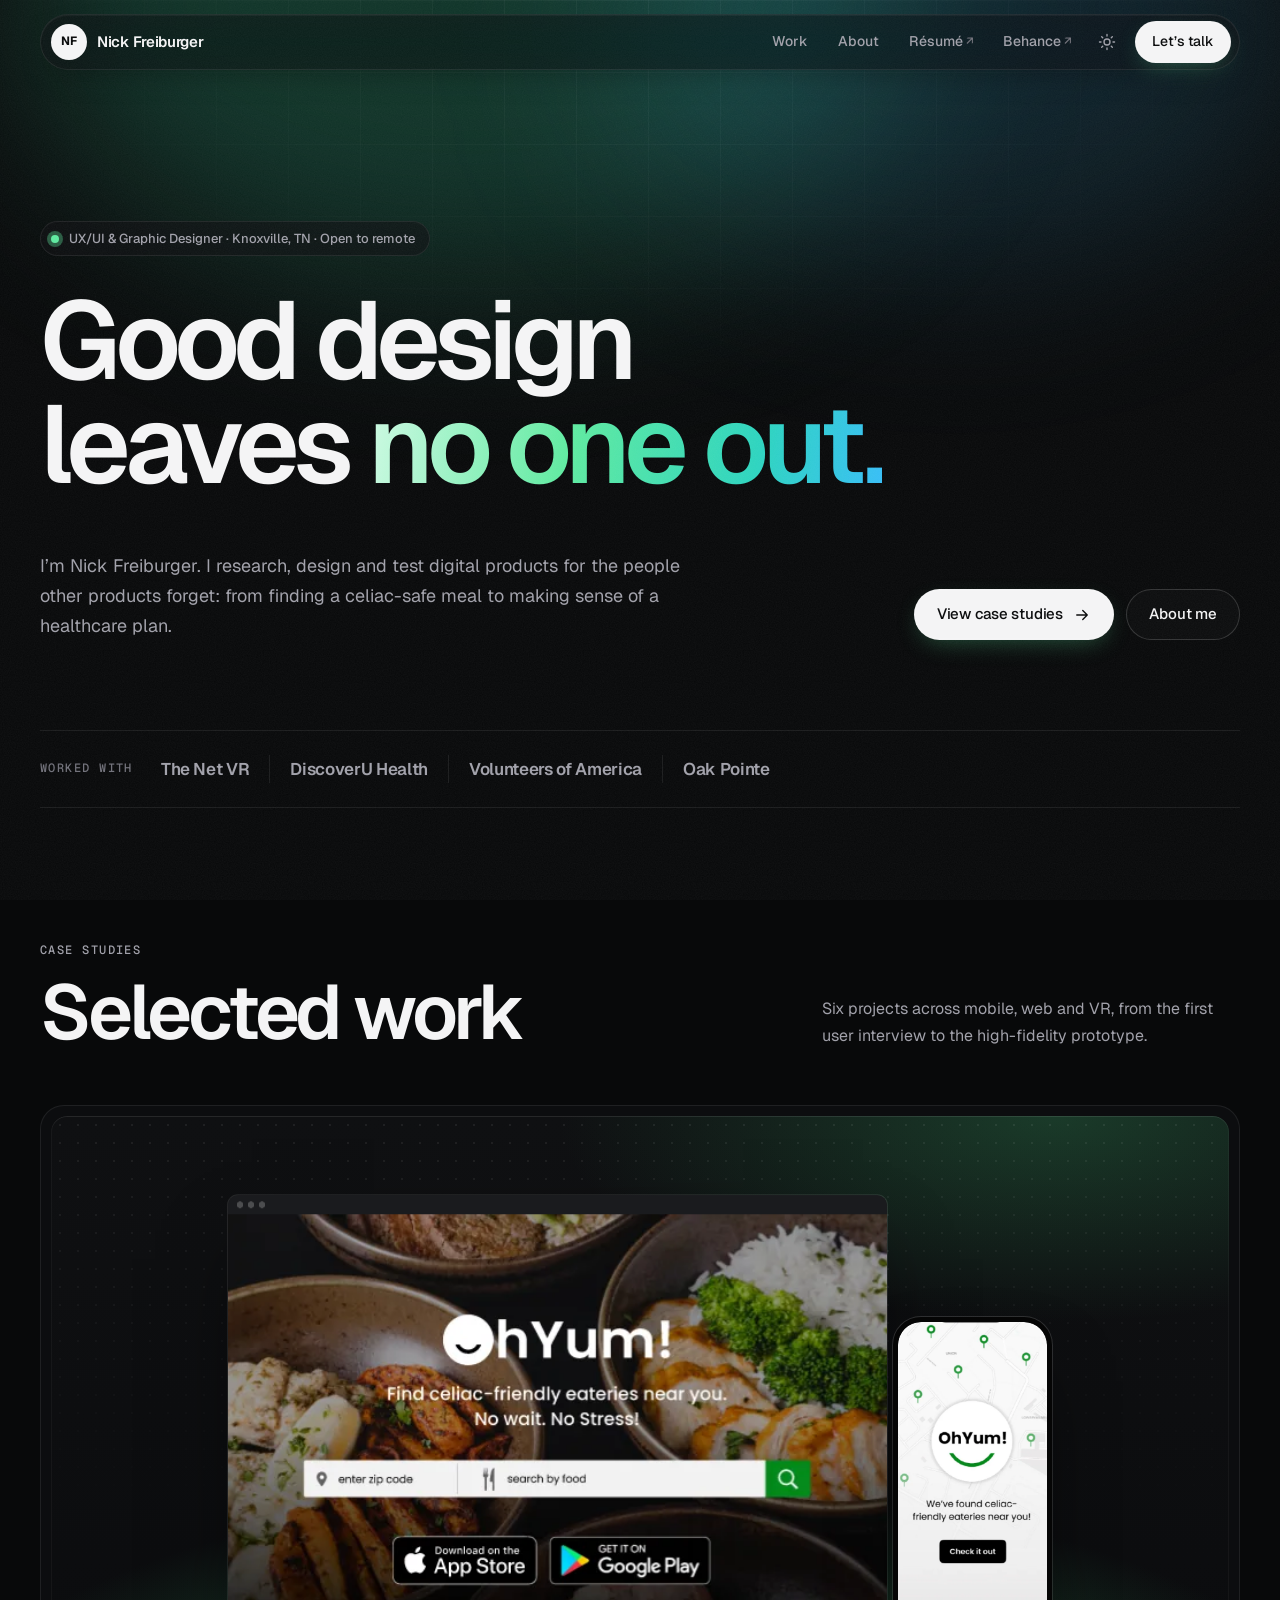
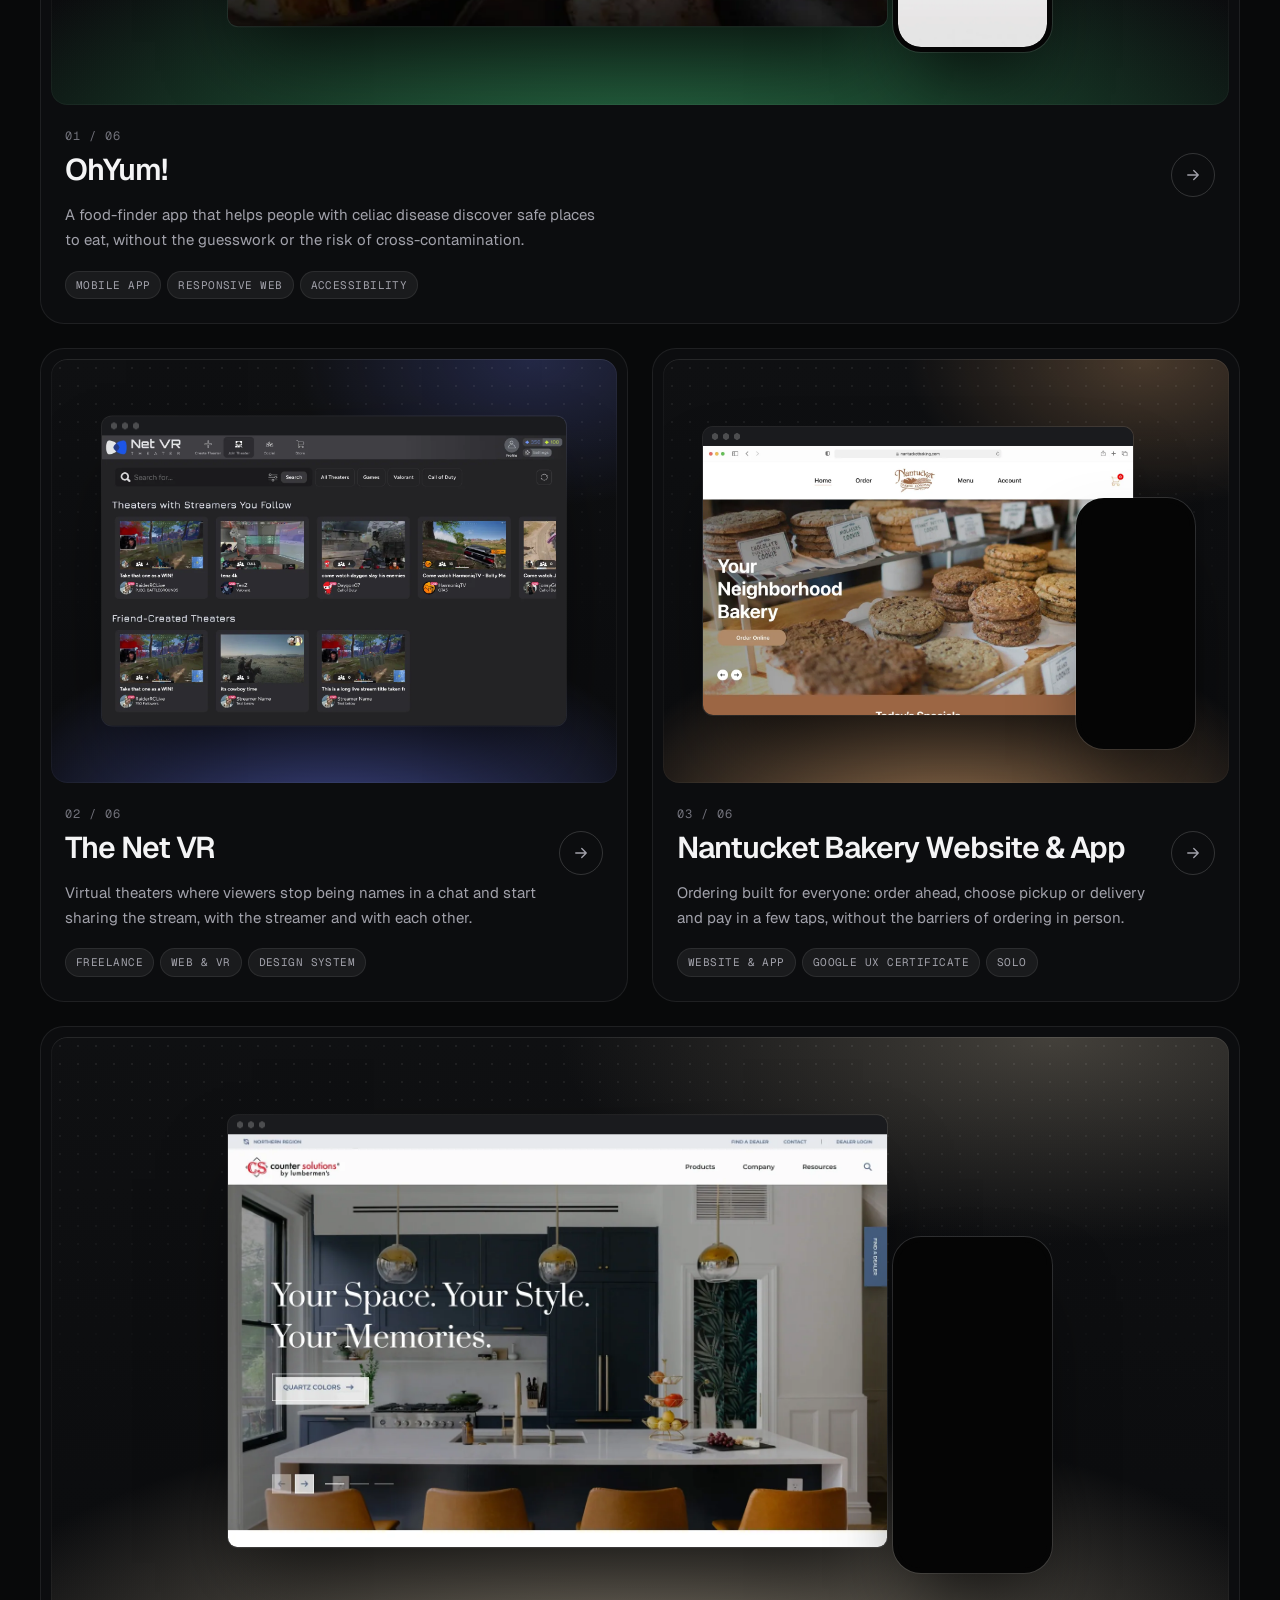
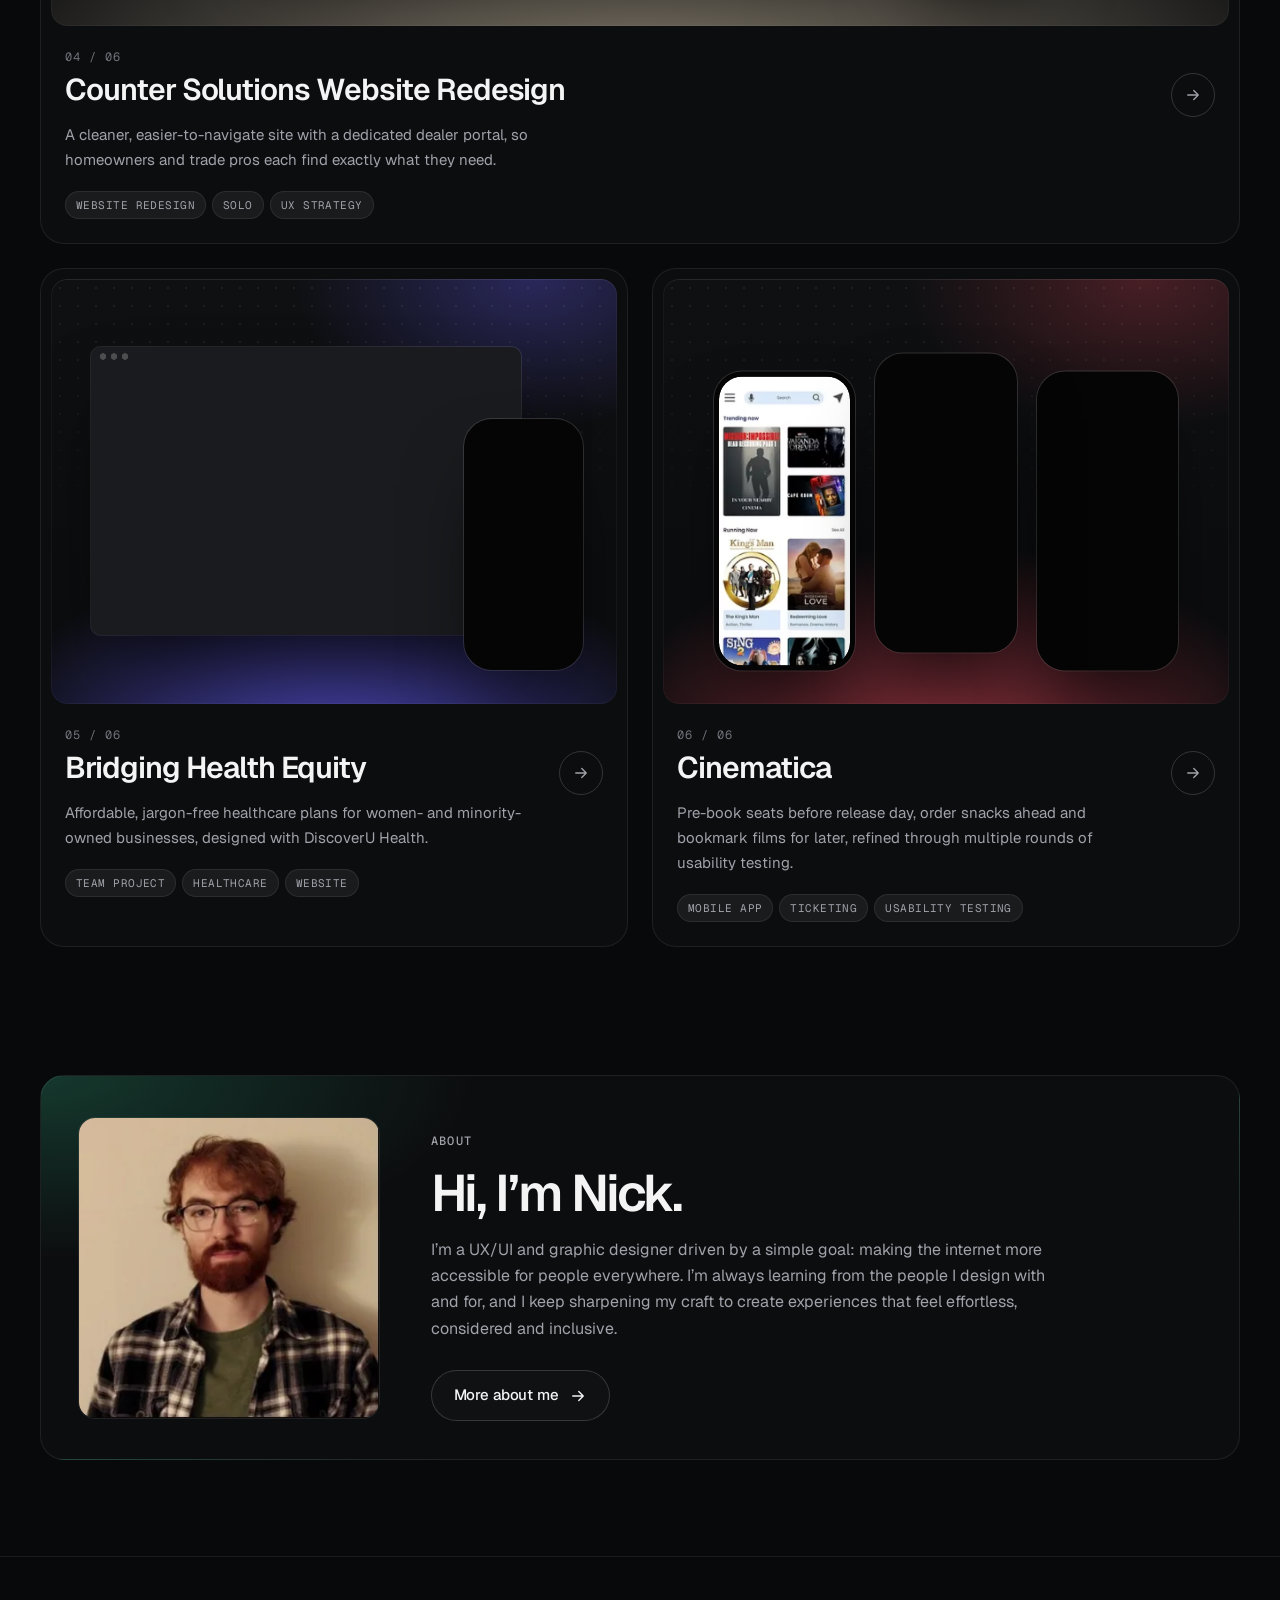
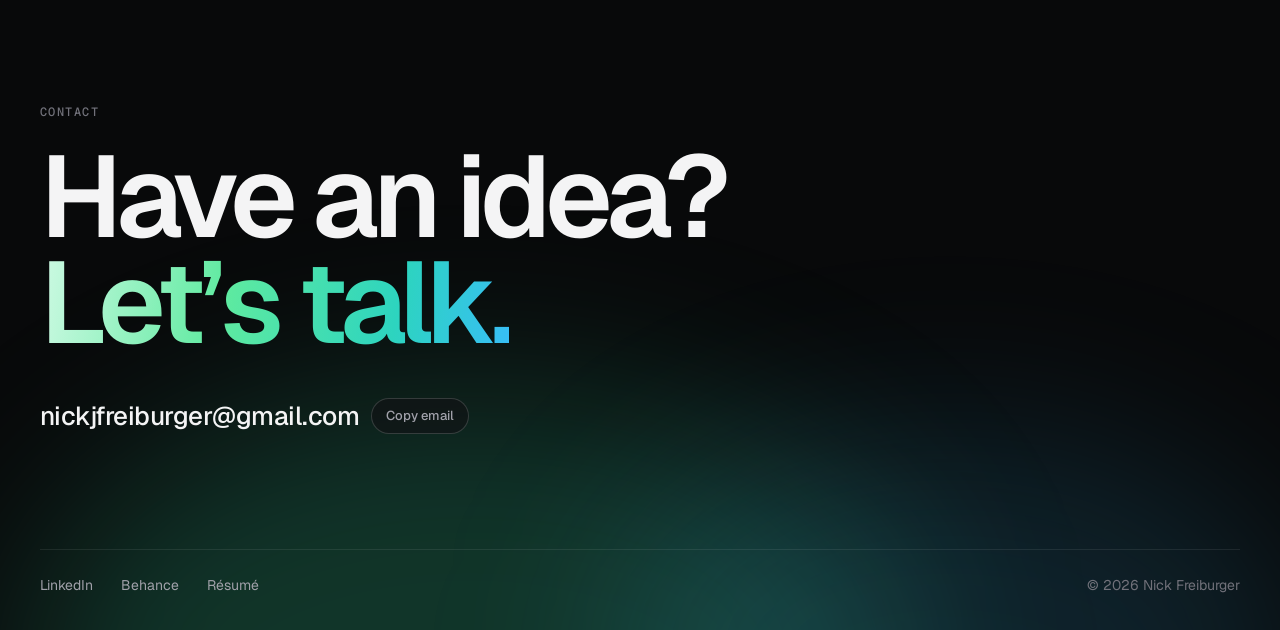
==== commit 0b6f3a77: "Add "Open to remote" to the hero badge and drop the footer location The badge puts "Open to remote" " ====
--- a/index.html
+++ b/index.html
@@ -43,7 +43,7 @@
 <div class="page-head">
   <div class="aurora" aria-hidden="true"><div class="grid-lines"></div><canvas class="tiles"></canvas></div>
   <section class="wrap hero" aria-labelledby="hero-title">
-    <p class="badge reveal"><span class="dot" aria-hidden="true"></span>UX/UI &amp; Graphic Designer · Knoxville, TN</p>
+    <p class="badge reveal"><span class="dot" aria-hidden="true"></span><span>UX/UI &amp; Graphic Designer · Knoxville, TN<span class="badge-sep"> · </span><span class="badge-remote">Open to remote</span></span></p>
     <h1 id="hero-title" class="reveal">Good design<br> leaves <span class="grad nowrap">no one out.</span></h1>
     <div class="hero-foot reveal">
       <p class="hero-lede">I’m Nick Freiburger. I research, design and test digital products for the people other products forget: from finding a celiac-safe meal to making sense of a healthcare plan.</p>
@@ -161,7 +161,7 @@
         <li><a href="https://www.behance.net/nickfreiburger" target="_blank" rel="noopener">Behance</a></li>
         <li><a href="assets/Nicholas_Freiburger_Resume.pdf" target="_blank" rel="noopener">Résumé</a></li>
       </ul>
-      <p>© 2026 Nick Freiburger · Designed in Knoxville, TN</p>
+      <p>© 2026 Nick Freiburger</p>
     </div>
   </div>
 </footer>
--- a/assets/css/style.css
+++ b/assets/css/style.css
@@ -484,6 +484,17 @@
     opacity: 0;
   }
 }
+.badge-remote {
+  white-space: nowrap;
+}
+@media (max-width: 480px) {
+  .badge-sep {
+    display: none;
+  }
+  .badge-remote {
+    display: block;
+  }
+}
 .hero h1 {
   max-width: 18ch;
   font-size: clamp(48px, 8.6vw, 124px);
